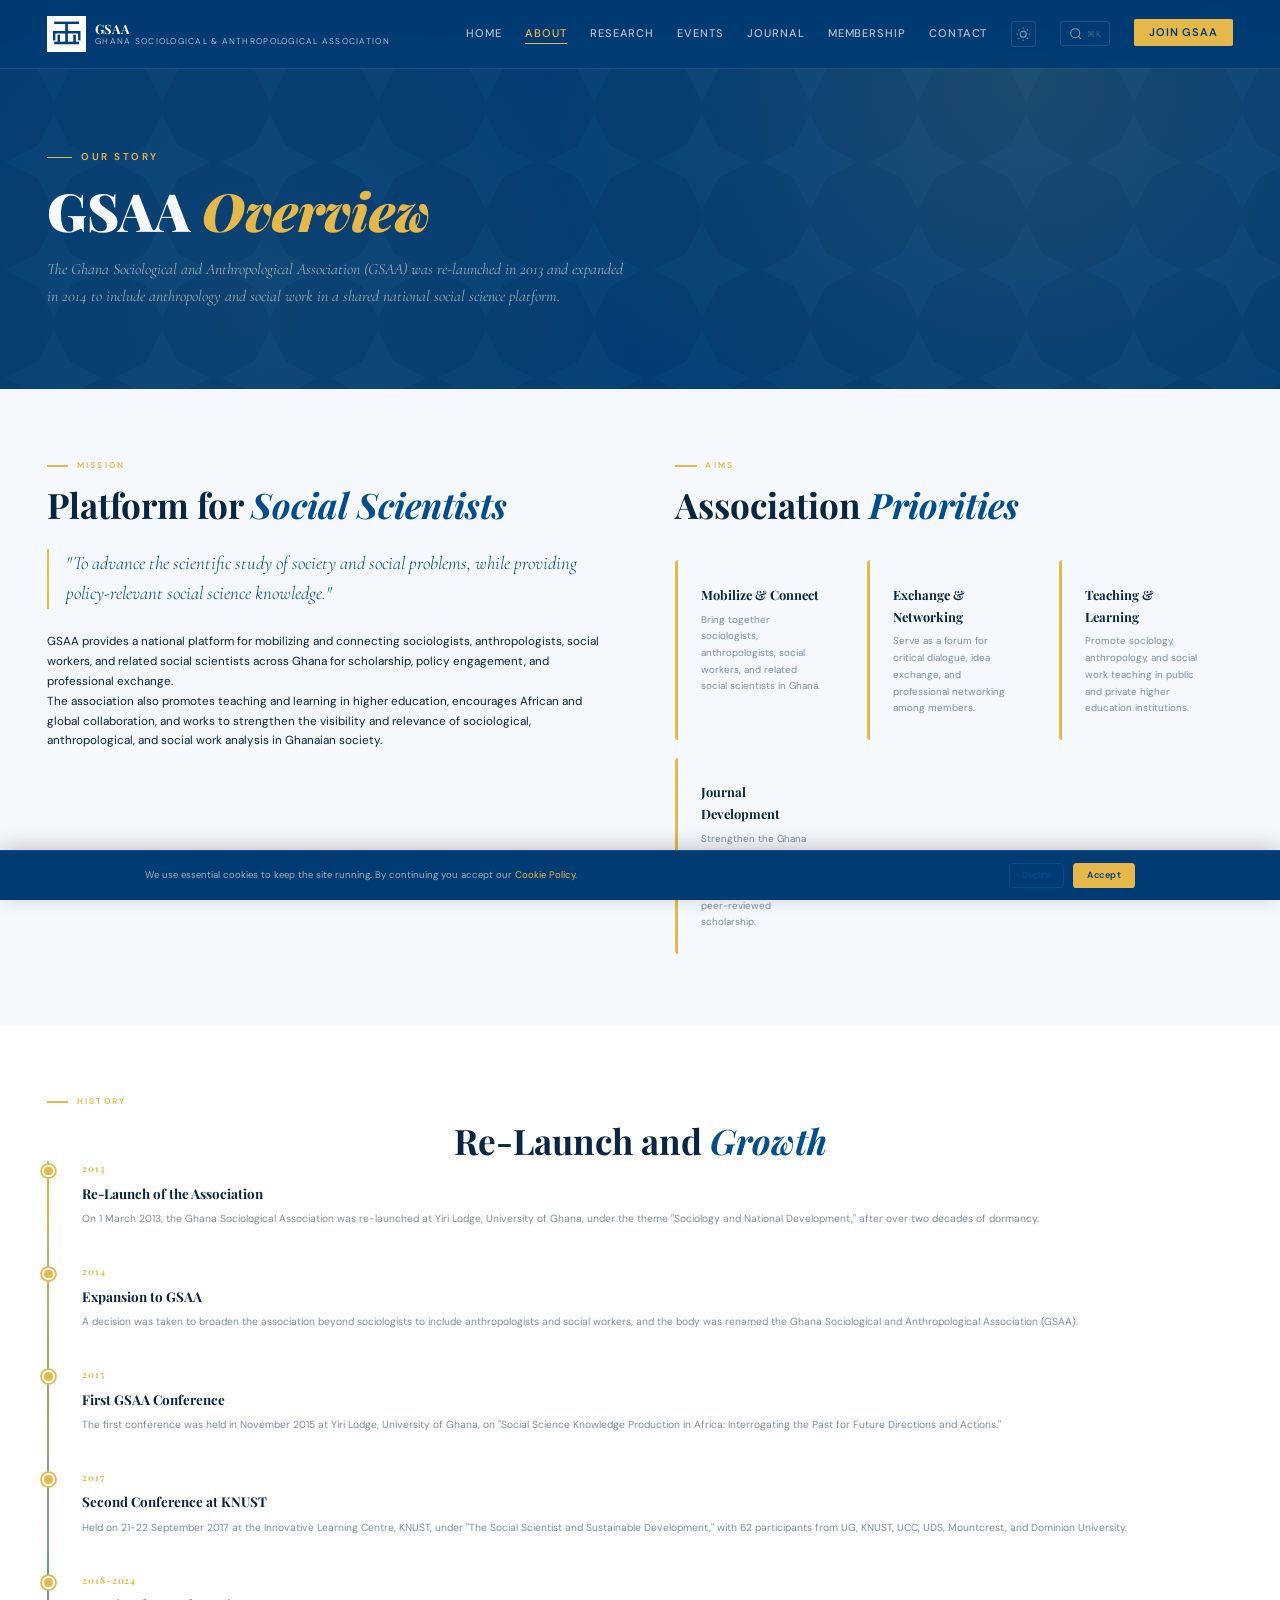
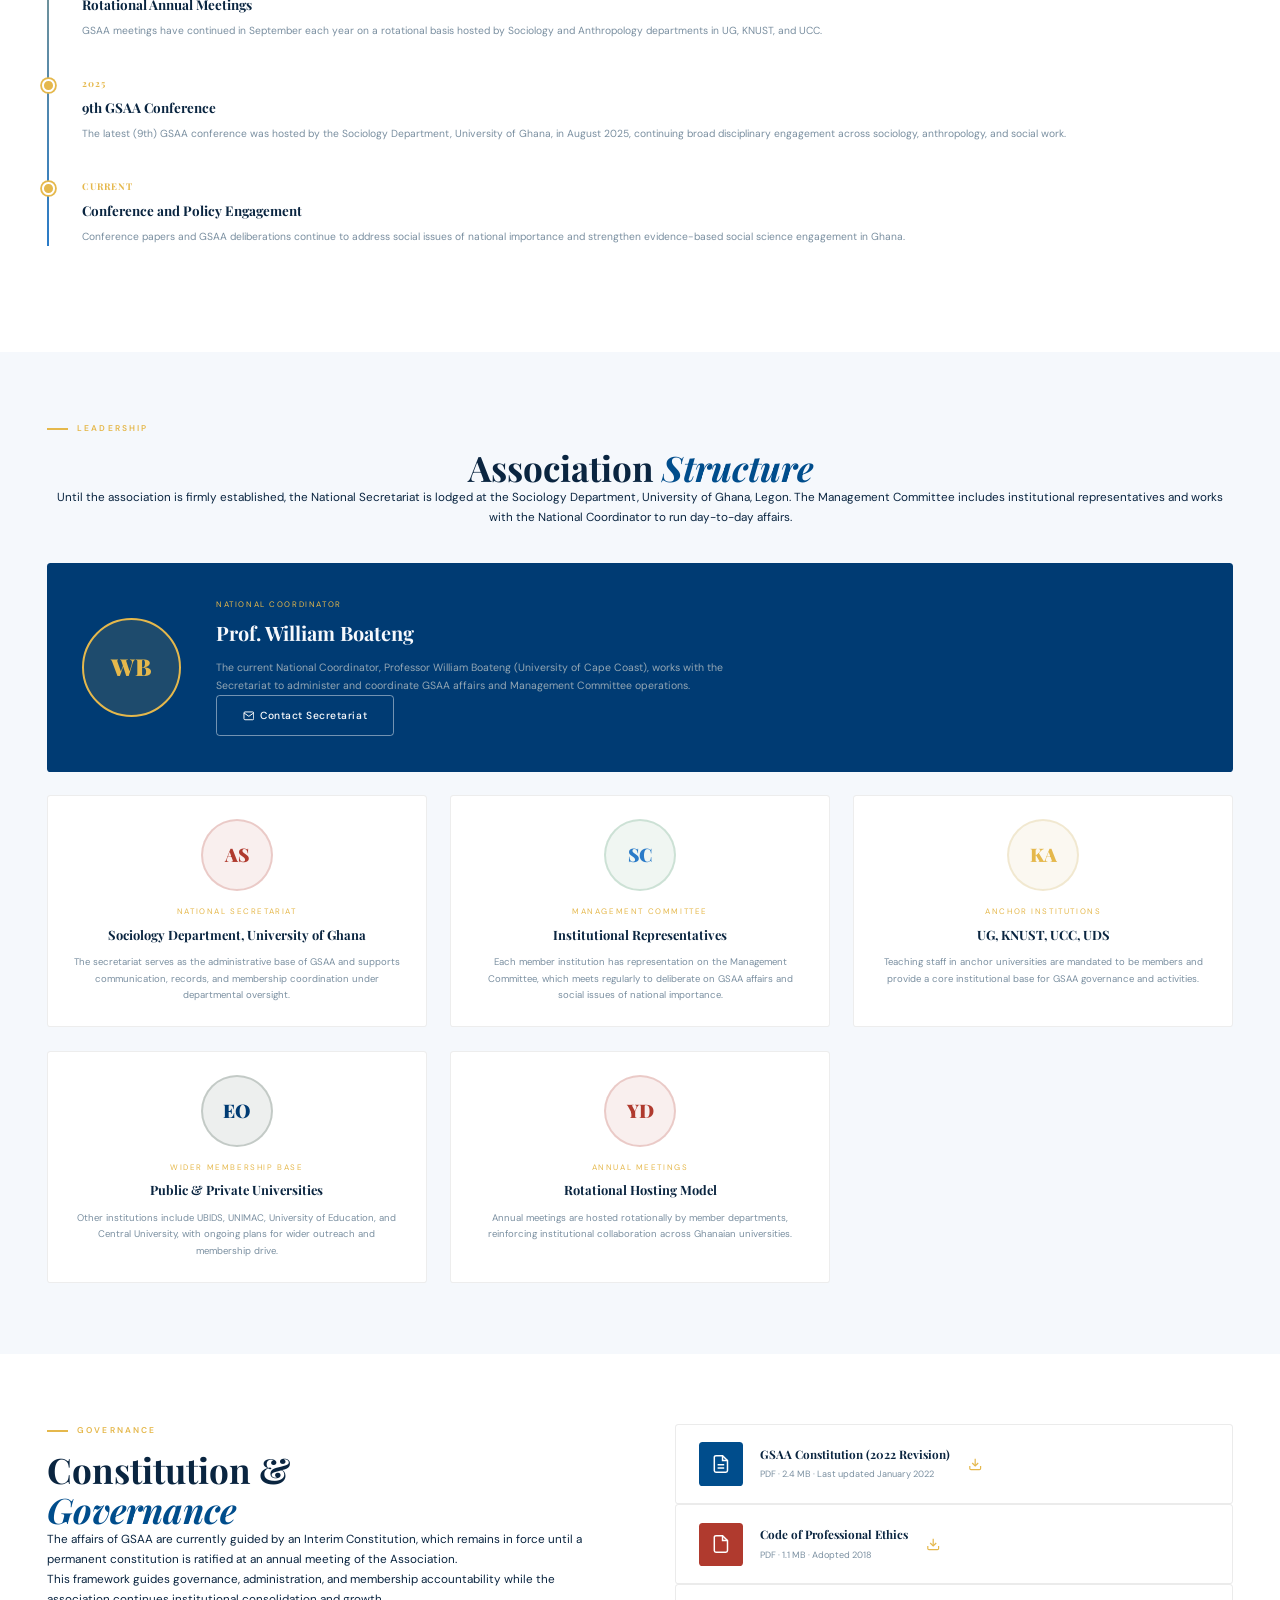
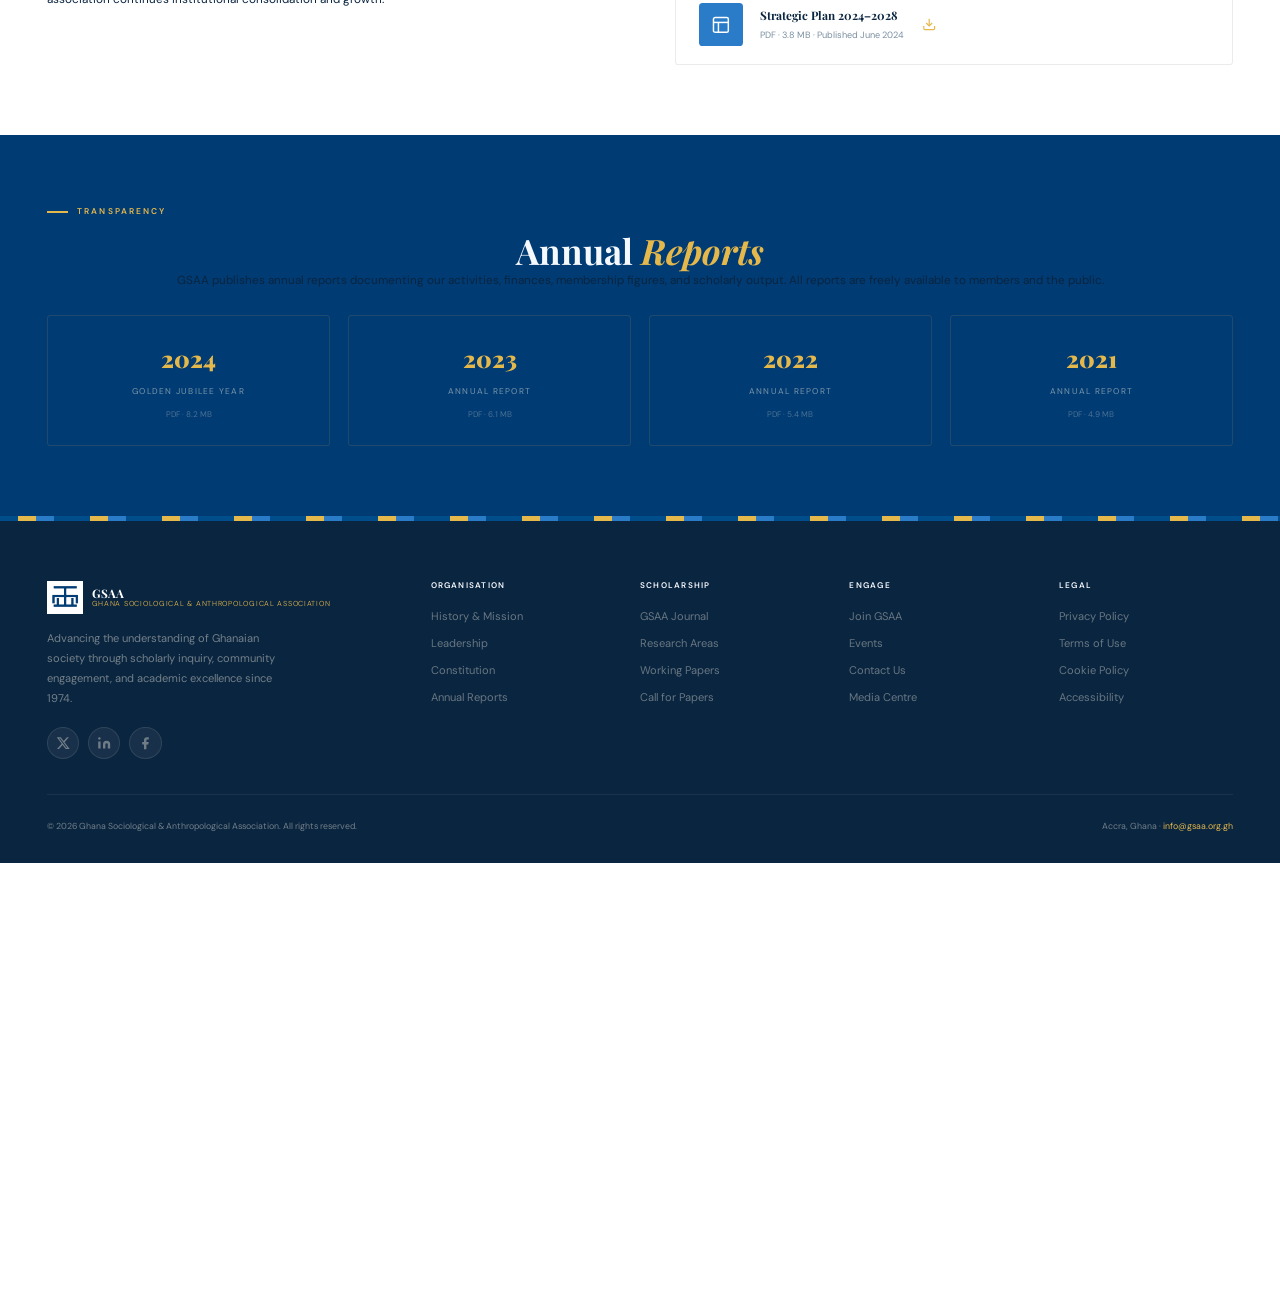
==== about.html @ 0ce9fc1e "Launch GSAA website with navy branding, hero image, and GitHub Pages deploy. Includes static site pa" ====
<!DOCTYPE html>
<html lang="en">
<head>
<meta charset="UTF-8">
<meta name="viewport" content="width=device-width, initial-scale=1.0">
<title>About — GSAA | Ghana Sociological & Anthropological Association</title>
<meta name="description" content="Learn about the relaunch, aims, structure, and constitution of the Ghana Sociological and Anthropological Association (GSAA).">
<meta property="og:title" content="About GSAA — Ghana Sociological & Anthropological Association">
<meta property="og:description" content="Advancing Ghanaian social science since 1974.">
<meta property="og:type" content="website">
<link rel="canonical" href="https://gsaa.org.gh/about.html">
<link href="https://fonts.googleapis.com/css2?family=Playfair+Display:ital,wght@0,400;0,700;0,900;1,400;1,700&family=DM+Sans:wght@300;400;500;600&family=Cormorant+Garamond:ital,wght@0,300;0,600;1,300;1,600&display=swap" rel="stylesheet">
<link rel="stylesheet" href="css/base.css">
<link rel="stylesheet" href="css/nav-footer.css">
<style>
/* ── TIMELINE ── */
.timeline { position: relative; padding-left: 3rem; }
.timeline::before {
  content: ''; position: absolute; left: 0; top: 0; bottom: 0;
  width: 2px; background: linear-gradient(180deg, var(--gold), var(--green-accent));
}
.timeline-item { position: relative; margin-bottom: 3rem; }
.timeline-dot {
  position: absolute; left: -3.4rem; top: 0.3rem;
  width: 14px; height: 14px; border-radius: 50%;
  background: var(--gold); border: 3px solid var(--white);
  box-shadow: 0 0 0 2px var(--gold);
}
.timeline-year {
  font-family: 'Playfair Display', serif; font-size: 0.8rem;
  font-weight: 700; color: var(--gold); letter-spacing: 0.1em;
  text-transform: uppercase; margin-bottom: 0.4rem;
}
.timeline-title {
  font-family: 'Playfair Display', serif; font-size: 1.15rem; font-weight: 700;
  color: var(--text-dark); margin-bottom: 0.5rem;
}
.timeline-text { font-size: 0.88rem; line-height: 1.8; color: var(--text-light); }

/* ── LEADERSHIP ── */
.leaders-grid {
  display: grid; grid-template-columns: repeat(3, 1fr); gap: 2rem; margin-top: 3rem;
}
.leader-card {
  background: var(--white); border-radius: 4px;
  padding: 2rem; border: 1px solid rgba(0,0,0,0.07);
  transition: all 0.3s; text-align: center;
}
.leader-card:hover { transform: translateY(-6px); box-shadow: var(--shadow-lg); }
.leader-card.president {
  background: var(--green-deep); border: none;
  grid-column: 1 / -1; display: flex; align-items: center;
  gap: 3rem; text-align: left; padding: 3rem;
}
.leader-avatar {
  width: 80px; height: 80px; border-radius: 50%;
  display: flex; align-items: center; justify-content: center;
  font-family: 'Playfair Display', serif; font-size: 1.6rem; font-weight: 900;
  background: var(--green-mid); color: var(--gold);
  border: 3px solid rgba(201,168,76,0.3);
  margin: 0 auto 1.2rem; flex-shrink: 0;
  overflow: hidden;
}
.leader-avatar img { width: 100%; height: 100%; object-fit: cover; border-radius: 50%; }
.president .leader-avatar {
  width: 110px; height: 110px; font-size: 2rem;
  background: rgba(201,168,76,0.15); border-color: var(--gold); margin: 0;
}
.leader-role {
  font-size: 0.68rem; letter-spacing: 0.2em; text-transform: uppercase; color: var(--gold); margin-bottom: 0.4rem;
}
.leader-name {
  font-family: 'Playfair Display', serif; font-size: 1.1rem; font-weight: 700;
  color: var(--text-dark); margin-bottom: 0.75rem;
}
.president .leader-name { font-size: 1.7rem; color: var(--cream); }
.leader-bio { font-size: 0.82rem; line-height: 1.7; color: var(--text-light); }
.president .leader-bio { color: rgba(245,239,224,0.6); font-size: 0.9rem; max-width: 600px; }
.president-info { flex: 1; }

/* ── CONSTITUTION ── */
.doc-card {
  display: flex; align-items: center; gap: 1.5rem;
  padding: 1.5rem 2rem; background: var(--white);
  border: 1px solid rgba(0,0,0,0.08); border-radius: 4px;
  transition: all 0.3s; cursor: pointer; text-decoration: none;
  color: inherit;
}
.doc-card:hover { transform: translateX(6px); border-color: var(--gold); box-shadow: var(--shadow-md); }
.doc-icon {
  width: 48px; height: 48px; background: var(--green-mid); border-radius: 4px;
  display: flex; align-items: center; justify-content: center; flex-shrink: 0;
}
.doc-title { font-family: 'Playfair Display', serif; font-size: 1rem; font-weight: 700; color: var(--text-dark); margin-bottom: 0.2rem; }
.doc-meta { font-size: 0.78rem; color: var(--text-light); }

/* ── REPORTS ── */
.reports-grid { display: grid; grid-template-columns: repeat(4, 1fr); gap: 1.5rem; margin-top: 2rem; }
.report-card {
  background: var(--green-deep); border-radius: 4px;
  padding: 2rem; border: 1px solid rgba(201,168,76,0.15);
  text-align: center; cursor: pointer; transition: all 0.3s;
  text-decoration: none; display: block;
}
.report-card:hover { transform: translateY(-4px); border-color: rgba(201,168,76,0.4); }
.report-year {
  font-family: 'Playfair Display', serif; font-size: 2rem; font-weight: 900;
  color: var(--gold); margin-bottom: 0.5rem;
}
.report-label { font-size: 0.72rem; letter-spacing: 0.15em; text-transform: uppercase; color: rgba(245,239,224,0.5); }
.report-size { font-size: 0.7rem; color: rgba(245,239,224,0.3); margin-top: 0.75rem; }

/* ── VALUES ── */
.values-grid { display: grid; grid-template-columns: repeat(3, 1fr); gap: 1.5rem; margin-top: 3rem; }
.value-card {
  padding: 2rem; background: var(--cream);
  border-radius: 4px; border-left: 4px solid var(--gold);
  transition: all 0.3s;
}
.value-card:hover { transform: translateX(4px); box-shadow: var(--shadow-md); }
.value-num {
  font-family: 'Playfair Display', serif; font-size: 2.5rem; font-weight: 900;
  color: rgba(44,95,63,0.1); line-height: 1; margin-bottom: 0.75rem;
}
.value-title { font-family: 'Playfair Display', serif; font-size: 1.1rem; font-weight: 700; color: var(--text-dark); margin-bottom: 0.5rem; }
.value-text { font-size: 0.84rem; line-height: 1.7; color: var(--text-light); }

/* ── TWO COL LAYOUT ── */
.two-col { display: grid; grid-template-columns: 1fr 1fr; gap: 6rem; align-items: start; }
.mission-quote {
  font-family: 'Cormorant Garamond', serif; font-size: 1.6rem; font-style: italic;
  font-weight: 300; color: var(--green-mid); line-height: 1.6;
  border-left: 3px solid var(--gold); padding-left: 1.5rem; margin: 2rem 0;
}

#mission {
  background: var(--cream);
}
#leadership { background: var(--cream); }
#reports { background: var(--green-deep); }
#reports .timeline-section-label { color: var(--gold); }
#reports .section-title { color: var(--cream); }
#reports .section-title em { color: var(--gold); }
.values-section-title { margin-bottom: 1.5rem; }
.leader-avatar--red { background: rgba(176,58,46,0.08); color: var(--red-kente); border-color: rgba(176,58,46,0.2); }
.leader-avatar--green { background: rgba(61,139,94,0.08); color: var(--green-accent); border-color: rgba(61,139,94,0.2); }
.leader-avatar--gold { background: rgba(201,168,76,0.08); color: var(--gold); border-color: rgba(201,168,76,0.2); }
.leader-avatar--deep { background: rgba(26,58,42,0.08); color: var(--green-deep); border-color: rgba(26,58,42,0.2); }
.doc-icon--red { background: var(--red-kente); }
.doc-icon--green { background: var(--green-accent); }

@media (max-width: 900px) {
  .two-col { grid-template-columns: 1fr; gap: 3rem; }
  .leaders-grid { grid-template-columns: 1fr; }
  .leader-card.president { flex-direction: column; text-align: center; }
  .reports-grid { grid-template-columns: repeat(2, 1fr); }
  .values-grid { grid-template-columns: 1fr 1fr; }
}
@media (max-width: 560px) {
  .reports-grid { grid-template-columns: 1fr 1fr; }
  .values-grid { grid-template-columns: 1fr; }
}
</style>
</head>
<body>
<!-- Components injected by JS -->

<!-- PAGE HERO -->
<section class="page-hero">
  <div class="page-hero-inner">
    <nav class="breadcrumb" aria-label="Breadcrumb">
      <a href="index.html">Home</a>
      <svg width="12" height="12" viewBox="0 0 24 24" fill="none" stroke="currentColor" stroke-width="2"><polyline points="9 18 15 12 9 6"/></svg>
      <span>About</span>
    </nav>
    <div class="page-hero-label">Our Story</div>
    <h1>GSAA <em>Overview</em></h1>
    <p>The Ghana Sociological and Anthropological Association (GSAA) was re-launched in 2013 and expanded in 2014 to include anthropology and social work in a shared national social science platform.</p>
  </div>
</section>

<!-- MISSION & VISION -->
<section id="mission">
  <div class="two-col reveal">
    <div>
      <div class="section-label">Mission</div>
      <h2 class="section-title">Platform for <em>Social Scientists</em></h2>
      <blockquote class="mission-quote">"To advance the scientific study of society and social problems, while providing policy-relevant social science knowledge."</blockquote>
      <p class="mission-text">GSAA provides a national platform for mobilizing and connecting sociologists, anthropologists, social workers, and related social scientists across Ghana for scholarship, policy engagement, and professional exchange.</p>
      <p class="mission-text-last">The association also promotes teaching and learning in higher education, encourages African and global collaboration, and works to strengthen the visibility and relevance of sociological, anthropological, and social work analysis in Ghanaian society.</p>
    </div>
    <div>
      <div class="section-label">Aims</div>
      <h2 class="section-title values-section-title">Association <em>Priorities</em></h2>
      <div class="values-grid values-single">
        <div class="value-card reveal reveal-delay-1">
          <div class="value-title">Mobilize & Connect</div>
          <div class="value-text">Bring together sociologists, anthropologists, social workers, and related social scientists in Ghana.</div>
        </div>
        <div class="value-card reveal reveal-delay-2">
          <div class="value-title">Exchange & Networking</div>
          <div class="value-text">Serve as a forum for critical dialogue, idea exchange, and professional networking among members.</div>
        </div>
        <div class="value-card reveal reveal-delay-3">
          <div class="value-title">Teaching & Learning</div>
          <div class="value-text">Promote sociology, anthropology, and social work teaching in public and private higher education institutions.</div>
        </div>
        <div class="value-card reveal">
          <div class="value-title">Journal Development</div>
          <div class="value-text">Strengthen the Ghana Journal of Sociology and Anthropology as a mouthpiece for quality peer-reviewed scholarship.</div>
        </div>
      </div>
    </div>
  </div>
</section>

<!-- HISTORY TIMELINE -->
<section id="history">
  <div class="reveal timeline-heading">
    <div class="section-label timeline-section-label">History</div>
    <h2 class="section-title text-center">Re-Launch and <em>Growth</em></h2>
  </div>
  <div class="timeline timeline-container">
    <div class="timeline-item reveal">
      <div class="timeline-dot"></div>
      <div class="timeline-year">2013</div>
      <div class="timeline-title">Re-Launch of the Association</div>
      <div class="timeline-text">On 1 March 2013, the Ghana Sociological Association was re-launched at Yiri Lodge, University of Ghana, under the theme "Sociology and National Development," after over two decades of dormancy.</div>
    </div>
    <div class="timeline-item reveal reveal-delay-1">
      <div class="timeline-dot"></div>
      <div class="timeline-year">2014</div>
      <div class="timeline-title">Expansion to GSAA</div>
      <div class="timeline-text">A decision was taken to broaden the association beyond sociologists to include anthropologists and social workers, and the body was renamed the Ghana Sociological and Anthropological Association (GSAA).</div>
    </div>
    <div class="timeline-item reveal reveal-delay-2">
      <div class="timeline-dot"></div>
      <div class="timeline-year">2015</div>
      <div class="timeline-title">First GSAA Conference</div>
      <div class="timeline-text">The first conference was held in November 2015 at Yiri Lodge, University of Ghana, on "Social Science Knowledge Production in Africa: Interrogating the Past for Future Directions and Actions."</div>
    </div>
    <div class="timeline-item reveal">
      <div class="timeline-dot"></div>
      <div class="timeline-year">2017</div>
      <div class="timeline-title">Second Conference at KNUST</div>
      <div class="timeline-text">Held on 21-22 September 2017 at the Innovative Learning Centre, KNUST, under "The Social Scientist and Sustainable Development," with 62 participants from UG, KNUST, UCC, UDS, Mountcrest, and Dominion University.</div>
    </div>
    <div class="timeline-item reveal reveal-delay-1">
      <div class="timeline-dot"></div>
      <div class="timeline-year">2018-2024</div>
      <div class="timeline-title">Rotational Annual Meetings</div>
      <div class="timeline-text">GSAA meetings have continued in September each year on a rotational basis hosted by Sociology and Anthropology departments in UG, KNUST, and UCC.</div>
    </div>
    <div class="timeline-item reveal reveal-delay-2">
      <div class="timeline-dot"></div>
      <div class="timeline-year">2025</div>
      <div class="timeline-title">9th GSAA Conference</div>
      <div class="timeline-text">The latest (9th) GSAA conference was hosted by the Sociology Department, University of Ghana, in August 2025, continuing broad disciplinary engagement across sociology, anthropology, and social work.</div>
    </div>
    <div class="timeline-item reveal">
      <div class="timeline-dot timeline-dot-highlight"></div>
      <div class="timeline-year timeline-year-highlight">Current</div>
      <div class="timeline-title">Conference and Policy Engagement</div>
      <div class="timeline-text">Conference papers and GSAA deliberations continue to address social issues of national importance and strengthen evidence-based social science engagement in Ghana.</div>
    </div>
  </div>
</section>

<!-- LEADERSHIP -->
<section id="leadership">
  <div class="reveal text-center history-heading">
    <div class="section-label timeline-section-label">Leadership</div>
    <h2 class="section-title">Association <em>Structure</em></h2>
    <p class="leadership-intro">Until the association is firmly established, the National Secretariat is lodged at the Sociology Department, University of Ghana, Legon. The Management Committee includes institutional representatives and works with the National Coordinator to run day-to-day affairs.</p>
  </div>
  <div class="leaders-grid">
    <div class="leader-card president reveal">
      <div class="leader-avatar president" id="presAvatar">WB</div>
      <div class="president-info">
        <div class="leader-role">National Coordinator</div>
        <div class="leader-name">Prof. William Boateng</div>
        <p class="leader-bio">The current National Coordinator, Professor William Boateng (University of Cape Coast), works with the Secretariat to administer and coordinate GSAA affairs and Management Committee operations.</p>
        <div class="pres-btn-container">
          <a href="contact.html" class="btn-outline pres-email-btn">
            <svg width="13" height="13" viewBox="0 0 24 24" fill="none" stroke="currentColor" stroke-width="2"><path d="M4 4h16c1.1 0 2 .9 2 2v12c0 1.1-.9 2-2 2H4c-1.1 0-2-.9-2-2V6c0-1.1.9-2 2-2z"/><polyline points="22,6 12,13 2,6"/></svg>
            Contact Secretariat
          </a>
        </div>
      </div>
    </div>
    <div class="leader-card reveal reveal-delay-1">
      <div class="leader-avatar leader-avatar--red" id="avatar2">AS</div>
      <div class="leader-role">National Secretariat</div>
      <div class="leader-name">Sociology Department, University of Ghana</div>
      <p class="leader-bio">The secretariat serves as the administrative base of GSAA and supports communication, records, and membership coordination under departmental oversight.</p>
    </div>
    <div class="leader-card reveal reveal-delay-2">
      <div class="leader-avatar leader-avatar--green" id="avatar3">SC</div>
      <div class="leader-role">Management Committee</div>
      <div class="leader-name">Institutional Representatives</div>
      <p class="leader-bio">Each member institution has representation on the Management Committee, which meets regularly to deliberate on GSAA affairs and social issues of national importance.</p>
    </div>
    <div class="leader-card reveal reveal-delay-3">
      <div class="leader-avatar leader-avatar--gold" id="avatar4">KA</div>
      <div class="leader-role">Anchor Institutions</div>
      <div class="leader-name">UG, KNUST, UCC, UDS</div>
      <p class="leader-bio">Teaching staff in anchor universities are mandated to be members and provide a core institutional base for GSAA governance and activities.</p>
    </div>
    <div class="leader-card reveal">
      <div class="leader-avatar leader-avatar--deep">EO</div>
      <div class="leader-role">Wider Membership Base</div>
      <div class="leader-name">Public & Private Universities</div>
      <p class="leader-bio">Other institutions include UBIDS, UNIMAC, University of Education, and Central University, with ongoing plans for wider outreach and membership drive.</p>
    </div>
    <div class="leader-card reveal reveal-delay-1">
      <div class="leader-avatar leader-avatar--red">YD</div>
      <div class="leader-role">Annual Meetings</div>
      <div class="leader-name">Rotational Hosting Model</div>
      <p class="leader-bio">Annual meetings are hosted rotationally by member departments, reinforcing institutional collaboration across Ghanaian universities.</p>
    </div>
  </div>
</section>

<!-- CONSTITUTION -->
<section id="constitution">
  <div class="two-col reveal">
    <div>
      <div class="section-label">Governance</div>
      <h2 class="section-title">Constitution &<br><em>Governance</em></h2>
      <p class="constitution-text">The affairs of GSAA are currently guided by an Interim Constitution, which remains in force until a permanent constitution is ratified at an annual meeting of the Association.</p>
      <p class="constitution-text-last">This framework guides governance, administration, and membership accountability while the association continues institutional consolidation and growth.</p>
    </div>
    <div class="doc-card-col">
      <a href="#" class="doc-card reveal reveal-delay-1" onclick="GSAA.showToast('Document will be available for download shortly.'); return false;">
        <div class="doc-icon"><svg width="22" height="22" viewBox="0 0 24 24" fill="none" stroke="white" stroke-width="1.8"><path d="M14 2H6a2 2 0 0 0-2 2v16a2 2 0 0 0 2 2h12a2 2 0 0 0 2-2V8z"/><polyline points="14 2 14 8 20 8"/><line x1="16" y1="13" x2="8" y2="13"/><line x1="16" y1="17" x2="8" y2="17"/></svg></div>
        <div>
          <div class="doc-title">GSAA Constitution (2022 Revision)</div>
          <div class="doc-meta">PDF · 2.4 MB · Last updated January 2022</div>
        </div>
        <svg width="16" height="16" viewBox="0 0 24 24" fill="none" stroke="var(--gold)" stroke-width="2"><path d="M21 15v4a2 2 0 0 1-2 2H5a2 2 0 0 1-2-2v-4"/><polyline points="7 10 12 15 17 10"/><line x1="12" y1="15" x2="12" y2="3"/></svg>
      </a>
      <a href="#" class="doc-card reveal reveal-delay-2" onclick="GSAA.showToast('Document will be available for download shortly.'); return false;">
        <div class="doc-icon doc-icon--red"><svg width="22" height="22" viewBox="0 0 24 24" fill="none" stroke="white" stroke-width="1.8"><path d="M14 2H6a2 2 0 0 0-2 2v16a2 2 0 0 0 2 2h12a2 2 0 0 0 2-2V8z"/><polyline points="14 2 14 8 20 8"/></svg></div>
        <div>
          <div class="doc-title">Code of Professional Ethics</div>
          <div class="doc-meta">PDF · 1.1 MB · Adopted 2018</div>
        </div>
        <svg width="16" height="16" viewBox="0 0 24 24" fill="none" stroke="var(--gold)" stroke-width="2"><path d="M21 15v4a2 2 0 0 1-2 2H5a2 2 0 0 1-2-2v-4"/><polyline points="7 10 12 15 17 10"/><line x1="12" y1="15" x2="12" y2="3"/></svg>
      </a>
      <a href="#" class="doc-card reveal reveal-delay-3" onclick="GSAA.showToast('Document will be available for download shortly.'); return false;">
        <div class="doc-icon doc-icon--green"><svg width="22" height="22" viewBox="0 0 24 24" fill="none" stroke="white" stroke-width="1.8"><rect x="3" y="3" width="18" height="18" rx="2" ry="2"/><line x1="3" y1="9" x2="21" y2="9"/><line x1="9" y1="21" x2="9" y2="9"/></svg></div>
        <div>
          <div class="doc-title">Strategic Plan 2024–2028</div>
          <div class="doc-meta">PDF · 3.8 MB · Published June 2024</div>
        </div>
        <svg width="16" height="16" viewBox="0 0 24 24" fill="none" stroke="var(--gold)" stroke-width="2"><path d="M21 15v4a2 2 0 0 1-2 2H5a2 2 0 0 1-2-2v-4"/><polyline points="7 10 12 15 17 10"/><line x1="12" y1="15" x2="12" y2="3"/></svg>
      </a>
    </div>
  </div>
</section>

<!-- ANNUAL REPORTS -->
<section id="reports">
  <div class="reveal text-center history-heading">
    <div class="section-label timeline-section-label">Transparency</div>
    <h2 class="section-title">Annual <em>Reports</em></h2>
    <p class="reports-section-text">GSAA publishes annual reports documenting our activities, finances, membership figures, and scholarly output. All reports are freely available to members and the public.</p>
  </div>
  <div class="reports-grid">
    <a href="#" class="report-card reveal" onclick="GSAA.showToast('Report download coming soon.'); return false;">
      <div class="report-year">2024</div>
      <div class="report-label">Golden Jubilee Year</div>
      <div class="report-size">PDF · 8.2 MB</div>
    </a>
    <a href="#" class="report-card reveal reveal-delay-1" onclick="GSAA.showToast('Report download coming soon.'); return false;">
      <div class="report-year">2023</div>
      <div class="report-label">Annual Report</div>
      <div class="report-size">PDF · 6.1 MB</div>
    </a>
    <a href="#" class="report-card reveal reveal-delay-2" onclick="GSAA.showToast('Report download coming soon.'); return false;">
      <div class="report-year">2022</div>
      <div class="report-label">Annual Report</div>
      <div class="report-size">PDF · 5.4 MB</div>
    </a>
    <a href="#" class="report-card reveal reveal-delay-3" onclick="GSAA.showToast('Report download coming soon.'); return false;">
      <div class="report-year">2021</div>
      <div class="report-label">Annual Report</div>
      <div class="report-size">PDF · 4.9 MB</div>
    </a>
  </div>
</section>

<script src="js/components.js"></script>
<script>GSAA.init({ page: 'about.html' });</script>
</body>
</html>
---- css/base.css ----
/* ══════════════════════════════════════════
   GSAA — Base Styles & Design Tokens
   Ghana Sociological & Anthropological Association
══════════════════════════════════════════ */

@import url('https://fonts.googleapis.com/css2?family=Playfair+Display:ital,wght@0,400;0,700;0,900;1,400;1,700&family=DM+Sans:wght@300;400;500;600&family=Cormorant+Garamond:ital,wght@0,300;0,600;1,300;1,600&display=swap');

:root {
  --gold: #E5B84C;
  --gold-light: #F0D078;
  --gold-pale: rgba(229,184,76,0.15);
  --green-deep: #003B73;
  --green-mid: #004D8C;
  --green-accent: #2A7BC8;
  --red-kente: #B03A2E;
  --cream: #F5F8FC;
  --cream-dark: #E8EEF5;
  --text-dark: #0A2540;
  --text-mid: #3A5068;
  --text-light: #7A8FA0;
  --white: #FFFFFF;
  --shadow-sm: 0 2px 8px rgba(0,0,0,0.06);
  --shadow-md: 0 8px 32px rgba(0,0,0,0.1);
  --shadow-lg: 0 24px 64px rgba(0,0,0,0.15);
  --radius: 4px;
  --transition: 0.3s ease;
}

/* ── DARK THEME ── */
[data-theme="dark"] {
  --green-deep: #001A33;
  --green-mid: #003B73;
  --white: #0D1B2A;
  --cream: #152535;
  --cream-dark: #1E3044;
  --text-dark: #F5F8FC;
  --text-mid: #B8C9D9;
  --text-light: #8899AA;
  --gold-pale: rgba(229,184,76,0.15);
  background-color: var(--green-deep);
}
[data-theme="dark"] .bg-cream { background-color: var(--cream); }
[data-theme="dark"] .info-card, 
[data-theme="dark"] .article-card, 
[data-theme="dark"] .board-card, 
[data-theme="dark"] .method-card, 
[data-theme="dark"] .wp-card {
  background-color: #1A221C;
  border-color: rgba(229,184,76,0.1);
}
[data-theme="dark"] .form-input {
  background-color: #121A15;
  border-color: rgba(229,184,76,0.2);
  color: var(--text-dark);
}
[data-theme="dark"] .form-input::placeholder { color: rgba(245,239,224,0.3); }

*, *::before, *::after { margin: 0; padding: 0; box-sizing: border-box; }
html {
  scroll-behavior: smooth;
  font-size: 13px;
  zoom: 0.9;
}

@supports not (zoom: 0.9) {
  html {
    transform: scale(0.9);
    transform-origin: top center;
    width: 111.111%;
    min-height: 111.111vh;
  }
}

body {
  font-family: 'DM Sans', sans-serif;
  background: var(--white);
  color: var(--text-dark);
  overflow-x: hidden;
  line-height: 1.7;
}

/* ── KENTE BAR ── */
.kente-bar {
  height: 6px;
  background: repeating-linear-gradient(90deg,
    var(--green-mid) 0px, var(--green-mid) 20px,
    var(--gold) 20px, var(--gold) 40px,
    var(--green-accent) 40px, var(--green-accent) 60px,
    var(--green-mid) 60px, var(--green-mid) 80px
  );
  border-radius: 2px;
}

/* ── SCROLL PROGRESS ── */
.scroll-progress {
  position: fixed; top: 0; left: 0; z-index: 200;
  height: 3px; width: 0%;
  background: linear-gradient(90deg, var(--gold), var(--gold-light));
  transition: width 0.1s linear;
  pointer-events: none;
}

/* ── BUTTONS ── */
.btn-primary {
  padding: 0.95rem 2.2rem;
  background: var(--gold);
  color: var(--green-deep);
  font-weight: 600; font-size: 0.88rem;
  letter-spacing: 0.05em;
  border: none; border-radius: var(--radius);
  cursor: pointer; text-decoration: none;
  display: inline-flex; align-items: center; gap: 0.5rem;
  transition: all var(--transition);
  font-family: 'DM Sans', sans-serif;
}
.btn-primary:hover {
  background: var(--gold-light);
  transform: translateY(-2px);
  box-shadow: 0 8px 24px rgba(229,184,76,0.35);
}

.btn-outline {
  padding: 0.95rem 2.2rem;
  background: transparent; color: var(--white);
  font-weight: 500; font-size: 0.88rem;
  letter-spacing: 0.05em;
  border: 1px solid rgba(255,255,255,0.45);
  border-radius: var(--radius);
  cursor: pointer; text-decoration: none;
  display: inline-flex; align-items: center; gap: 0.5rem;
  transition: all var(--transition);
  font-family: 'DM Sans', sans-serif;
}
.btn-outline:hover { border-color: var(--gold); color: var(--gold); transform: translateY(-2px); }

.btn-outline--on-dark:hover { border-color: var(--white); color: var(--white); }

.btn-ghost {
  padding: 0.7rem 1.5rem;
  background: transparent; color: var(--green-mid);
  font-weight: 500; font-size: 0.85rem;
  border: 1px solid var(--green-mid);
  border-radius: var(--radius);
  cursor: pointer; text-decoration: none;
  display: inline-flex; align-items: center; gap: 0.5rem;
  transition: all var(--transition);
  font-family: 'DM Sans', sans-serif;
}
.btn-ghost:hover { background: var(--green-mid); color: var(--white); }

/* ── SECTION LABELS ── */
.section-label {
  font-size: 0.72rem; letter-spacing: 0.25em;
  text-transform: uppercase; color: var(--gold);
  font-weight: 600; margin-bottom: 1rem;
  display: flex; align-items: center; gap: 0.75rem;
}
.section-label::before {
  content: ''; width: 24px; height: 2px; background: var(--gold);
}

.section-title {
  font-family: 'Playfair Display', serif;
  font-size: clamp(2rem, 3.5vw, 3rem);
  font-weight: 700; line-height: 1.15;
  color: var(--text-dark);
}
.section-title em { font-style: italic; color: var(--green-mid); }

/* ── REVEAL ANIMATIONS ── */
.reveal {
  opacity: 0; transform: translateY(30px);
  transition: opacity 0.7s ease, transform 0.7s ease;
}
.reveal.visible { opacity: 1; transform: translateY(0); }
.reveal-delay-1 { transition-delay: 0.1s; }
.reveal-delay-2 { transition-delay: 0.2s; }
.reveal-delay-3 { transition-delay: 0.3s; }

/* ── FORM ELEMENTS ── */
.form-group { display: flex; flex-direction: column; gap: 0.4rem; margin-bottom: 1.2rem; }
.form-row { display: grid; grid-template-columns: 1fr 1fr; gap: 1rem; }
.form-label {
  font-size: 0.75rem; font-weight: 600;
  letter-spacing: 0.05em; text-transform: uppercase; color: var(--text-mid);
}
.form-input {
  padding: 0.8rem 1rem;
  border: 1.5px solid rgba(0,0,0,0.12);
  border-radius: var(--radius);
  font-family: 'DM Sans', sans-serif;
  font-size: 0.9rem; color: var(--text-dark);
  background: var(--white);
  transition: border-color 0.2s, box-shadow 0.2s;
  outline: none;
}
.form-input:focus {
  border-color: var(--green-mid);
  box-shadow: 0 0 0 3px rgba(0,77,140,0.1);
}
.form-input.error { border-color: var(--red-kente); }
.form-select {
  appearance: none;
  background-image: url("data:image/svg+xml,%3Csvg xmlns='http://www.w3.org/2000/svg' width='12' height='12' viewBox='0 0 24 24' fill='none' stroke='%237A8C7F' stroke-width='2'%3E%3Cpolyline points='6 9 12 15 18 9'/%3E%3C/svg%3E");
  background-repeat: no-repeat; background-position: right 1rem center;
}
.form-textarea { resize: vertical; min-height: 110px; }
.form-check {
  display: flex; align-items: flex-start; gap: 0.75rem;
  margin-bottom: 1.2rem;
  font-size: 0.82rem; color: var(--text-mid); line-height: 1.5;
}
.form-check input { margin-top: 2px; accent-color: var(--green-mid); flex-shrink: 0; width: 16px; height: 16px; cursor: pointer; }
.form-error-msg { font-size: 0.72rem; color: var(--red-kente); margin-top: 0.2rem; display: none; }
.form-error-msg.show { display: block; }

/* ── TOAST ── */
.toast {
  position: fixed; bottom: 2rem; left: 50%;
  transform: translateX(-50%) translateY(20px);
  background: var(--text-dark); color: var(--cream);
  padding: 0.85rem 1.8rem; border-radius: var(--radius);
  font-size: 0.85rem; font-weight: 500;
  opacity: 0; pointer-events: none;
  transition: all 0.3s; z-index: 2000;
  border-left: 3px solid var(--gold);
  white-space: nowrap;
}
.toast.show { opacity: 1; transform: translateX(-50%) translateY(0); }

/* ── BACK TO TOP ── */
.back-to-top {
  position: fixed; bottom: 2rem; right: 2rem;
  width: 44px; height: 44px;
  background: var(--green-deep);
  border: 1px solid rgba(229,184,76,0.35);
  border-radius: 50%;
  color: var(--gold); cursor: pointer;
  display: flex; align-items: center; justify-content: center;
  opacity: 0; pointer-events: none;
  transition: all 0.3s; z-index: 500;
  box-shadow: 0 4px 16px rgba(0,0,0,0.2);
}
.back-to-top.visible { opacity: 1; pointer-events: all; }
.back-to-top:hover { background: var(--green-mid); transform: translateY(-3px); }

/* ── PAGE HERO (VECTOR STYLE) ── */
.page-hero {
  min-height: 48vh; padding: 12rem 4rem 6rem;
  background: var(--green-deep);
  position: relative; overflow: hidden;
  display: flex; align-items: center;
}
.page-hero::before {
  content: ''; position: absolute; inset: 0;
  background: 
    radial-gradient(circle at 80% 20%, rgba(229,184,76,0.12) 0%, transparent 45%),
    radial-gradient(circle at 20% 80%, rgba(229,184,76,0.06) 0%, transparent 45%);
  z-index: 1;
}
.page-hero::after {
  content: ''; position: absolute; inset: 0;
  opacity: 0.05; z-index: 1;
  background-image: url("data:image/svg+xml,%3Csvg xmlns='http://www.w3.org/2000/svg' width='80' height='80' viewBox='0 0 100 100'%3E%3Cpath d='M50 5 L65 35 L95 50 L65 65 L50 95 L35 65 L5 50 L35 35 Z' fill='%234A9FD9'/%3E%3C/svg%3E");
  background-size: 120px;
  animation: bgScroll 60s linear infinite;
}
@keyframes bgScroll {
  from { background-position: 0 0; }
  to { background-position: 120px 120px; }
}

.page-hero-inner { position: relative; z-index: 2; max-width: 850px; }
.page-hero-label {
  font-size: 0.85rem; letter-spacing: 0.25em; text-transform: uppercase;
  color: var(--gold); font-weight: 600; margin-bottom: 1.5rem;
  display: flex; align-items: center; gap: 0.8rem;
}
.page-hero-label::before { content: ''; width: 28px; height: 2px; background: var(--gold); }
.page-hero h1 {
  font-family: 'Playfair Display', serif; font-size: clamp(2.8rem, 6vw, 4.5rem);
  font-weight: 900; color: var(--cream); line-height: 1.05; margin-bottom: 1.5rem;
}
.page-hero h1 em { font-style: italic; color: var(--gold); }
.page-hero p {
  font-family: 'Cormorant Garamond', serif; font-size: 1.35rem; font-style: italic;
  line-height: 1.7; color: rgba(245,239,224,0.6);
  max-width: 640px;
}

/* ── BREADCRUMB ── */
.breadcrumb {
  display: flex; align-items: center; gap: 0.8rem;
  margin-bottom: 2.5rem; font-size: 0.85rem;
}
.breadcrumb a { color: var(--gold); text-decoration: none; opacity: 0.6; transition: all 0.2s; }
.breadcrumb a:hover { opacity: 1; text-decoration: underline; }
.breadcrumb span { color: rgba(245,239,224,0.4); font-weight: 500; }
.breadcrumb svg { opacity: 0.3; color: var(--gold); }

/* ── UTILITY ── */
.container { max-width: 1200px; margin: 0 auto; padding: 0 2rem; }
.text-gold { color: var(--gold); }
.text-cream { color: var(--cream); }
.text-center { text-align: center; }
.bg-cream { background: var(--cream); }
.bg-green-deep { background: var(--green-deep); }
.section-intro { max-width: 700px; }
.section-intro--gap { margin-bottom: 4rem; }
.section-intro--gap-sm { margin-bottom: 1rem; }
.section-intro--gap-md { margin-bottom: 3rem; }
.body-text { font-size: 0.95rem; line-height: 1.9; color: var(--text-mid); margin-top: 1.2rem; }
.body-text--mb { margin-bottom: 1rem; }
.body-text--light { font-size: 0.95rem; line-height: 1.8; color: rgba(245,239,224,0.55); margin-top: 1.2rem; }
.btn-sm { font-size: 0.8rem; padding: 0.6rem 1.2rem; }
.btn-xs { font-size: 0.75rem; padding: 0.5rem 1rem; }
.btn-block { width: 100%; justify-content: center; }
.btn-nowrap { white-space: nowrap; }
.pos-relative { position: relative; }
.z-1 { z-index: 1; }
section { padding: 6rem 4rem; }

@media (max-width: 900px) {
  section { padding: 4rem 2rem; }
  .page-hero { padding: 8rem 2rem 4rem; }
  .form-row { grid-template-columns: 1fr; }
}
@media (max-width: 560px) {
  .page-hero h1 { font-size: 2.2rem; }
}
/* ── SCROLL PROGRESS ── */
.scroll-progress-container {
  position: fixed; top: 0; left: 0; width: 100%; height: 3px;
  z-index: 1000; pointer-events: none;
}
.scroll-progress-bar {
  height: 100%; background: var(--gold);
  width: 0%; transition: width 0.1s ease-out;
  box-shadow: 0 0 10px rgba(229,184,76,0.5);
}

/* ── SKELETON LOADING ── */
.skeleton {
  background: linear-gradient(90deg, 
    rgba(245,239,224,0.05) 25%, 
    rgba(245,239,224,0.1) 37%, 
    rgba(245,239,224,0.05) 63%
  );
  background-size: 400% 100%;
  animation: skeleton-loading 1.4s ease infinite;
  border-radius: 4px;
}
@keyframes skeleton-loading {
  0% { background-position: 100% 50%; }
  100% { background-position: 0% 50%; }
}

/* ── ADINKRA FLOATING ANIMATION ── */
@keyframes adinkra-float {
  0%, 100% { transform: translateY(0); }
  50% { transform: translateY(-8px); }
}
.animate-float {
  animation: adinkra-float 4s ease-in-out infinite;
}
---- css/nav-footer.css ----
/* ══════════════════════════════════════════
   GSAA — Navigation, Footer & Layout CSS
══════════════════════════════════════════ */

/* ── NAV ── */
nav {
  position: fixed; top: 0; left: 0; right: 0; z-index: 100;
  display: flex; align-items: center; justify-content: space-between;
  padding: 1.2rem 4rem;
  background: rgba(0,59,115,0.92);
  -webkit-backdrop-filter: blur(12px);
  backdrop-filter: blur(12px);
  border-bottom: 1px solid rgba(255,255,255,0.12);
  animation: slideDown 0.8s ease forwards;
  transition: padding 0.3s, box-shadow 0.3s;
}
nav.nav-scrolled {
  padding: 0.8rem 4rem;
  box-shadow: 0 4px 32px rgba(0,0,0,0.2);
}
@keyframes slideDown {
  from { transform: translateY(-100%); opacity: 0; }
  to   { transform: translateY(0); opacity: 1; }
}

.nav-logo {
  display: flex; align-items: center; gap: 0.75rem; text-decoration: none;
}
.nav-logo-img {
  width: 44px; height: 44px;
  object-fit: contain;
  flex-shrink: 0;
}
.nav-emblem {
  width: 44px; height: 44px; border: 2px solid var(--gold); border-radius: 50%;
  display: flex; align-items: center; justify-content: center;
  font-family: 'Playfair Display', serif; font-size: 1rem; font-weight: 900; color: var(--gold);
  flex-shrink: 0;
}
.nav-wordmark {
  font-family: 'Playfair Display', serif; font-size: 1.1rem; font-weight: 700; color: var(--white); line-height: 1.2;
}
.nav-wordmark span {
  display: block; font-family: 'DM Sans', sans-serif;
  font-size: 0.72rem; font-weight: 300; color: rgba(255,255,255,0.75);
  letter-spacing: 0.15em; text-transform: uppercase;
}

.nav-links {
  display: flex; align-items: center; gap: 2rem; list-style: none;
}
.nav-links a {
  font-size: 0.95rem; font-weight: 500; letter-spacing: 0.08em;
  text-transform: uppercase; color: rgba(253,250,244,0.7); text-decoration: none;
  transition: color 0.3s; position: relative;
}
.nav-links a::after {
  content: ''; position: absolute; bottom: -4px; left: 0; right: 0;
  height: 1px; background: var(--gold); transform: scaleX(0); transition: transform 0.3s;
}
.nav-links a:hover, .nav-links a.nav-active { color: var(--gold); }
.nav-links a.nav-active::after, .nav-links a:hover::after { transform: scaleX(1); }

.nav-cta {
  padding: 0.55rem 1.3rem !important;
  background: var(--gold) !important; color: var(--green-deep) !important;
  border-radius: 2px; font-weight: 600 !important;
  transition: background 0.3s !important;
}
.nav-cta:hover { background: var(--gold-light) !important; }
.nav-cta::after { display: none !important; }

.nav-search-btn {
  background: none; border: 1px solid rgba(245,239,224,0.12);
  border-radius: 3px; padding: 0.4rem 0.7rem;
  cursor: pointer; color: rgba(245,239,224,0.5);
  display: flex; align-items: center; gap: 0.4rem;
  font-size: 0.82rem; letter-spacing: 0.05em;
  transition: all 0.2s; font-family: 'DM Sans', sans-serif;
}
.nav-search-btn:hover { color: var(--gold); border-color: rgba(229,184,76,0.45); }
.nav-theme-btn {
  background: none; border: 1px solid rgba(245,239,224,0.12);
  border-radius: 3px; padding: 0.4rem;
  cursor: pointer; color: rgba(245,239,224,0.5);
  display: flex; align-items: center; justify-content: center;
  transition: all 0.2s;
}
.nav-theme-btn:hover { color: var(--gold); border-color: rgba(229,184,76,0.45); }
.search-shortcut { font-size: 0.68rem; opacity: 0.5; }

/* ── MOBILE NAV ── */
.mobile-menu-btn {
  display: none; flex-direction: column; gap: 5px;
  background: none; border: none; cursor: pointer; padding: 4px; z-index: 200;
}
.mobile-menu-btn span {
  display: block; width: 24px; height: 2px;
  background: var(--cream); border-radius: 2px; transition: all 0.3s;
}
.mobile-menu-btn.open span:nth-child(1) { transform: translateY(7px) rotate(45deg); }
.mobile-menu-btn.open span:nth-child(2) { opacity: 0; }
.mobile-menu-btn.open span:nth-child(3) { transform: translateY(-7px) rotate(-45deg); }

.mobile-nav {
  position: fixed; inset: 0; z-index: 150;
  background: var(--green-deep);
  display: flex; flex-direction: column; align-items: center; justify-content: center;
  transform: translateX(100%); transition: transform 0.4s cubic-bezier(0.4,0,0.2,1);
}
.mobile-nav.open { transform: translateX(0); }
.mobile-nav-close {
  position: absolute; top: 1.5rem; right: 2rem;
  background: none; border: none; cursor: pointer;
  font-size: 2rem; color: var(--cream); line-height: 1;
}
.mobile-nav-links { list-style: none; text-align: center; }
.mobile-nav-link {
  display: block; padding: 0.9rem 0;
  font-family: 'Playfair Display', serif; font-size: 1.8rem; font-weight: 700;
  color: var(--cream); text-decoration: none; transition: color 0.2s, transform 0.4s;
  opacity: 0; transform: translateY(20px);
}
.mobile-nav.open .mobile-nav-link { 
  opacity: 1; transform: translateY(0); 
}
.mobile-nav-link:nth-child(1) { transition-delay: 0.1s; }
.mobile-nav-link:nth-child(2) { transition-delay: 0.15s; }
.mobile-nav-link:nth-child(3) { transition-delay: 0.2s; }
.mobile-nav-link:nth-child(4) { transition-delay: 0.25s; }
.mobile-nav-link:nth-child(5) { transition-delay: 0.3s; }
.mobile-nav-link:nth-child(6) { transition-delay: 0.35s; }
.mobile-nav-link:nth-child(7) { transition-delay: 0.4s; }

.mobile-nav-link:hover { color: var(--gold); }
.mobile-nav-cta {
  margin-top: 1rem; padding: 0.7rem 2.5rem !important;
  background: var(--gold); color: var(--green-deep) !important;
  border-radius: 2px; font-size: 1.2rem !important; display: inline-block !important;
}

/* ── FOOTER ── */
.kente-footer {
  height: 5px;
  background: repeating-linear-gradient(90deg,
    var(--green-mid) 0px, var(--green-mid) 20px,
    var(--gold) 20px, var(--gold) 40px,
    var(--green-accent) 40px, var(--green-accent) 60px,
    var(--green-mid) 60px, var(--green-mid) 80px
  );
}
footer {
  background: var(--text-dark); padding: 5rem 4rem 2.5rem; color: rgba(245,239,224,0.45);
}
.footer-top {
  display: grid; grid-template-columns: 2fr 1fr 1fr 1fr 1fr;
  gap: 3rem; padding-bottom: 3rem;
  border-bottom: 1px solid rgba(245,239,224,0.07); margin-bottom: 2rem;
}
.footer-logo { display: flex; align-items: center; gap: 0.75rem; margin-bottom: 1.2rem; }
.footer-logo-img {
  width: 40px; height: 40px;
  object-fit: contain;
  flex-shrink: 0;
}
.footer-logo-mark {
  width: 40px; height: 40px; border: 2px solid var(--gold); border-radius: 50%;
  display: flex; align-items: center; justify-content: center;
  font-family: 'Playfair Display', serif; font-size: 0.9rem; font-weight: 900; color: var(--gold);
}
.footer-name {
  font-family: 'Playfair Display', serif; font-size: 1rem; font-weight: 700; color: var(--white); line-height: 1.2;
}
.footer-name small {
  display: block; font-family: 'DM Sans', sans-serif;
  font-size: 0.62rem; font-weight: 300; color: var(--gold); letter-spacing: 0.1em; text-transform: uppercase;
}
.footer-tagline { font-size: 0.95rem; line-height: 1.8; max-width: 280px; margin-bottom: 1.5rem; }
.footer-social { display: flex; gap: 0.75rem; }
.social-btn {
  width: 36px; height: 36px; border-radius: 50%; background: rgba(245,239,224,0.06);
  border: 1px solid rgba(245,239,224,0.1); display: flex; align-items: center; justify-content: center;
  color: rgba(245,239,224,0.4); text-decoration: none; transition: all 0.3s;
}
.social-btn:hover { background: var(--gold-pale); border-color: rgba(229,184,76,0.45); color: var(--gold); }

.footer-col-title {
  font-size: 0.7rem; letter-spacing: 0.15em; text-transform: uppercase;
  font-weight: 600; color: var(--cream); margin-bottom: 1.2rem;
}
.footer-col ul { list-style: none; display: flex; flex-direction: column; gap: 0.6rem; }
.footer-col ul li a {
  font-size: 0.95rem; color: rgba(245,239,224,0.4); text-decoration: none; transition: color 0.3s;
}
.footer-col ul li a:hover { color: var(--gold); }

.footer-bottom {
  display: flex; justify-content: space-between; align-items: center;
  font-size: 0.75rem;
}
.footer-bottom a { color: var(--gold); text-decoration: none; }

/* ── SEARCH OVERLAY ── */
.search-overlay {
  position: fixed; inset: 0; z-index: 900;
  background: rgba(0,26,51,0.92); -webkit-backdrop-filter: blur(8px); backdrop-filter: blur(8px);
  display: flex; align-items: flex-start; justify-content: center;
  padding-top: 12vh; opacity: 0; pointer-events: none; transition: opacity 0.3s;
}
.search-overlay.open { opacity: 1; pointer-events: all; }
.search-box { width: 100%; max-width: 640px; padding: 0 2rem; }
.search-input-wrap {
  display: flex; align-items: center;
  background: rgba(245,248,252,0.06); border: 1px solid rgba(229,184,76,0.3);
  border-radius: 4px; padding: 0 1.5rem; gap: 1rem;
}
.search-input {
  flex: 1; background: none; border: none; outline: none;
  font-family: 'Playfair Display', serif; font-size: clamp(1.2rem, 4vw, 1.8rem); font-weight: 400;
  color: var(--cream); padding: 1.2rem 0;
}
.search-input::placeholder { color: rgba(245,239,224,0.2); }
.search-close-hint {
  font-size: 0.7rem; color: rgba(245,239,224,0.3); letter-spacing: 0.1em;
  text-transform: uppercase; cursor: pointer;
}
.search-hint {
  margin-top: 1rem; font-size: 0.72rem; color: rgba(245,239,224,0.3);
  letter-spacing: 0.1em; text-transform: uppercase;
}
.search-results { margin-top: 1.5rem; display: flex; flex-direction: column; gap: 0.5rem; }
.search-result-item {
  padding: 0.9rem 1.5rem;
  background: rgba(245,248,252,0.04); border: 1px solid rgba(229,184,76,0.12);
  border-radius: 3px; cursor: pointer; color: var(--cream); transition: background 0.2s;
}
.search-result-item:hover { background: rgba(229,184,76,0.1); border-color: rgba(229,184,76,0.25); }
.search-result-section {
  font-size: 0.62rem; letter-spacing: 0.2em; text-transform: uppercase; color: var(--gold); margin-bottom: 0.2rem;
}
.search-result-title { font-family: 'Playfair Display', serif; font-size: 0.95rem; font-weight: 700; }
.search-no-results { color: rgba(245,239,224,0.3); font-size: 0.85rem; padding: 1rem 1.5rem; }

/* ── COOKIE BANNER ── */
.cookie-banner {
  position: fixed; bottom: 0; left: 0; right: 0; z-index: 800;
  background: var(--green-deep); border-top: 1px solid rgba(255,255,255,0.1);
  padding: 1rem 4rem; transform: translateY(100%); transition: transform 0.4s;
  box-shadow: 0 -4px 24px rgba(0,0,0,0.2);
}
.cookie-banner.show { transform: translateY(0); }
.cookie-inner { display: flex; align-items: center; justify-content: space-between; gap: 2rem; max-width: 1100px; margin: 0 auto; }
.cookie-text { font-size: 0.82rem; color: rgba(245,239,224,0.65); line-height: 1.5; }
.cookie-text a { color: var(--gold); text-decoration: none; }
.cookie-actions { display: flex; gap: 0.75rem; flex-shrink: 0; }

/* ── RESPONSIVE ── */
@media (max-width: 1100px) {
  .footer-top { grid-template-columns: 1fr 1fr 1fr; }
}
@media (max-width: 900px) {
  nav { padding: 1rem 2rem; }
  nav.nav-scrolled { padding: 0.7rem 2rem; }
  .nav-links { display: none; }
  .mobile-menu-btn { display: flex; }
  .footer-top { grid-template-columns: 1fr 1fr; }
  .cookie-banner { padding: 1rem 2rem; }
  .cookie-inner { flex-direction: column; align-items: flex-start; gap: 1rem; }
}
@media (max-width: 560px) {
  footer { padding: 4rem 2rem 2rem; }
  .footer-top { grid-template-columns: 1fr; }
  .footer-bottom { flex-direction: column; gap: 0.5rem; text-align: center; }
}
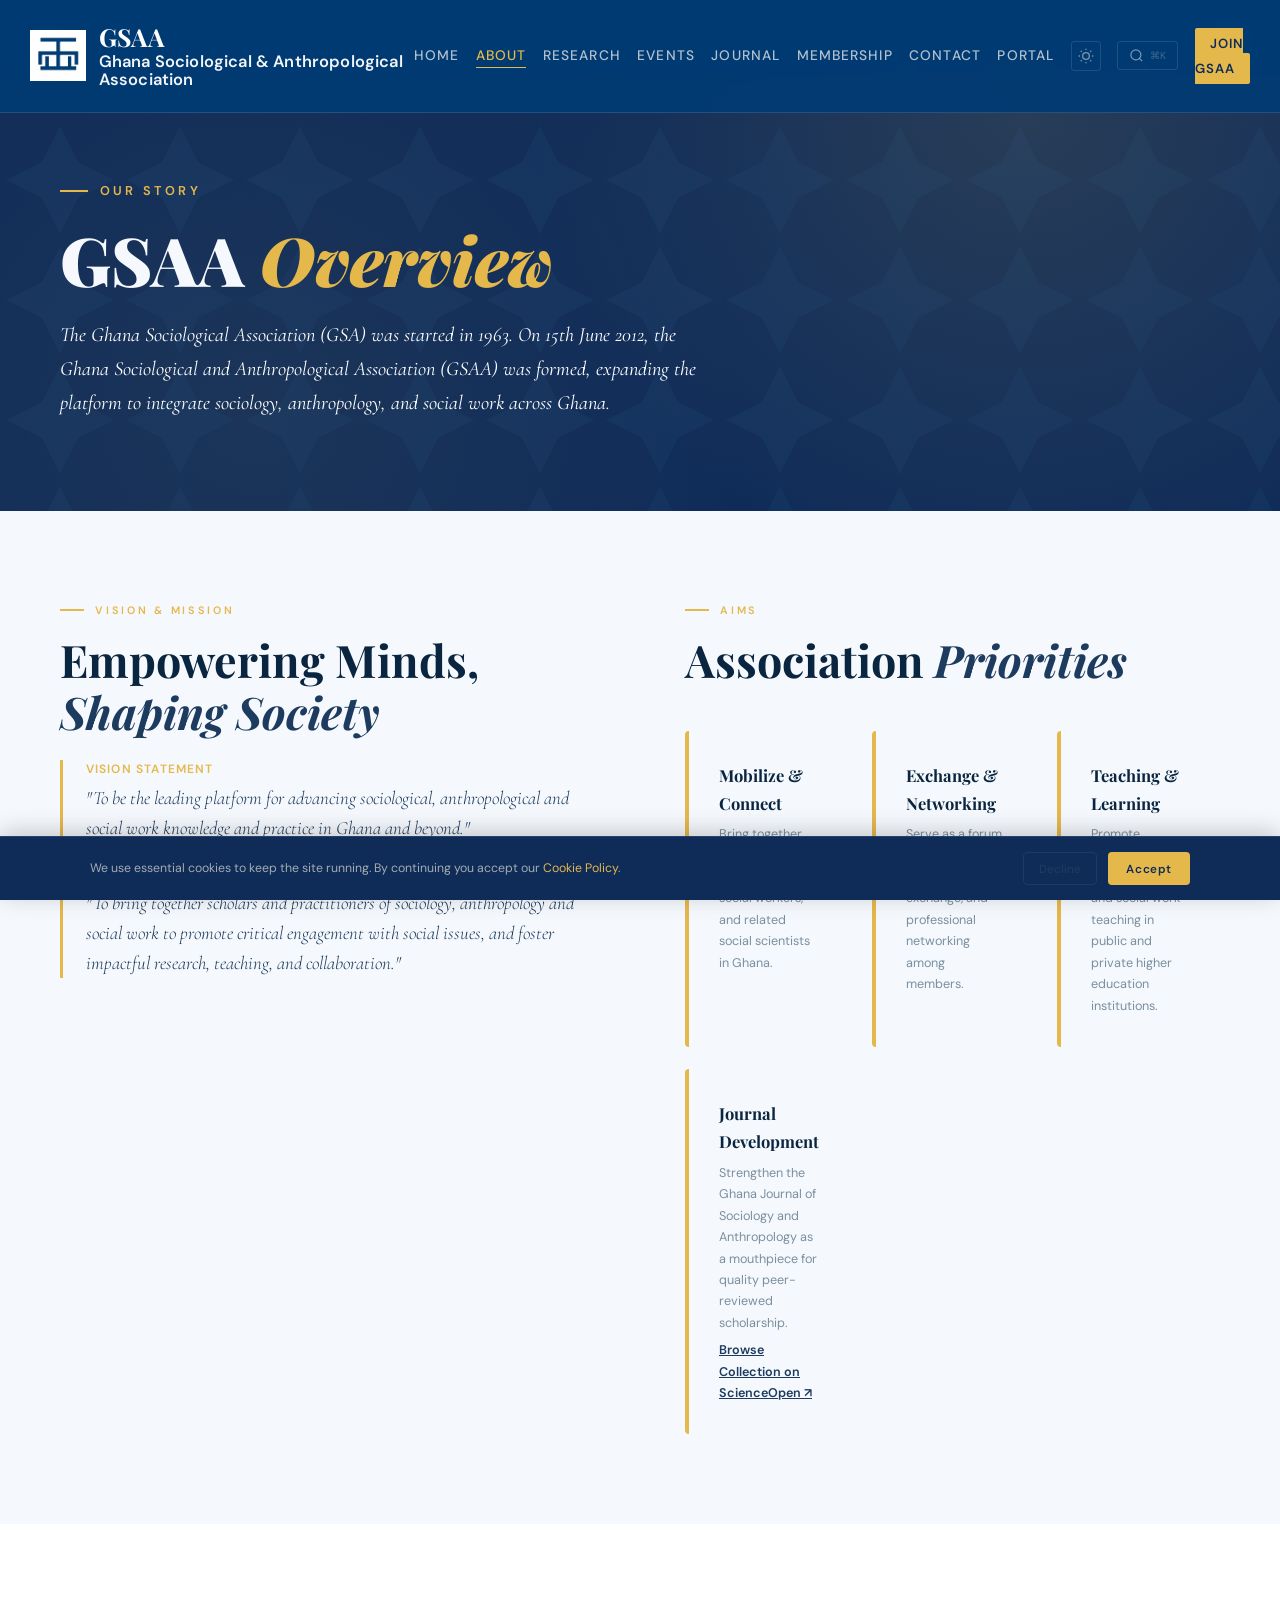
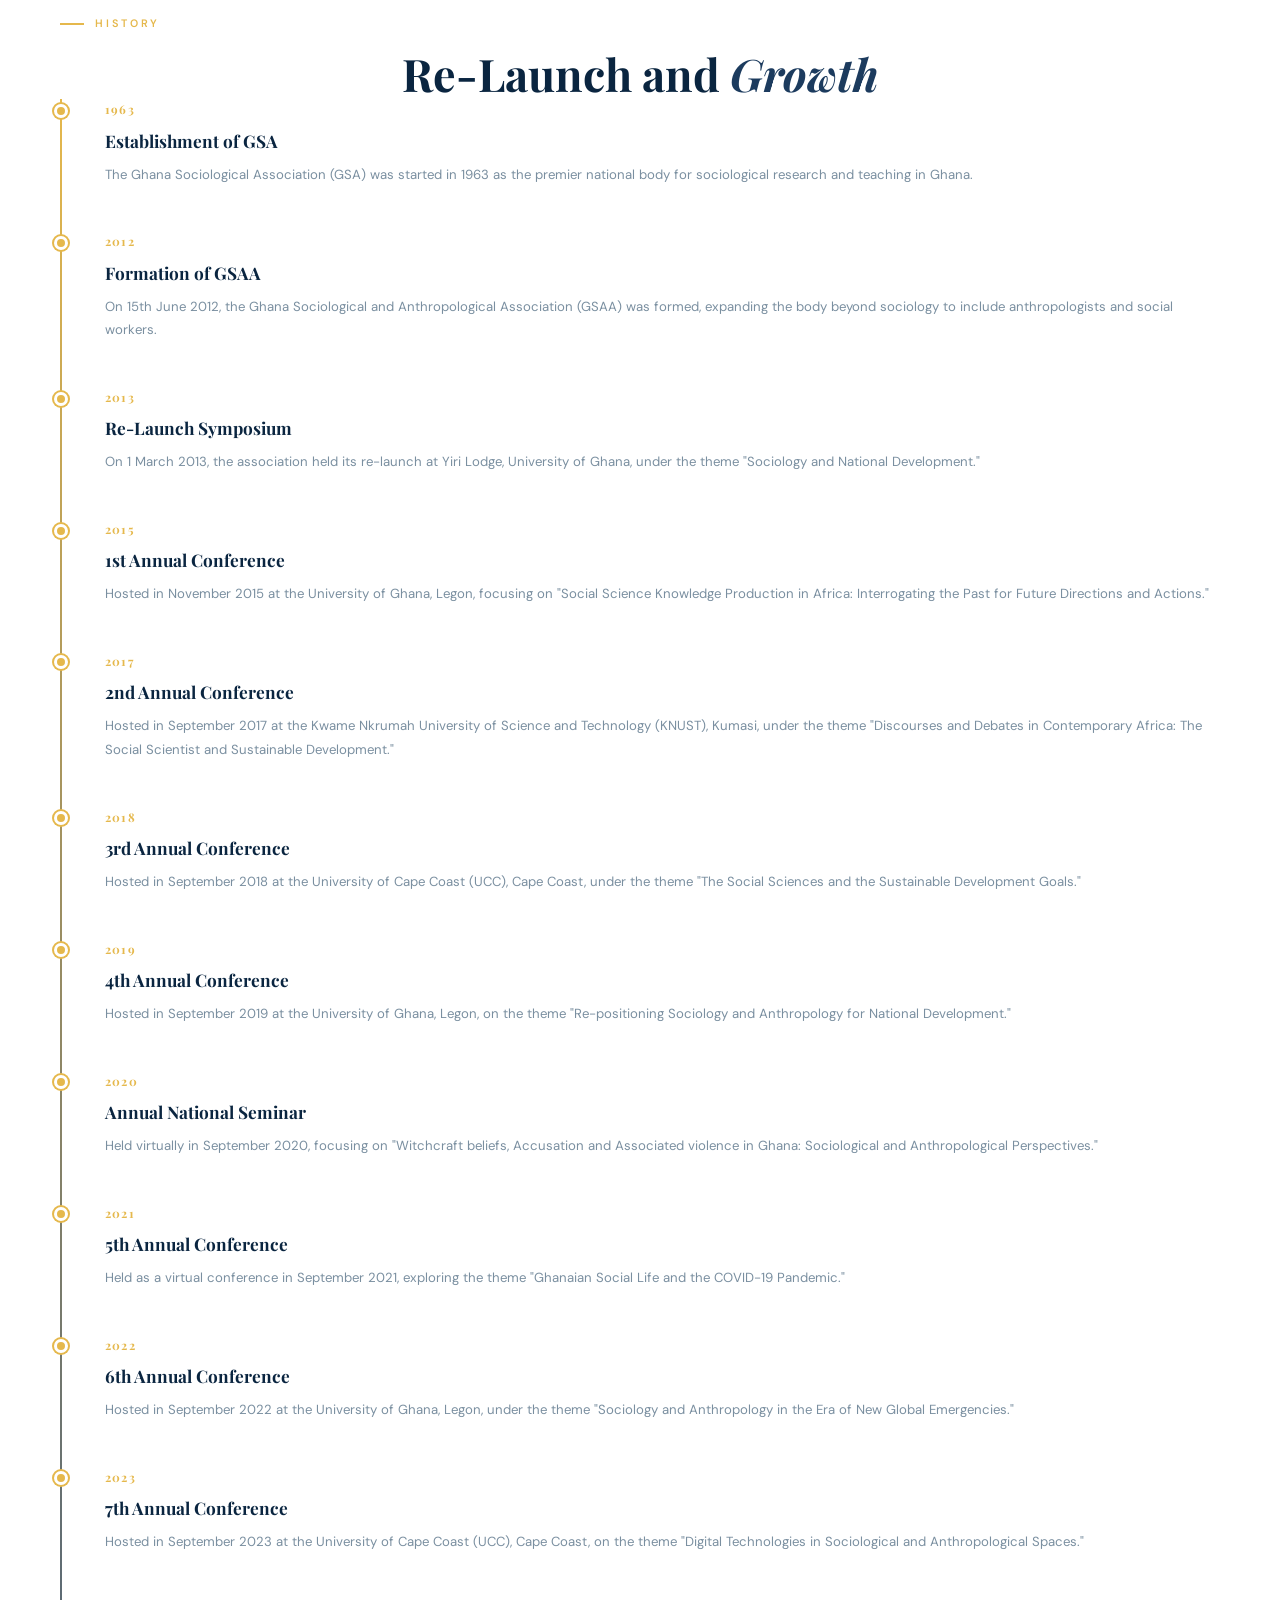
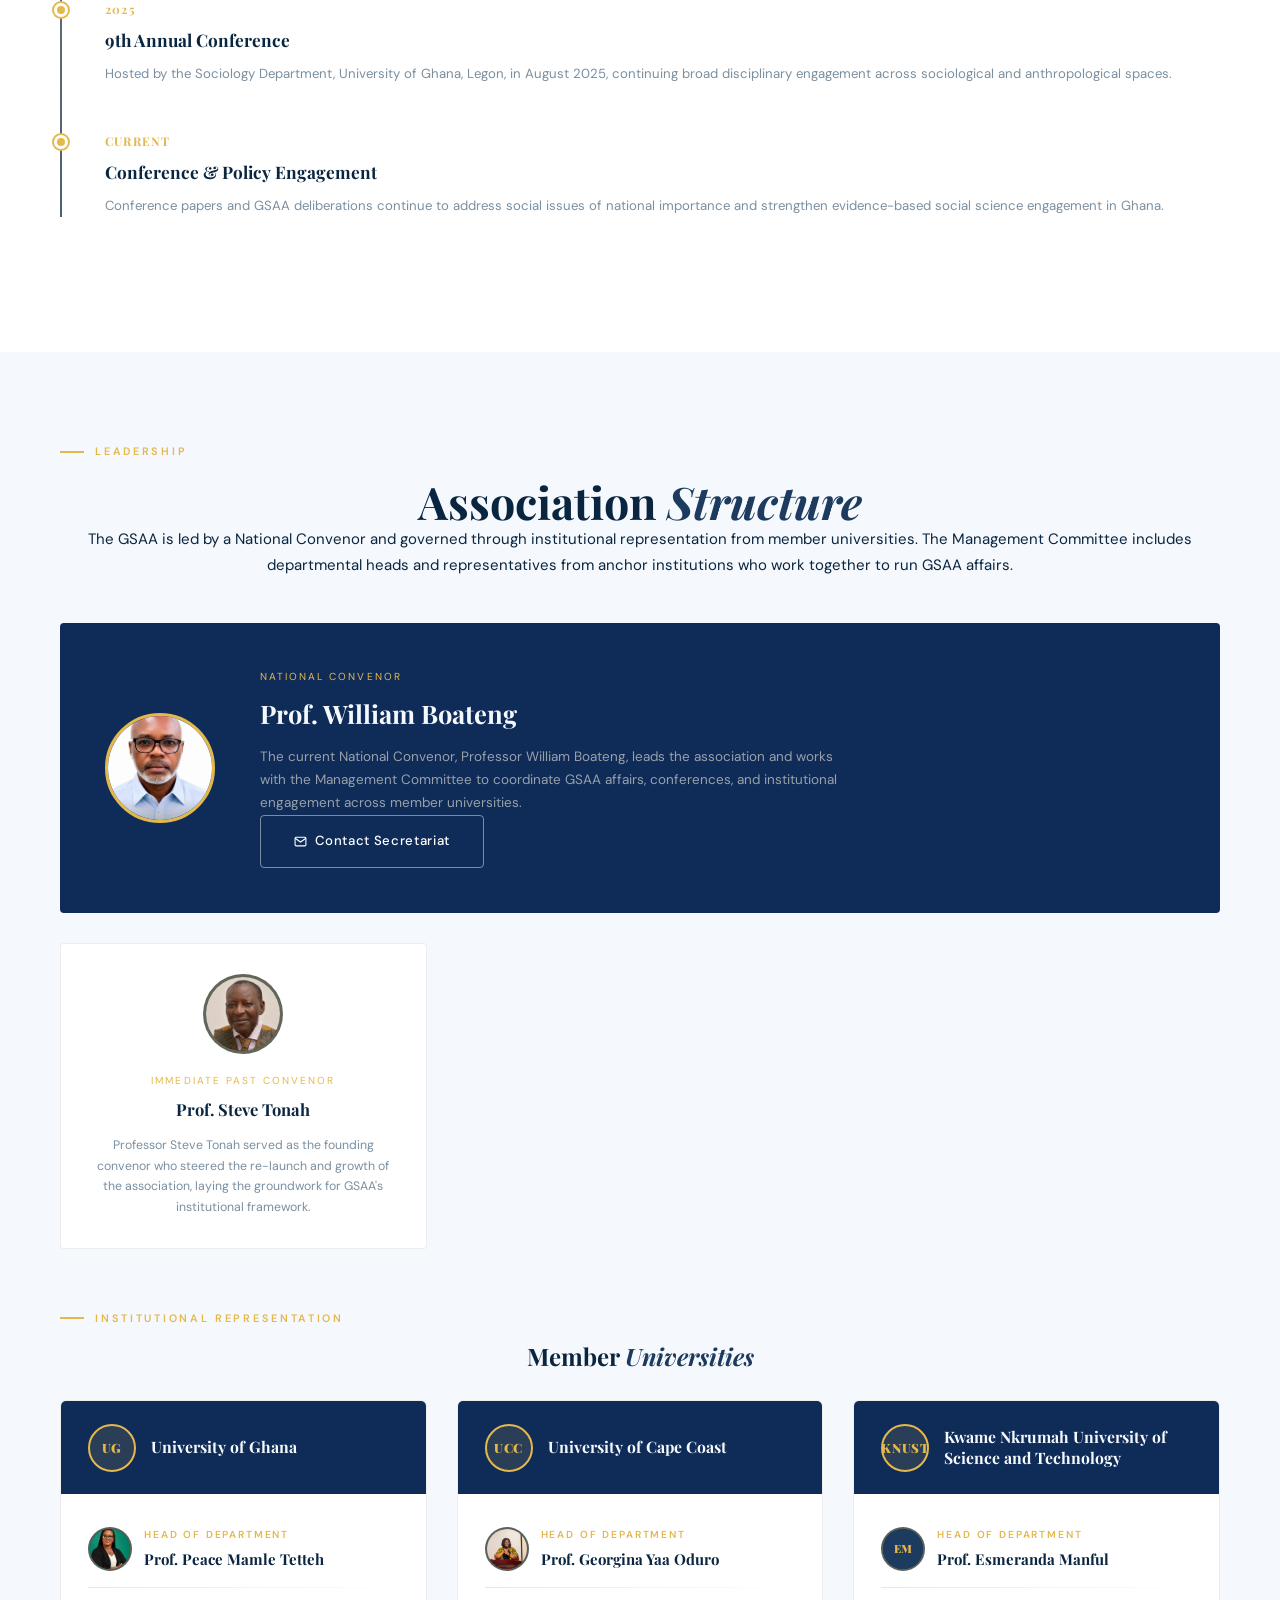
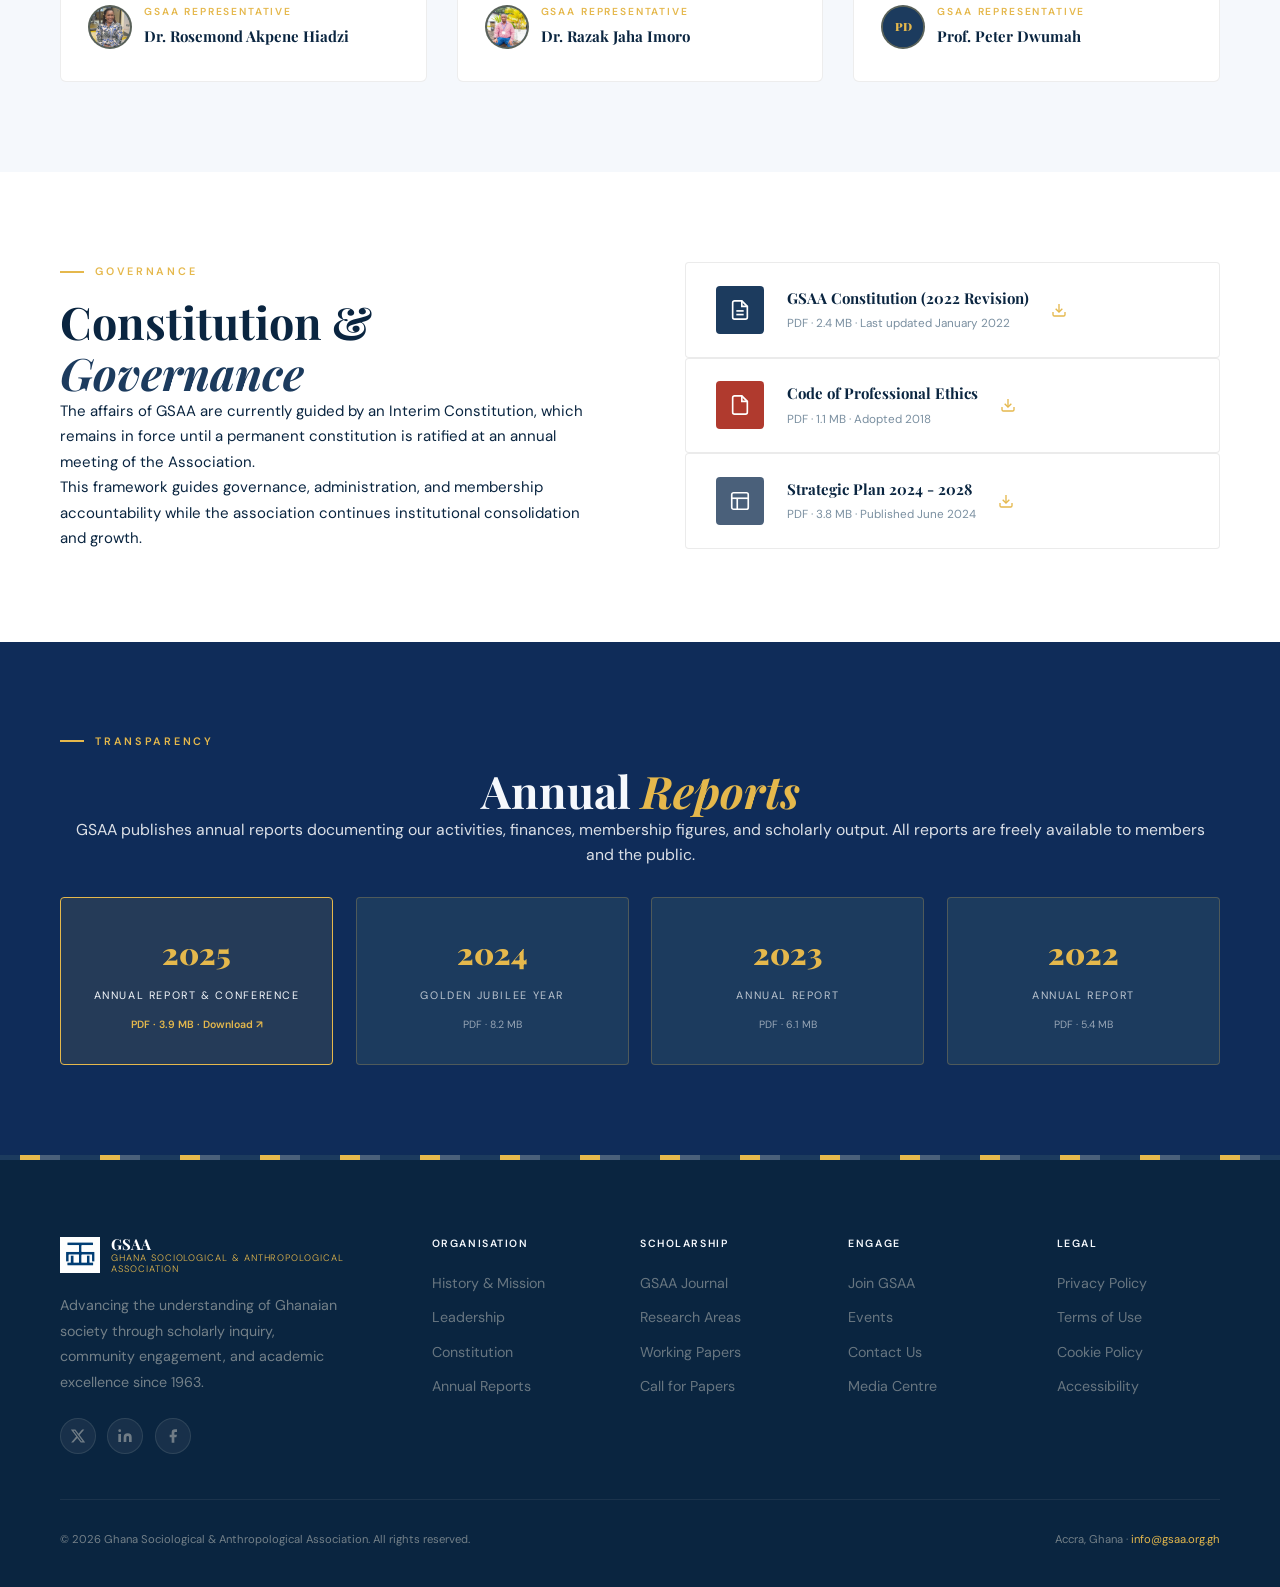
==== commit 9904d31b: "Complete GSAA website updates including leadership profile modals, foundation dates, and content" ====
--- a/about.html
+++ b/about.html
@@ -3,10 +3,10 @@
 <head>
 <meta charset="UTF-8">
 <meta name="viewport" content="width=device-width, initial-scale=1.0">
-<title>About — GSAA | Ghana Sociological & Anthropological Association</title>
+<title>About - GSAA | Ghana Sociological & Anthropological Association</title>
 <meta name="description" content="Learn about the relaunch, aims, structure, and constitution of the Ghana Sociological and Anthropological Association (GSAA).">
-<meta property="og:title" content="About GSAA — Ghana Sociological & Anthropological Association">
-<meta property="og:description" content="Advancing Ghanaian social science since 1974.">
+<meta property="og:title" content="About GSAA - Ghana Sociological & Anthropological Association">
+<meta property="og:description" content="Advancing Ghanaian social science since 1963.">
 <meta property="og:type" content="website">
 <link rel="canonical" href="https://gsaa.org.gh/about.html">
 <link href="https://fonts.googleapis.com/css2?family=Playfair+Display:ital,wght@0,400;0,700;0,900;1,400;1,700&family=DM+Sans:wght@300;400;500;600&family=Cormorant+Garamond:ital,wght@0,300;0,600;1,300;1,600&display=swap" rel="stylesheet">
@@ -16,62 +16,62 @@
 /* ── TIMELINE ── */
 .timeline { position: relative; padding-left: 3rem; }
 .timeline::before {
-  content: ''; position: absolute; left: 0; top: 0; bottom: 0;
-  width: 2px; background: linear-gradient(180deg, var(--gold), var(--green-accent));
+ content: ''; position: absolute; left: 0; top: 0; bottom: 0;
+ width: 2px; background: linear-gradient(180deg, var(--gold), var(--green-accent));
 }
 .timeline-item { position: relative; margin-bottom: 3rem; }
 .timeline-dot {
-  position: absolute; left: -3.4rem; top: 0.3rem;
-  width: 14px; height: 14px; border-radius: 50%;
-  background: var(--gold); border: 3px solid var(--white);
-  box-shadow: 0 0 0 2px var(--gold);
+ position: absolute; left: -3.4rem; top: 0.3rem;
+ width: 14px; height: 14px; border-radius: 50%;
+ background: var(--gold); border: 3px solid var(--white);
+ box-shadow: 0 0 0 2px var(--gold);
 }
 .timeline-year {
-  font-family: 'Playfair Display', serif; font-size: 0.8rem;
-  font-weight: 700; color: var(--gold); letter-spacing: 0.1em;
-  text-transform: uppercase; margin-bottom: 0.4rem;
+ font-family: 'Playfair Display', serif; font-size: 0.8rem;
+ font-weight: 700; color: var(--gold); letter-spacing: 0.1em;
+ text-transform: uppercase; margin-bottom: 0.4rem;
 }
 .timeline-title {
-  font-family: 'Playfair Display', serif; font-size: 1.15rem; font-weight: 700;
-  color: var(--text-dark); margin-bottom: 0.5rem;
+ font-family: 'Playfair Display', serif; font-size: 1.15rem; font-weight: 700;
+ color: var(--text-dark); margin-bottom: 0.5rem;
 }
 .timeline-text { font-size: 0.88rem; line-height: 1.8; color: var(--text-light); }
 
 /* ── LEADERSHIP ── */
 .leaders-grid {
-  display: grid; grid-template-columns: repeat(3, 1fr); gap: 2rem; margin-top: 3rem;
+ display: grid; grid-template-columns: repeat(3, 1fr); gap: 2rem; margin-top: 3rem;
 }
 .leader-card {
-  background: var(--white); border-radius: 4px;
-  padding: 2rem; border: 1px solid rgba(0,0,0,0.07);
-  transition: all 0.3s; text-align: center;
+ background: var(--white); border-radius: 4px;
+ padding: 2rem; border: 1px solid rgba(0,0,0,0.07);
+ transition: all 0.3s; text-align: center;
 }
 .leader-card:hover { transform: translateY(-6px); box-shadow: var(--shadow-lg); }
 .leader-card.president {
-  background: var(--green-deep); border: none;
-  grid-column: 1 / -1; display: flex; align-items: center;
-  gap: 3rem; text-align: left; padding: 3rem;
+ background: var(--green-deep); border: none;
+ grid-column: 1 / -1; display: flex; align-items: center;
+ gap: 3rem; text-align: left; padding: 3rem;
 }
 .leader-avatar {
-  width: 80px; height: 80px; border-radius: 50%;
-  display: flex; align-items: center; justify-content: center;
-  font-family: 'Playfair Display', serif; font-size: 1.6rem; font-weight: 900;
-  background: var(--green-mid); color: var(--gold);
-  border: 3px solid rgba(201,168,76,0.3);
-  margin: 0 auto 1.2rem; flex-shrink: 0;
-  overflow: hidden;
+ width: 80px; height: 80px; border-radius: 50%;
+ display: flex; align-items: center; justify-content: center;
+ font-family: 'Playfair Display', serif; font-size: 1.6rem; font-weight: 900;
+ background: var(--green-mid); color: var(--gold);
+ border: 3px solid rgba(201,168,76,0.3);
+ margin: 0 auto 1.2rem; flex-shrink: 0;
+ overflow: hidden;
 }
 .leader-avatar img { width: 100%; height: 100%; object-fit: cover; border-radius: 50%; }
 .president .leader-avatar {
-  width: 110px; height: 110px; font-size: 2rem;
-  background: rgba(201,168,76,0.15); border-color: var(--gold); margin: 0;
+ width: 110px; height: 110px; font-size: 2rem;
+ background: rgba(201,168,76,0.15); border-color: var(--gold); margin: 0;
 }
 .leader-role {
-  font-size: 0.68rem; letter-spacing: 0.2em; text-transform: uppercase; color: var(--gold); margin-bottom: 0.4rem;
+ font-size: 0.68rem; letter-spacing: 0.2em; text-transform: uppercase; color: var(--gold); margin-bottom: 0.4rem;
 }
 .leader-name {
-  font-family: 'Playfair Display', serif; font-size: 1.1rem; font-weight: 700;
-  color: var(--text-dark); margin-bottom: 0.75rem;
+ font-family: 'Playfair Display', serif; font-size: 1.1rem; font-weight: 700;
+ color: var(--text-dark); margin-bottom: 0.75rem;
 }
 .president .leader-name { font-size: 1.7rem; color: var(--cream); }
 .leader-bio { font-size: 0.82rem; line-height: 1.7; color: var(--text-light); }
@@ -80,47 +80,48 @@
 
 /* ── CONSTITUTION ── */
 .doc-card {
-  display: flex; align-items: center; gap: 1.5rem;
-  padding: 1.5rem 2rem; background: var(--white);
-  border: 1px solid rgba(0,0,0,0.08); border-radius: 4px;
-  transition: all 0.3s; cursor: pointer; text-decoration: none;
-  color: inherit;
+ display: flex; align-items: center; gap: 1.5rem;
+ padding: 1.5rem 2rem; background: var(--white);
+ border: 1px solid rgba(0,0,0,0.08); border-radius: 4px;
+ transition: all 0.3s; cursor: pointer; text-decoration: none;
+ color: inherit;
 }
 .doc-card:hover { transform: translateX(6px); border-color: var(--gold); box-shadow: var(--shadow-md); }
 .doc-icon {
-  width: 48px; height: 48px; background: var(--green-mid); border-radius: 4px;
-  display: flex; align-items: center; justify-content: center; flex-shrink: 0;
+ width: 48px; height: 48px; background: var(--green-mid); border-radius: 4px;
+ display: flex; align-items: center; justify-content: center; flex-shrink: 0;
 }
 .doc-title { font-family: 'Playfair Display', serif; font-size: 1rem; font-weight: 700; color: var(--text-dark); margin-bottom: 0.2rem; }
 .doc-meta { font-size: 0.78rem; color: var(--text-light); }
 
 /* ── REPORTS ── */
 .reports-grid { display: grid; grid-template-columns: repeat(4, 1fr); gap: 1.5rem; margin-top: 2rem; }
+.reports-section-text { color: rgba(255,255,255,0.85); font-size: 1.05rem; line-height: 1.6; margin-bottom: 2rem; }
 .report-card {
-  background: var(--green-deep); border-radius: 4px;
-  padding: 2rem; border: 1px solid rgba(201,168,76,0.15);
+  background: var(--green-mid); border-radius: 4px;
+  padding: 2rem; border: 1px solid rgba(229,184,76,0.25);
   text-align: center; cursor: pointer; transition: all 0.3s;
   text-decoration: none; display: block;
 }
-.report-card:hover { transform: translateY(-4px); border-color: rgba(201,168,76,0.4); }
+.report-card:hover { transform: translateY(-4px); border-color: var(--gold); background: rgba(255,255,255,0.03); }
 .report-year {
   font-family: 'Playfair Display', serif; font-size: 2rem; font-weight: 900;
   color: var(--gold); margin-bottom: 0.5rem;
 }
-.report-label { font-size: 0.72rem; letter-spacing: 0.15em; text-transform: uppercase; color: rgba(245,239,224,0.5); }
-.report-size { font-size: 0.7rem; color: rgba(245,239,224,0.3); margin-top: 0.75rem; }
+.report-label { font-size: 0.72rem; letter-spacing: 0.15em; text-transform: uppercase; color: rgba(255,255,255,0.7); }
+.report-size { font-size: 0.7rem; color: rgba(255,255,255,0.55); margin-top: 0.75rem; }
 
 /* ── VALUES ── */
 .values-grid { display: grid; grid-template-columns: repeat(3, 1fr); gap: 1.5rem; margin-top: 3rem; }
 .value-card {
-  padding: 2rem; background: var(--cream);
-  border-radius: 4px; border-left: 4px solid var(--gold);
-  transition: all 0.3s;
+ padding: 2rem; background: var(--cream);
+ border-radius: 4px; border-left: 4px solid var(--gold);
+ transition: all 0.3s;
 }
 .value-card:hover { transform: translateX(4px); box-shadow: var(--shadow-md); }
 .value-num {
-  font-family: 'Playfair Display', serif; font-size: 2.5rem; font-weight: 900;
-  color: rgba(44,95,63,0.1); line-height: 1; margin-bottom: 0.75rem;
+ font-family: 'Playfair Display', serif; font-size: 2.5rem; font-weight: 900;
+ color: rgba(44,95,63,0.1); line-height: 1; margin-bottom: 0.75rem;
 }
 .value-title { font-family: 'Playfair Display', serif; font-size: 1.1rem; font-weight: 700; color: var(--text-dark); margin-bottom: 0.5rem; }
 .value-text { font-size: 0.84rem; line-height: 1.7; color: var(--text-light); }
@@ -128,13 +129,13 @@
 /* ── TWO COL LAYOUT ── */
 .two-col { display: grid; grid-template-columns: 1fr 1fr; gap: 6rem; align-items: start; }
 .mission-quote {
-  font-family: 'Cormorant Garamond', serif; font-size: 1.6rem; font-style: italic;
-  font-weight: 300; color: var(--green-mid); line-height: 1.6;
-  border-left: 3px solid var(--gold); padding-left: 1.5rem; margin: 2rem 0;
+ font-family: 'Cormorant Garamond', serif; font-size: 1.6rem; font-style: italic;
+ font-weight: 300; color: var(--green-mid); line-height: 1.6;
+ border-left: 3px solid var(--gold); padding-left: 1.5rem; margin: 2rem 0;
 }
 
 #mission {
-  background: var(--cream);
+ background: var(--cream);
 }
 #leadership { background: var(--cream); }
 #reports { background: var(--green-deep); }
@@ -146,19 +147,121 @@
 .leader-avatar--green { background: rgba(61,139,94,0.08); color: var(--green-accent); border-color: rgba(61,139,94,0.2); }
 .leader-avatar--gold { background: rgba(201,168,76,0.08); color: var(--gold); border-color: rgba(201,168,76,0.2); }
 .leader-avatar--deep { background: rgba(26,58,42,0.08); color: var(--green-deep); border-color: rgba(26,58,42,0.2); }
+
+/* ── INSTITUTION GRID ── */
+.institution-grid {
+ display: grid; grid-template-columns: repeat(3, 1fr); gap: 2rem; margin-top: 2rem;
+}
+.institution-card {
+ background: var(--white); border-radius: 6px;
+ border: 1px solid rgba(0,0,0,0.07);
+ overflow: hidden; transition: all 0.3s;
+}
+.institution-card:hover { transform: translateY(-6px); box-shadow: var(--shadow-lg); }
+.institution-header {
+ background: var(--green-deep); padding: 1.5rem 1.8rem;
+ display: flex; align-items: center; gap: 1rem;
+}
+.institution-badge {
+ width: 48px; height: 48px; border-radius: 50%;
+ background: rgba(201,168,76,0.15); border: 2px solid var(--gold);
+ display: flex; align-items: center; justify-content: center;
+ font-family: 'Playfair Display', serif; font-weight: 900;
+ font-size: 0.85rem; color: var(--gold); letter-spacing: 0.05em;
+ flex-shrink: 0;
+}
+.institution-name {
+ font-family: 'Playfair Display', serif; font-size: 1.05rem;
+ font-weight: 700; color: var(--cream); line-height: 1.3;
+}
+.institution-members { padding: 1.5rem 1.8rem; }
+.institution-member { padding: 0.6rem 0; }
+.institution-divider {
+ height: 1px; background: linear-gradient(90deg, var(--gold), transparent);
+ margin: 0.4rem 0; opacity: 0.35;
+}
+.member-role {
+ font-size: 0.68rem; letter-spacing: 0.18em; text-transform: uppercase;
+ color: var(--gold); margin-bottom: 0.25rem; font-weight: 600;
+}
+.member-name {
+ font-family: 'Playfair Display', serif; font-size: 1rem;
+ font-weight: 700; color: var(--text-dark);
+}
+
+/* ── ABOUT PAGE PHOTOS ── */
+.about-photo-wrap {
+ width: 80px; height: 80px;
+ border-radius: 50%; overflow: hidden;
+ flex-shrink: 0;
+ margin: 0 auto 1.2rem;
+ border: 3px solid rgba(229,184,76,0.35);
+ background: var(--green-mid);
+}
+.about-photo-wrap img {
+ width: 100%; height: 100%;
+ object-fit: cover; display: block;
+}
+.about-photo-wrap.about-photo-lg {
+ width: 110px; height: 110px;
+ border-color: var(--gold);
+ margin: 0;
+}
+.about-photo-fallback {
+ display: none;
+ width: 100%; height: 100%;
+ align-items: center; justify-content: center;
+ font-family: 'Playfair Display', serif;
+ font-size: 1.6rem; font-weight: 900;
+ color: var(--gold);
+ background: var(--green-mid);
+}
+.about-photo-fallback-lg {
+ font-size: 2.2rem;
+ background: rgba(229,184,76,0.15);
+}
+
+/* Institution member with photo */
+.institution-member {
+ padding: 0.6rem 0;
+ display: flex; align-items: center; gap: 0.8rem;
+}
+.member-photo-wrap {
+ width: 44px; height: 44px;
+ border-radius: 50%; overflow: hidden;
+ flex-shrink: 0;
+ border: 2px solid rgba(229,184,76,0.3);
+ background: var(--green-mid);
+}
+.member-photo-wrap img {
+ width: 100%; height: 100%;
+ object-fit: cover; display: block;
+}
+.member-photo-fallback {
+ display: none;
+ width: 100%; height: 100%;
+ align-items: center; justify-content: center;
+ font-family: 'Playfair Display', serif;
+ font-size: 0.75rem; font-weight: 900;
+ color: var(--gold);
+ background: var(--green-mid);
+}
 .doc-icon--red { background: var(--red-kente); }
 .doc-icon--green { background: var(--green-accent); }
 
 @media (max-width: 900px) {
-  .two-col { grid-template-columns: 1fr; gap: 3rem; }
-  .leaders-grid { grid-template-columns: 1fr; }
-  .leader-card.president { flex-direction: column; text-align: center; }
-  .reports-grid { grid-template-columns: repeat(2, 1fr); }
-  .values-grid { grid-template-columns: 1fr 1fr; }
+ .two-col { grid-template-columns: 1fr; gap: 3rem; }
+ .leaders-grid { grid-template-columns: 1fr; }
+ .leader-card.president { flex-direction: column; text-align: center; }
+ .about-photo-wrap.about-photo-lg { margin: 0 auto 1.2rem; }
+ .reports-grid { grid-template-columns: repeat(2, 1fr); }
+ .values-grid { grid-template-columns: 1fr 1fr; }
+ .institution-grid { grid-template-columns: 1fr; }
 }
 @media (max-width: 560px) {
-  .reports-grid { grid-template-columns: 1fr 1fr; }
-  .values-grid { grid-template-columns: 1fr; }
+ .reports-grid { grid-template-columns: 1fr 1fr; }
+ .values-grid { grid-template-columns: 1fr; }
+ .institution-grid { grid-template-columns: 1fr; }
 }
 </style>
 </head>
@@ -167,227 +270,355 @@
 
 <!-- PAGE HERO -->
 <section class="page-hero">
-  <div class="page-hero-inner">
-    <nav class="breadcrumb" aria-label="Breadcrumb">
-      <a href="index.html">Home</a>
-      <svg width="12" height="12" viewBox="0 0 24 24" fill="none" stroke="currentColor" stroke-width="2"><polyline points="9 18 15 12 9 6"/></svg>
-      <span>About</span>
-    </nav>
-    <div class="page-hero-label">Our Story</div>
-    <h1>GSAA <em>Overview</em></h1>
-    <p>The Ghana Sociological and Anthropological Association (GSAA) was re-launched in 2013 and expanded in 2014 to include anthropology and social work in a shared national social science platform.</p>
+ <div class="page-hero-inner">
+ <nav class="breadcrumb" aria-label="Breadcrumb">
+ <a href="index.html">Home</a>
+ <svg width="12" height="12" viewBox="0 0 24 24" fill="none" stroke="currentColor" stroke-width="2"><polyline points="9 18 15 12 9 6"/></svg>
+ <span>About</span>
+ </nav>
+ <div class="page-hero-label">Our Story</div>
+ <h1>GSAA <em>Overview</em></h1>
+ <p>The Ghana Sociological Association (GSA) was started in 1963. On 15th June 2012, the Ghana Sociological and Anthropological Association (GSAA) was formed, expanding the platform to integrate sociology, anthropology, and social work across Ghana.</p>
+ </div>
+</section>
+
+<!-- MISSION & VISION -->
+<section id="mission">
+ <div class="two-col reveal">
+ <div>
+ <div class="section-label">Vision &amp; Mission</div>
+ <h2 class="section-title">Empowering Minds,<br><em>Shaping Society</em></h2>
+ <blockquote class="mission-quote" style="font-size: 1.25rem; margin: 1.5rem 0;">
+ <span style="font-family: 'DM Sans', sans-serif; font-style: normal; font-size: 0.8rem; font-weight: 600; text-transform: uppercase; letter-spacing: 0.1em; color: var(--gold); display: block; margin-bottom: 0.25rem;">Vision Statement</span>
+ "To be the leading platform for advancing sociological, anthropological and social work knowledge and practice in Ghana and beyond."
+ </blockquote>
+ <blockquote class="mission-quote" style="font-size: 1.25rem; margin: 1.5rem 0;">
+ <span style="font-family: 'DM Sans', sans-serif; font-style: normal; font-size: 0.8rem; font-weight: 600; text-transform: uppercase; letter-spacing: 0.1em; color: var(--gold); display: block; margin-bottom: 0.25rem;">Mission Statement</span>
+ "To bring together scholars and practitioners of sociology, anthropology and social work to promote critical engagement with social issues, and foster impactful research, teaching, and collaboration."
+ </blockquote>
+ </div>
+ <div>
+ <div class="section-label">Aims</div>
+ <h2 class="section-title values-section-title">Association <em>Priorities</em></h2>
+ <div class="values-grid values-single">
+ <div class="value-card reveal reveal-delay-1">
+ <div class="value-title">Mobilize & Connect</div>
+ <div class="value-text">Bring together sociologists, anthropologists, social workers, and related social scientists in Ghana.</div>
+ </div>
+ <div class="value-card reveal reveal-delay-2">
+ <div class="value-title">Exchange & Networking</div>
+ <div class="value-text">Serve as a forum for critical dialogue, idea exchange, and professional networking among members.</div>
+ </div>
+ <div class="value-card reveal reveal-delay-3">
+ <div class="value-title">Teaching & Learning</div>
+ <div class="value-text">Promote sociology, anthropology, and social work teaching in public and private higher education institutions.</div>
+ </div>
+ <div class="value-card reveal">
+ <div class="value-title">Journal Development</div>
+ <div class="value-text">Strengthen the Ghana Journal of Sociology and Anthropology as a mouthpiece for quality peer-reviewed scholarship. <a href="https://www.scienceopen.com/collection/fa91f2fa-b76d-429f-8545-0f26565bcf28" target="_blank" rel="noopener" style="color: var(--green-mid); font-weight: 600; text-decoration: underline; display: inline-block; margin-top: 0.4rem;">Browse Collection on ScienceOpen ↗</a></div>
+ </div>
+ </div>
+ </div>
+ </div>
+</section>
+
+<!-- HISTORY TIMELINE -->
+<section id="history">
+ <div class="reveal timeline-heading">
+ <div class="section-label timeline-section-label">History</div>
+ <h2 class="section-title text-center">Re-Launch and <em>Growth</em></h2>
+ </div>
+  <div class="timeline timeline-container">
+    <div class="timeline-item reveal">
+      <div class="timeline-dot"></div>
+      <div class="timeline-year">1963</div>
+      <div class="timeline-title">Establishment of GSA</div>
+      <div class="timeline-text">The Ghana Sociological Association (GSA) was started in 1963 as the premier national body for sociological research and teaching in Ghana.</div>
+    </div>
+    <div class="timeline-item reveal reveal-delay-1">
+      <div class="timeline-dot"></div>
+      <div class="timeline-year">2012</div>
+      <div class="timeline-title">Formation of GSAA</div>
+      <div class="timeline-text">On 15th June 2012, the Ghana Sociological and Anthropological Association (GSAA) was formed, expanding the body beyond sociology to include anthropologists and social workers.</div>
+    </div>
+    <div class="timeline-item reveal reveal-delay-2">
+      <div class="timeline-dot"></div>
+      <div class="timeline-year">2013</div>
+      <div class="timeline-title">Re-Launch Symposium</div>
+      <div class="timeline-text">On 1 March 2013, the association held its re-launch at Yiri Lodge, University of Ghana, under the theme "Sociology and National Development."</div>
+    </div>
+    <div class="timeline-item reveal reveal-delay-2">
+      <div class="timeline-dot"></div>
+      <div class="timeline-year">2015</div>
+      <div class="timeline-title">1st Annual Conference</div>
+      <div class="timeline-text">Hosted in November 2015 at the University of Ghana, Legon, focusing on "Social Science Knowledge Production in Africa: Interrogating the Past for Future Directions and Actions."</div>
+    </div>
+    <div class="timeline-item reveal">
+      <div class="timeline-dot"></div>
+      <div class="timeline-year">2017</div>
+      <div class="timeline-title">2nd Annual Conference</div>
+      <div class="timeline-text">Hosted in September 2017 at the Kwame Nkrumah University of Science and Technology (KNUST), Kumasi, under the theme "Discourses and Debates in Contemporary Africa: The Social Scientist and Sustainable Development."</div>
+    </div>
+    <div class="timeline-item reveal reveal-delay-1">
+      <div class="timeline-dot"></div>
+      <div class="timeline-year">2018</div>
+      <div class="timeline-title">3rd Annual Conference</div>
+      <div class="timeline-text">Hosted in September 2018 at the University of Cape Coast (UCC), Cape Coast, under the theme "The Social Sciences and the Sustainable Development Goals."</div>
+    </div>
+    <div class="timeline-item reveal reveal-delay-2">
+      <div class="timeline-dot"></div>
+      <div class="timeline-year">2019</div>
+      <div class="timeline-title">4th Annual Conference</div>
+      <div class="timeline-text">Hosted in September 2019 at the University of Ghana, Legon, on the theme "Re-positioning Sociology and Anthropology for National Development."</div>
+    </div>
+    <div class="timeline-item reveal">
+      <div class="timeline-dot"></div>
+      <div class="timeline-year">2020</div>
+      <div class="timeline-title">Annual National Seminar</div>
+      <div class="timeline-text">Held virtually in September 2020, focusing on "Witchcraft beliefs, Accusation and Associated violence in Ghana: Sociological and Anthropological Perspectives."</div>
+    </div>
+    <div class="timeline-item reveal reveal-delay-1">
+      <div class="timeline-dot"></div>
+      <div class="timeline-year">2021</div>
+      <div class="timeline-title">5th Annual Conference</div>
+      <div class="timeline-text">Held as a virtual conference in September 2021, exploring the theme "Ghanaian Social Life and the COVID-19 Pandemic."</div>
+    </div>
+    <div class="timeline-item reveal reveal-delay-2">
+      <div class="timeline-dot"></div>
+      <div class="timeline-year">2022</div>
+      <div class="timeline-title">6th Annual Conference</div>
+      <div class="timeline-text">Hosted in September 2022 at the University of Ghana, Legon, under the theme "Sociology and Anthropology in the Era of New Global Emergencies."</div>
+    </div>
+    <div class="timeline-item reveal">
+      <div class="timeline-dot"></div>
+      <div class="timeline-year">2023</div>
+      <div class="timeline-title">7th Annual Conference</div>
+      <div class="timeline-text">Hosted in September 2023 at the University of Cape Coast (UCC), Cape Coast, on the theme "Digital Technologies in Sociological and Anthropological Spaces."</div>
+    </div>
+    <div class="timeline-item reveal reveal-delay-1">
+      <div class="timeline-dot"></div>
+      <div class="timeline-year">2025</div>
+      <div class="timeline-title">9th Annual Conference</div>
+      <div class="timeline-text">Hosted by the Sociology Department, University of Ghana, Legon, in August 2025, continuing broad disciplinary engagement across sociological and anthropological spaces.</div>
+    </div>
+    <div class="timeline-item reveal reveal-delay-2">
+      <div class="timeline-dot timeline-dot-highlight"></div>
+      <div class="timeline-year timeline-year-highlight">Current</div>
+      <div class="timeline-title">Conference & Policy Engagement</div>
+      <div class="timeline-text">Conference papers and GSAA deliberations continue to address social issues of national importance and strengthen evidence-based social science engagement in Ghana.</div>
+    </div>
   </div>
 </section>
 
-<!-- MISSION & VISION -->
-<section id="mission">
-  <div class="two-col reveal">
-    <div>
-      <div class="section-label">Mission</div>
-      <h2 class="section-title">Platform for <em>Social Scientists</em></h2>
-      <blockquote class="mission-quote">"To advance the scientific study of society and social problems, while providing policy-relevant social science knowledge."</blockquote>
-      <p class="mission-text">GSAA provides a national platform for mobilizing and connecting sociologists, anthropologists, social workers, and related social scientists across Ghana for scholarship, policy engagement, and professional exchange.</p>
-      <p class="mission-text-last">The association also promotes teaching and learning in higher education, encourages African and global collaboration, and works to strengthen the visibility and relevance of sociological, anthropological, and social work analysis in Ghanaian society.</p>
-    </div>
-    <div>
-      <div class="section-label">Aims</div>
-      <h2 class="section-title values-section-title">Association <em>Priorities</em></h2>
-      <div class="values-grid values-single">
-        <div class="value-card reveal reveal-delay-1">
-          <div class="value-title">Mobilize & Connect</div>
-          <div class="value-text">Bring together sociologists, anthropologists, social workers, and related social scientists in Ghana.</div>
-        </div>
-        <div class="value-card reveal reveal-delay-2">
-          <div class="value-title">Exchange & Networking</div>
-          <div class="value-text">Serve as a forum for critical dialogue, idea exchange, and professional networking among members.</div>
-        </div>
-        <div class="value-card reveal reveal-delay-3">
-          <div class="value-title">Teaching & Learning</div>
-          <div class="value-text">Promote sociology, anthropology, and social work teaching in public and private higher education institutions.</div>
-        </div>
-        <div class="value-card reveal">
-          <div class="value-title">Journal Development</div>
-          <div class="value-text">Strengthen the Ghana Journal of Sociology and Anthropology as a mouthpiece for quality peer-reviewed scholarship.</div>
-        </div>
-      </div>
-    </div>
-  </div>
-</section>
-
-<!-- HISTORY TIMELINE -->
-<section id="history">
-  <div class="reveal timeline-heading">
-    <div class="section-label timeline-section-label">History</div>
-    <h2 class="section-title text-center">Re-Launch and <em>Growth</em></h2>
-  </div>
-  <div class="timeline timeline-container">
-    <div class="timeline-item reveal">
-      <div class="timeline-dot"></div>
-      <div class="timeline-year">2013</div>
-      <div class="timeline-title">Re-Launch of the Association</div>
-      <div class="timeline-text">On 1 March 2013, the Ghana Sociological Association was re-launched at Yiri Lodge, University of Ghana, under the theme "Sociology and National Development," after over two decades of dormancy.</div>
-    </div>
-    <div class="timeline-item reveal reveal-delay-1">
-      <div class="timeline-dot"></div>
-      <div class="timeline-year">2014</div>
-      <div class="timeline-title">Expansion to GSAA</div>
-      <div class="timeline-text">A decision was taken to broaden the association beyond sociologists to include anthropologists and social workers, and the body was renamed the Ghana Sociological and Anthropological Association (GSAA).</div>
-    </div>
-    <div class="timeline-item reveal reveal-delay-2">
-      <div class="timeline-dot"></div>
-      <div class="timeline-year">2015</div>
-      <div class="timeline-title">First GSAA Conference</div>
-      <div class="timeline-text">The first conference was held in November 2015 at Yiri Lodge, University of Ghana, on "Social Science Knowledge Production in Africa: Interrogating the Past for Future Directions and Actions."</div>
-    </div>
-    <div class="timeline-item reveal">
-      <div class="timeline-dot"></div>
-      <div class="timeline-year">2017</div>
-      <div class="timeline-title">Second Conference at KNUST</div>
-      <div class="timeline-text">Held on 21-22 September 2017 at the Innovative Learning Centre, KNUST, under "The Social Scientist and Sustainable Development," with 62 participants from UG, KNUST, UCC, UDS, Mountcrest, and Dominion University.</div>
-    </div>
-    <div class="timeline-item reveal reveal-delay-1">
-      <div class="timeline-dot"></div>
-      <div class="timeline-year">2018-2024</div>
-      <div class="timeline-title">Rotational Annual Meetings</div>
-      <div class="timeline-text">GSAA meetings have continued in September each year on a rotational basis hosted by Sociology and Anthropology departments in UG, KNUST, and UCC.</div>
-    </div>
-    <div class="timeline-item reveal reveal-delay-2">
-      <div class="timeline-dot"></div>
-      <div class="timeline-year">2025</div>
-      <div class="timeline-title">9th GSAA Conference</div>
-      <div class="timeline-text">The latest (9th) GSAA conference was hosted by the Sociology Department, University of Ghana, in August 2025, continuing broad disciplinary engagement across sociology, anthropology, and social work.</div>
-    </div>
-    <div class="timeline-item reveal">
-      <div class="timeline-dot timeline-dot-highlight"></div>
-      <div class="timeline-year timeline-year-highlight">Current</div>
-      <div class="timeline-title">Conference and Policy Engagement</div>
-      <div class="timeline-text">Conference papers and GSAA deliberations continue to address social issues of national importance and strengthen evidence-based social science engagement in Ghana.</div>
-    </div>
-  </div>
-</section>
-
 <!-- LEADERSHIP -->
 <section id="leadership">
-  <div class="reveal text-center history-heading">
-    <div class="section-label timeline-section-label">Leadership</div>
-    <h2 class="section-title">Association <em>Structure</em></h2>
-    <p class="leadership-intro">Until the association is firmly established, the National Secretariat is lodged at the Sociology Department, University of Ghana, Legon. The Management Committee includes institutional representatives and works with the National Coordinator to run day-to-day affairs.</p>
+ <div class="reveal text-center history-heading">
+ <div class="section-label timeline-section-label">Leadership</div>
+ <h2 class="section-title">Association <em>Structure</em></h2>
+ <p class="leadership-intro">The GSAA is led by a National Convenor and governed through institutional representation from member universities. The Management Committee includes departmental heads and representatives from anchor institutions who work together to run GSAA affairs.</p>
+ </div>
+
+ <!-- National Convenor -->
+ <div class="leaders-grid">
+ <div class="leader-card president reveal">
+ <div class="about-photo-wrap about-photo-lg">
+  <img src="images/leaders/william-boateng.jpg" alt="Prof. William Boateng" onerror="this.style.display='none'; this.nextElementSibling.style.display='flex';">
+  <div class="about-photo-fallback about-photo-fallback-lg">WB</div>
+ </div>
+ <div class="president-info">
+ <div class="leader-role">National Convenor</div>
+ <div class="leader-name">Prof. William Boateng</div>
+ <p class="leader-bio">The current National Convenor, Professor William Boateng, leads the association and works with the Management Committee to coordinate GSAA affairs, conferences, and institutional engagement across member universities.</p>
+ <div class="pres-btn-container">
+ <a href="contact.html" class="btn-outline pres-email-btn">
+ <svg width="13" height="13" viewBox="0 0 24 24" fill="none" stroke="currentColor" stroke-width="2"><path d="M4 4h16c1.1 0 2 .9 2 2v12c0 1.1-.9 2-2 2H4c-1.1 0-2-.9-2-2V6c0-1.1.9-2 2-2z"/><polyline points="22,6 12,13 2,6"/></svg>
+ Contact Secretariat
+ </a>
+ </div>
+ </div>
+ </div>
+
+ <!-- Immediate Past Convenor -->
+ <div class="leader-card reveal reveal-delay-1">
+ <div class="about-photo-wrap">
+  <img src="images/leaders/steve-tonah.jpg" alt="Prof. Steve Tonah" onerror="this.style.display='none'; this.nextElementSibling.style.display='flex';">
+  <div class="about-photo-fallback">ST</div>
+ </div>
+ <div class="leader-role">Immediate Past Convenor</div>
+ <div class="leader-name">Prof. Steve Tonah</div>
+ <p class="leader-bio">Professor Steve Tonah served as the founding convenor who steered the re-launch and growth of the association, laying the groundwork for GSAA's institutional framework.</p>
+ </div>
+ </div>
+
+ <!-- Institutional Representatives -->
+ <div class="reveal text-center" style="margin-top: 4rem;">
+ <div class="section-label timeline-section-label">Institutional Representation</div>
+ <h3 class="section-title" style="font-size: 1.6rem;">Member <em>Universities</em></h3>
+ </div>
+
+ <div class="institution-grid">
+ <!-- UG -->
+ <div class="institution-card reveal">
+ <div class="institution-header">
+  <div class="institution-badge">UG</div>
+  <div class="institution-name">University of Ghana</div>
+ </div>
+ <div class="institution-members">
+  <div class="institution-member">
+   <div class="member-photo-wrap">
+    <img src="images/leaders/peace-tetteh.jpg" alt="Prof. Peace Mamle Tetteh" onerror="this.style.display='none'; this.nextElementSibling.style.display='flex';">
+    <div class="member-photo-fallback">PT</div>
+   </div>
+   <div>
+    <div class="member-role">Head of Department</div>
+    <div class="member-name">Prof. Peace Mamle Tetteh</div>
+   </div>
   </div>
-  <div class="leaders-grid">
-    <div class="leader-card president reveal">
-      <div class="leader-avatar president" id="presAvatar">WB</div>
-      <div class="president-info">
-        <div class="leader-role">National Coordinator</div>
-        <div class="leader-name">Prof. William Boateng</div>
-        <p class="leader-bio">The current National Coordinator, Professor William Boateng (University of Cape Coast), works with the Secretariat to administer and coordinate GSAA affairs and Management Committee operations.</p>
-        <div class="pres-btn-container">
-          <a href="contact.html" class="btn-outline pres-email-btn">
-            <svg width="13" height="13" viewBox="0 0 24 24" fill="none" stroke="currentColor" stroke-width="2"><path d="M4 4h16c1.1 0 2 .9 2 2v12c0 1.1-.9 2-2 2H4c-1.1 0-2-.9-2-2V6c0-1.1.9-2 2-2z"/><polyline points="22,6 12,13 2,6"/></svg>
-            Contact Secretariat
-          </a>
-        </div>
-      </div>
-    </div>
-    <div class="leader-card reveal reveal-delay-1">
-      <div class="leader-avatar leader-avatar--red" id="avatar2">AS</div>
-      <div class="leader-role">National Secretariat</div>
-      <div class="leader-name">Sociology Department, University of Ghana</div>
-      <p class="leader-bio">The secretariat serves as the administrative base of GSAA and supports communication, records, and membership coordination under departmental oversight.</p>
-    </div>
-    <div class="leader-card reveal reveal-delay-2">
-      <div class="leader-avatar leader-avatar--green" id="avatar3">SC</div>
-      <div class="leader-role">Management Committee</div>
-      <div class="leader-name">Institutional Representatives</div>
-      <p class="leader-bio">Each member institution has representation on the Management Committee, which meets regularly to deliberate on GSAA affairs and social issues of national importance.</p>
-    </div>
-    <div class="leader-card reveal reveal-delay-3">
-      <div class="leader-avatar leader-avatar--gold" id="avatar4">KA</div>
-      <div class="leader-role">Anchor Institutions</div>
-      <div class="leader-name">UG, KNUST, UCC, UDS</div>
-      <p class="leader-bio">Teaching staff in anchor universities are mandated to be members and provide a core institutional base for GSAA governance and activities.</p>
-    </div>
-    <div class="leader-card reveal">
-      <div class="leader-avatar leader-avatar--deep">EO</div>
-      <div class="leader-role">Wider Membership Base</div>
-      <div class="leader-name">Public & Private Universities</div>
-      <p class="leader-bio">Other institutions include UBIDS, UNIMAC, University of Education, and Central University, with ongoing plans for wider outreach and membership drive.</p>
-    </div>
-    <div class="leader-card reveal reveal-delay-1">
-      <div class="leader-avatar leader-avatar--red">YD</div>
-      <div class="leader-role">Annual Meetings</div>
-      <div class="leader-name">Rotational Hosting Model</div>
-      <p class="leader-bio">Annual meetings are hosted rotationally by member departments, reinforcing institutional collaboration across Ghanaian universities.</p>
-    </div>
+  <div class="institution-divider"></div>
+  <div class="institution-member">
+   <div class="member-photo-wrap">
+    <img src="images/leaders/rosemond-hiadzi.jpg" alt="Dr. Rosemond Akpene Hiadzi" onerror="this.style.display='none'; this.nextElementSibling.style.display='flex';">
+    <div class="member-photo-fallback">RH</div>
+   </div>
+   <div>
+    <div class="member-role">GSAA Representative</div>
+    <div class="member-name">Dr. Rosemond Akpene Hiadzi</div>
+   </div>
   </div>
+ </div>
+ </div>
+
+ <!-- UCC -->
+ <div class="institution-card reveal reveal-delay-1">
+ <div class="institution-header">
+  <div class="institution-badge">UCC</div>
+  <div class="institution-name">University of Cape Coast</div>
+ </div>
+ <div class="institution-members">
+  <div class="institution-member">
+   <div class="member-photo-wrap">
+    <img src="images/leaders/gina-oduro.jpg" alt="Prof. Georgina Yaa Oduro" onerror="this.style.display='none'; this.nextElementSibling.style.display='flex';">
+    <div class="member-photo-fallback">GO</div>
+   </div>
+   <div>
+    <div class="member-role">Head of Department</div>
+    <div class="member-name">Prof. Georgina Yaa Oduro</div>
+   </div>
+  </div>
+  <div class="institution-divider"></div>
+  <div class="institution-member">
+   <div class="member-photo-wrap">
+    <img src="images/leaders/razak-imoro.jpg" alt="Dr. Razak Jaha Imoro" onerror="this.style.display='none'; this.nextElementSibling.style.display='flex';">
+    <div class="member-photo-fallback">RI</div>
+   </div>
+   <div>
+    <div class="member-role">GSAA Representative</div>
+    <div class="member-name">Dr. Razak Jaha Imoro</div>
+   </div>
+  </div>
+ </div>
+ </div>
+
+ <!-- KNUST -->
+ <div class="institution-card reveal reveal-delay-2">
+ <div class="institution-header">
+  <div class="institution-badge">KNUST</div>
+  <div class="institution-name">Kwame Nkrumah University of Science and Technology</div>
+ </div>
+ <div class="institution-members">
+  <div class="institution-member">
+   <div class="member-photo-wrap">
+    <img src="images/leaders/esmeranda-manful.jpg" alt="Prof. Esmeranda Manful" onerror="this.style.display='none'; this.nextElementSibling.style.display='flex';">
+    <div class="member-photo-fallback">EM</div>
+   </div>
+   <div>
+    <div class="member-role">Head of Department</div>
+    <div class="member-name">Prof. Esmeranda Manful</div>
+   </div>
+  </div>
+  <div class="institution-divider"></div>
+  <div class="institution-member">
+   <div class="member-photo-wrap">
+    <img src="images/leaders/peter-dwumah.jpg" alt="Prof. Peter Dwumah" onerror="this.style.display='none'; this.nextElementSibling.style.display='flex';">
+    <div class="member-photo-fallback">PD</div>
+   </div>
+   <div>
+    <div class="member-role">GSAA Representative</div>
+    <div class="member-name">Prof. Peter Dwumah</div>
+   </div>
+  </div>
+ </div>
+ </div>
+ </div>
 </section>
 
 <!-- CONSTITUTION -->
 <section id="constitution">
-  <div class="two-col reveal">
-    <div>
-      <div class="section-label">Governance</div>
-      <h2 class="section-title">Constitution &<br><em>Governance</em></h2>
-      <p class="constitution-text">The affairs of GSAA are currently guided by an Interim Constitution, which remains in force until a permanent constitution is ratified at an annual meeting of the Association.</p>
-      <p class="constitution-text-last">This framework guides governance, administration, and membership accountability while the association continues institutional consolidation and growth.</p>
-    </div>
-    <div class="doc-card-col">
-      <a href="#" class="doc-card reveal reveal-delay-1" onclick="GSAA.showToast('Document will be available for download shortly.'); return false;">
-        <div class="doc-icon"><svg width="22" height="22" viewBox="0 0 24 24" fill="none" stroke="white" stroke-width="1.8"><path d="M14 2H6a2 2 0 0 0-2 2v16a2 2 0 0 0 2 2h12a2 2 0 0 0 2-2V8z"/><polyline points="14 2 14 8 20 8"/><line x1="16" y1="13" x2="8" y2="13"/><line x1="16" y1="17" x2="8" y2="17"/></svg></div>
-        <div>
-          <div class="doc-title">GSAA Constitution (2022 Revision)</div>
-          <div class="doc-meta">PDF · 2.4 MB · Last updated January 2022</div>
-        </div>
-        <svg width="16" height="16" viewBox="0 0 24 24" fill="none" stroke="var(--gold)" stroke-width="2"><path d="M21 15v4a2 2 0 0 1-2 2H5a2 2 0 0 1-2-2v-4"/><polyline points="7 10 12 15 17 10"/><line x1="12" y1="15" x2="12" y2="3"/></svg>
-      </a>
-      <a href="#" class="doc-card reveal reveal-delay-2" onclick="GSAA.showToast('Document will be available for download shortly.'); return false;">
-        <div class="doc-icon doc-icon--red"><svg width="22" height="22" viewBox="0 0 24 24" fill="none" stroke="white" stroke-width="1.8"><path d="M14 2H6a2 2 0 0 0-2 2v16a2 2 0 0 0 2 2h12a2 2 0 0 0 2-2V8z"/><polyline points="14 2 14 8 20 8"/></svg></div>
-        <div>
-          <div class="doc-title">Code of Professional Ethics</div>
-          <div class="doc-meta">PDF · 1.1 MB · Adopted 2018</div>
-        </div>
-        <svg width="16" height="16" viewBox="0 0 24 24" fill="none" stroke="var(--gold)" stroke-width="2"><path d="M21 15v4a2 2 0 0 1-2 2H5a2 2 0 0 1-2-2v-4"/><polyline points="7 10 12 15 17 10"/><line x1="12" y1="15" x2="12" y2="3"/></svg>
-      </a>
-      <a href="#" class="doc-card reveal reveal-delay-3" onclick="GSAA.showToast('Document will be available for download shortly.'); return false;">
-        <div class="doc-icon doc-icon--green"><svg width="22" height="22" viewBox="0 0 24 24" fill="none" stroke="white" stroke-width="1.8"><rect x="3" y="3" width="18" height="18" rx="2" ry="2"/><line x1="3" y1="9" x2="21" y2="9"/><line x1="9" y1="21" x2="9" y2="9"/></svg></div>
-        <div>
-          <div class="doc-title">Strategic Plan 2024–2028</div>
-          <div class="doc-meta">PDF · 3.8 MB · Published June 2024</div>
-        </div>
-        <svg width="16" height="16" viewBox="0 0 24 24" fill="none" stroke="var(--gold)" stroke-width="2"><path d="M21 15v4a2 2 0 0 1-2 2H5a2 2 0 0 1-2-2v-4"/><polyline points="7 10 12 15 17 10"/><line x1="12" y1="15" x2="12" y2="3"/></svg>
-      </a>
-    </div>
-  </div>
+ <div class="two-col reveal">
+ <div>
+ <div class="section-label">Governance</div>
+ <h2 class="section-title">Constitution &<br><em>Governance</em></h2>
+ <p class="constitution-text">The affairs of GSAA are currently guided by an Interim Constitution, which remains in force until a permanent constitution is ratified at an annual meeting of the Association.</p>
+ <p class="constitution-text-last">This framework guides governance, administration, and membership accountability while the association continues institutional consolidation and growth.</p>
+ </div>
+ <div class="doc-card-col">
+ <a href="#" class="doc-card reveal reveal-delay-1" onclick="GSAA.showToast('Document will be available for download shortly.'); return false;">
+ <div class="doc-icon"><svg width="22" height="22" viewBox="0 0 24 24" fill="none" stroke="white" stroke-width="1.8"><path d="M14 2H6a2 2 0 0 0-2 2v16a2 2 0 0 0 2 2h12a2 2 0 0 0 2-2V8z"/><polyline points="14 2 14 8 20 8"/><line x1="16" y1="13" x2="8" y2="13"/><line x1="16" y1="17" x2="8" y2="17"/></svg></div>
+ <div>
+ <div class="doc-title">GSAA Constitution (2022 Revision)</div>
+ <div class="doc-meta">PDF · 2.4 MB · Last updated January 2022</div>
+ </div>
+ <svg width="16" height="16" viewBox="0 0 24 24" fill="none" stroke="var(--gold)" stroke-width="2"><path d="M21 15v4a2 2 0 0 1-2 2H5a2 2 0 0 1-2-2v-4"/><polyline points="7 10 12 15 17 10"/><line x1="12" y1="15" x2="12" y2="3"/></svg>
+ </a>
+ <a href="#" class="doc-card reveal reveal-delay-2" onclick="GSAA.showToast('Document will be available for download shortly.'); return false;">
+ <div class="doc-icon doc-icon--red"><svg width="22" height="22" viewBox="0 0 24 24" fill="none" stroke="white" stroke-width="1.8"><path d="M14 2H6a2 2 0 0 0-2 2v16a2 2 0 0 0 2 2h12a2 2 0 0 0 2-2V8z"/><polyline points="14 2 14 8 20 8"/></svg></div>
+ <div>
+ <div class="doc-title">Code of Professional Ethics</div>
+ <div class="doc-meta">PDF · 1.1 MB · Adopted 2018</div>
+ </div>
+ <svg width="16" height="16" viewBox="0 0 24 24" fill="none" stroke="var(--gold)" stroke-width="2"><path d="M21 15v4a2 2 0 0 1-2 2H5a2 2 0 0 1-2-2v-4"/><polyline points="7 10 12 15 17 10"/><line x1="12" y1="15" x2="12" y2="3"/></svg>
+ </a>
+ <a href="#" class="doc-card reveal reveal-delay-3" onclick="GSAA.showToast('Document will be available for download shortly.'); return false;">
+ <div class="doc-icon doc-icon--green"><svg width="22" height="22" viewBox="0 0 24 24" fill="none" stroke="white" stroke-width="1.8"><rect x="3" y="3" width="18" height="18" rx="2" ry="2"/><line x1="3" y1="9" x2="21" y2="9"/><line x1="9" y1="21" x2="9" y2="9"/></svg></div>
+ <div>
+ <div class="doc-title">Strategic Plan 2024 - 2028</div>
+ <div class="doc-meta">PDF · 3.8 MB · Published June 2024</div>
+ </div>
+ <svg width="16" height="16" viewBox="0 0 24 24" fill="none" stroke="var(--gold)" stroke-width="2"><path d="M21 15v4a2 2 0 0 1-2 2H5a2 2 0 0 1-2-2v-4"/><polyline points="7 10 12 15 17 10"/><line x1="12" y1="15" x2="12" y2="3"/></svg>
+ </a>
+ </div>
+ </div>
 </section>
 
 <!-- ANNUAL REPORTS -->
 <section id="reports">
-  <div class="reveal text-center history-heading">
-    <div class="section-label timeline-section-label">Transparency</div>
-    <h2 class="section-title">Annual <em>Reports</em></h2>
-    <p class="reports-section-text">GSAA publishes annual reports documenting our activities, finances, membership figures, and scholarly output. All reports are freely available to members and the public.</p>
-  </div>
-  <div class="reports-grid">
-    <a href="#" class="report-card reveal" onclick="GSAA.showToast('Report download coming soon.'); return false;">
-      <div class="report-year">2024</div>
-      <div class="report-label">Golden Jubilee Year</div>
-      <div class="report-size">PDF · 8.2 MB</div>
-    </a>
-    <a href="#" class="report-card reveal reveal-delay-1" onclick="GSAA.showToast('Report download coming soon.'); return false;">
-      <div class="report-year">2023</div>
-      <div class="report-label">Annual Report</div>
-      <div class="report-size">PDF · 6.1 MB</div>
-    </a>
-    <a href="#" class="report-card reveal reveal-delay-2" onclick="GSAA.showToast('Report download coming soon.'); return false;">
-      <div class="report-year">2022</div>
-      <div class="report-label">Annual Report</div>
-      <div class="report-size">PDF · 5.4 MB</div>
-    </a>
-    <a href="#" class="report-card reveal reveal-delay-3" onclick="GSAA.showToast('Report download coming soon.'); return false;">
-      <div class="report-year">2021</div>
-      <div class="report-label">Annual Report</div>
-      <div class="report-size">PDF · 4.9 MB</div>
-    </a>
-  </div>
+ <div class="reveal text-center history-heading">
+ <div class="section-label timeline-section-label">Transparency</div>
+ <h2 class="section-title">Annual <em>Reports</em></h2>
+ <p class="reports-section-text">GSAA publishes annual reports documenting our activities, finances, membership figures, and scholarly output. All reports are freely available to members and the public.</p>
+ </div>
+ <div class="reports-grid">
+ <a href="docs/GSAA_2025_Report.pdf" target="_blank" download="GSAA_2025_Report.pdf" class="report-card reveal" style="border-color: var(--gold); background: rgba(229,184,76,0.1);">
+ <div class="report-year" style="color: var(--gold);">2025</div>
+ <div class="report-label" style="color: var(--cream);">Annual Report &amp; Conference</div>
+ <div class="report-size" style="color: var(--gold); font-weight: 600;">PDF · 3.9 MB · Download ↗</div>
+ </a>
+ <a href="#" class="report-card reveal reveal-delay-1" onclick="GSAA.showToast('Report download coming soon.'); return false;">
+ <div class="report-year">2024</div>
+ <div class="report-label">Golden Jubilee Year</div>
+ <div class="report-size">PDF · 8.2 MB</div>
+ </a>
+ <a href="#" class="report-card reveal reveal-delay-2" onclick="GSAA.showToast('Report download coming soon.'); return false;">
+ <div class="report-year">2023</div>
+ <div class="report-label">Annual Report</div>
+ <div class="report-size">PDF · 6.1 MB</div>
+ </a>
+ <a href="#" class="report-card reveal reveal-delay-3" onclick="GSAA.showToast('Report download coming soon.'); return false;">
+ <div class="report-year">2022</div>
+ <div class="report-label">Annual Report</div>
+ <div class="report-size">PDF · 5.4 MB</div>
+ </a>
+ </div>
 </section>
 
 <script src="js/components.js"></script>
--- a/css/base.css
+++ b/css/base.css
@@ -9,9 +9,9 @@
   --gold: #E5B84C;
   --gold-light: #F0D078;
   --gold-pale: rgba(229,184,76,0.15);
-  --green-deep: #003B73;
-  --green-mid: #004D8C;
-  --green-accent: #2A7BC8;
+  --green-deep: #0F2C59;
+  --green-mid: #1C3B5E;
+  --green-accent: #4A607A;
   --red-kente: #B03A2E;
   --cream: #F5F8FC;
   --cream-dark: #E8EEF5;
@@ -28,28 +28,34 @@
 
 /* ── DARK THEME ── */
 [data-theme="dark"] {
-  --green-deep: #001A33;
-  --green-mid: #003B73;
-  --white: #0D1B2A;
-  --cream: #152535;
-  --cream-dark: #1E3044;
+  --green-deep: #071526;
+  --green-mid: #0F2C59;
+  --green-accent: #334A62;
+  --white: #0A1C2E;
+  --cream: #13253A;
+  --cream-dark: #1D2F47;
   --text-dark: #F5F8FC;
   --text-mid: #B8C9D9;
   --text-light: #8899AA;
   --gold-pale: rgba(229,184,76,0.15);
   background-color: var(--green-deep);
 }
-[data-theme="dark"] .bg-cream { background-color: var(--cream); }
+[data-theme="dark"] .section-title em { color: var(--gold); }
+[data-theme="dark"] .mission-quote { color: var(--text-mid); }
+[data-theme="dark"] .focus-read-more { color: var(--gold); }
+[data-theme="dark"] .btn-outline--dark { color: var(--gold); border-color: var(--gold); }
+[data-theme="dark"] .btn-ghost { color: var(--gold); border-color: var(--gold); }
+[data-theme="dark"] .btn-ghost:hover { background: var(--gold); color: var(--green-deep); }
 [data-theme="dark"] .info-card, 
 [data-theme="dark"] .article-card, 
 [data-theme="dark"] .board-card, 
 [data-theme="dark"] .method-card, 
 [data-theme="dark"] .wp-card {
-  background-color: #1A221C;
+  background-color: #112233;
   border-color: rgba(229,184,76,0.1);
 }
 [data-theme="dark"] .form-input {
-  background-color: #121A15;
+  background-color: #0b1a2b;
   border-color: rgba(229,184,76,0.2);
   color: var(--text-dark);
 }
@@ -58,17 +64,13 @@
 *, *::before, *::after { margin: 0; padding: 0; box-sizing: border-box; }
 html {
   scroll-behavior: smooth;
-  font-size: 13px;
-  zoom: 0.9;
-}
-
-@supports not (zoom: 0.9) {
-  html {
-    transform: scale(0.9);
-    transform-origin: top center;
-    width: 111.111%;
-    min-height: 111.111vh;
-  }
+  font-size: 15px;
+  overflow-x: hidden;
+  width: 100%;
+}
+
+@media (max-width: 768px) {
+  html { font-size: 14px; }
 }
 
 body {
@@ -76,6 +78,8 @@
   background: var(--white);
   color: var(--text-dark);
   overflow-x: hidden;
+  width: 100%;
+  position: relative;
   line-height: 1.7;
 }
 
@@ -118,6 +122,7 @@
   transform: translateY(-2px);
   box-shadow: 0 8px 24px rgba(229,184,76,0.35);
 }
+.btn-primary:active { transform: translateY(0); }
 
 .btn-outline {
   padding: 0.95rem 2.2rem;
@@ -132,6 +137,7 @@
   font-family: 'DM Sans', sans-serif;
 }
 .btn-outline:hover { border-color: var(--gold); color: var(--gold); transform: translateY(-2px); }
+.btn-outline:active { transform: translateY(0); }
 
 .btn-outline--on-dark:hover { border-color: var(--white); color: var(--white); }
 
@@ -147,6 +153,7 @@
   font-family: 'DM Sans', sans-serif;
 }
 .btn-ghost:hover { background: var(--green-mid); color: var(--white); }
+.btn-ghost:active { transform: scale(0.98); }
 
 /* ── SECTION LABELS ── */
 .section-label {
@@ -227,6 +234,10 @@
   white-space: nowrap;
 }
 .toast.show { opacity: 1; transform: translateX(-50%) translateY(0); }
+@media (max-width: 560px) {
+  .toast { bottom: 1.5rem; left: 1rem; right: 1rem; white-space: normal; transform: translateY(150px); }
+  .toast.show { transform: translateY(0); }
+}
 
 /* ── BACK TO TOP ── */
 .back-to-top {
@@ -243,6 +254,13 @@
 }
 .back-to-top.visible { opacity: 1; pointer-events: all; }
 .back-to-top:hover { background: var(--green-mid); transform: translateY(-3px); }
+.back-to-top:active { transform: scale(0.95); }
+@media (max-width: 768px) {
+  .back-to-top { bottom: 5rem; }
+}
+@media (max-width: 560px) {
+  .back-to-top { bottom: 1.5rem; right: 0.75rem; }
+}
 
 /* ── PAGE HERO (VECTOR STYLE) ── */
 .page-hero {
@@ -284,7 +302,7 @@
 .page-hero h1 em { font-style: italic; color: var(--gold); }
 .page-hero p {
   font-family: 'Cormorant Garamond', serif; font-size: 1.35rem; font-style: italic;
-  line-height: 1.7; color: rgba(245,239,224,0.6);
+  line-height: 1.7; color: var(--white);
   max-width: 640px;
 }
 
@@ -325,8 +343,28 @@
   .page-hero { padding: 8rem 2rem 4rem; }
   .form-row { grid-template-columns: 1fr; }
 }
+@media (max-width: 768px) {
+  section { padding: 3.5rem 1.5rem; }
+  .page-hero { padding: 7rem 1.5rem 3rem; }
+  .form-group { margin-bottom: 1.5rem; }
+  .form-check { margin-bottom: 1.5rem; gap: 1rem; }
+  .section-title { font-size: clamp(1.75rem, 3vw, 2.5rem); }
+  .form-input { padding: 0.9rem 1rem; min-height: 44px; }
+  .form-select { min-height: 44px; padding-right: 2.5rem; }
+  .btn-primary { min-height: 44px; }
+  .btn-outline { min-height: 44px; }
+  .btn-ghost { min-height: 44px; }
+}
 @media (max-width: 560px) {
-  .page-hero h1 { font-size: 2.2rem; }
+  section { padding: 2.5rem 1rem 3rem; }
+  .page-hero { padding: 6rem 1rem 2rem; }
+  .page-hero h1 { font-size: 2rem; }
+  .btn-primary { padding: 0.9rem 1.5rem; font-size: 0.8rem; width: 100%; }
+  .btn-outline { width: 100%; }
+  .btn-ghost { width: 100%; }
+  .form-group { margin-bottom: 1.2rem; }
+  .form-check input { width: 20px; height: 20px; }
+  .form-label { font-size: 0.7rem; }
 }
 /* ── SCROLL PROGRESS ── */
 .scroll-progress-container {
@@ -363,3 +401,19 @@
 .animate-float {
   animation: adinkra-float 4s ease-in-out infinite;
 }
+
+.hide-on-mobile {
+  display: block;
+}
+.show-only-on-mobile {
+  display: none;
+}
+
+@media (max-width: 768px) {
+  .hide-on-mobile {
+    display: none !important;
+  }
+  .show-only-on-mobile {
+    display: block !important;
+  }
+}
--- a/css/nav-footer.css
+++ b/css/nav-footer.css
@@ -6,7 +6,7 @@
 nav {
   position: fixed; top: 0; left: 0; right: 0; z-index: 100;
   display: flex; align-items: center; justify-content: space-between;
-  padding: 1.2rem 4rem;
+  padding: 1.5rem 2rem;
   background: rgba(0,59,115,0.92);
   -webkit-backdrop-filter: blur(12px);
   backdrop-filter: blur(12px);
@@ -15,7 +15,7 @@
   transition: padding 0.3s, box-shadow 0.3s;
 }
 nav.nav-scrolled {
-  padding: 0.8rem 4rem;
+  padding: 0.95rem 2rem;
   box-shadow: 0 4px 32px rgba(0,0,0,0.2);
 }
 @keyframes slideDown {
@@ -24,33 +24,42 @@
 }
 
 .nav-logo {
-  display: flex; align-items: center; gap: 0.75rem; text-decoration: none;
+  display: flex; align-items: center; gap: 0.85rem; text-decoration: none;
 }
 .nav-logo-img {
-  width: 44px; height: 44px;
+  width: 56px; height: 56px;
   object-fit: contain;
   flex-shrink: 0;
 }
 .nav-emblem {
-  width: 44px; height: 44px; border: 2px solid var(--gold); border-radius: 50%;
+  width: 56px; height: 56px; border: 2px solid var(--gold); border-radius: 50%;
   display: flex; align-items: center; justify-content: center;
-  font-family: 'Playfair Display', serif; font-size: 1rem; font-weight: 900; color: var(--gold);
+  font-family: 'Playfair Display', serif; font-size: 1.2rem; font-weight: 900; color: var(--gold);
   flex-shrink: 0;
 }
 .nav-wordmark {
-  font-family: 'Playfair Display', serif; font-size: 1.1rem; font-weight: 700; color: var(--white); line-height: 1.2;
+  font-family: 'Playfair Display', serif;
+  font-size: 1.65rem;
+  font-weight: 700;
+  color: var(--white);
+  line-height: 1.1;
 }
 .nav-wordmark span {
-  display: block; font-family: 'DM Sans', sans-serif;
-  font-size: 0.72rem; font-weight: 300; color: rgba(255,255,255,0.75);
-  letter-spacing: 0.15em; text-transform: uppercase;
+  display: block;
+  font-family: 'DM Sans', sans-serif;
+  font-size: 1.1rem;
+  font-weight: 600;
+  color: rgba(255,255,255,0.95);
+  letter-spacing: 0.01em;
+  text-transform: none;
+  margin-top: 3px;
 }
 
 .nav-links {
-  display: flex; align-items: center; gap: 2rem; list-style: none;
+  display: flex; align-items: center; gap: 1.1rem; list-style: none;
 }
 .nav-links a {
-  font-size: 0.95rem; font-weight: 500; letter-spacing: 0.08em;
+  font-size: 0.92rem; font-weight: 500; letter-spacing: 0.08em;
   text-transform: uppercase; color: rgba(253,250,244,0.7); text-decoration: none;
   transition: color 0.3s; position: relative;
 }
@@ -62,7 +71,8 @@
 .nav-links a.nav-active::after, .nav-links a:hover::after { transform: scaleX(1); }
 
 .nav-cta {
-  padding: 0.55rem 1.3rem !important;
+  padding: 0.45rem 1rem !important;
+  font-size: 0.88rem !important;
   background: var(--gold) !important; color: var(--green-deep) !important;
   border-radius: 2px; font-weight: 600 !important;
   transition: background 0.3s !important;
@@ -92,23 +102,30 @@
 /* ── MOBILE NAV ── */
 .mobile-menu-btn {
   display: none; flex-direction: column; gap: 5px;
-  background: none; border: none; cursor: pointer; padding: 4px; z-index: 200;
+  background: none; border: none; cursor: pointer; padding: 6px; z-index: 200;
+  min-width: 44px; min-height: 44px;
+  align-items: center; justify-content: center;
 }
 .mobile-menu-btn span {
   display: block; width: 24px; height: 2px;
   background: var(--cream); border-radius: 2px; transition: all 0.3s;
 }
-.mobile-menu-btn.open span:nth-child(1) { transform: translateY(7px) rotate(45deg); }
+.mobile-menu-btn.open span:nth-child(1) { transform: translateY(8px) rotate(45deg); }
 .mobile-menu-btn.open span:nth-child(2) { opacity: 0; }
-.mobile-menu-btn.open span:nth-child(3) { transform: translateY(-7px) rotate(-45deg); }
+.mobile-menu-btn.open span:nth-child(3) { transform: translateY(-8px) rotate(-45deg); }
 
 .mobile-nav {
-  position: fixed; inset: 0; z-index: 150;
+  position: fixed; top: 0; left: 0; right: 0; bottom: 0; z-index: 150;
   background: var(--green-deep);
   display: flex; flex-direction: column; align-items: center; justify-content: center;
   transform: translateX(100%); transition: transform 0.4s cubic-bezier(0.4,0,0.2,1);
+  overflow-y: auto;
+  padding-top: 5rem;
 }
 .mobile-nav.open { transform: translateX(0); }
+@supports (padding: max(0px)) {
+  .mobile-nav { padding-bottom: max(1rem, env(safe-area-inset-bottom)); }
+}
 .mobile-nav-close {
   position: absolute; top: 1.5rem; right: 2rem;
   background: none; border: none; cursor: pointer;
@@ -116,10 +133,14 @@
 }
 .mobile-nav-links { list-style: none; text-align: center; }
 .mobile-nav-link {
-  display: block; padding: 0.9rem 0;
-  font-family: 'Playfair Display', serif; font-size: 1.8rem; font-weight: 700;
+  display: block; padding: 1rem;
+  font-family: 'Playfair Display', serif; font-size: 1.5rem; font-weight: 700;
   color: var(--cream); text-decoration: none; transition: color 0.2s, transform 0.4s;
   opacity: 0; transform: translateY(20px);
+  min-width: 100%;
+  text-align: center;
+  min-height: 44px;
+  display: flex; align-items: center; justify-content: center;
 }
 .mobile-nav.open .mobile-nav-link { 
   opacity: 1; transform: translateY(0); 
@@ -132,7 +153,7 @@
 .mobile-nav-link:nth-child(6) { transition-delay: 0.35s; }
 .mobile-nav-link:nth-child(7) { transition-delay: 0.4s; }
 
-.mobile-nav-link:hover { color: var(--gold); }
+.mobile-nav-link:hover, .mobile-nav-link:active { color: var(--gold); }
 .mobile-nav-cta {
   margin-top: 1rem; padding: 0.7rem 2.5rem !important;
   background: var(--gold); color: var(--green-deep) !important;
@@ -268,7 +289,13 @@
   .cookie-inner { flex-direction: column; align-items: flex-start; gap: 1rem; }
 }
 @media (max-width: 560px) {
-  footer { padding: 4rem 2rem 2rem; }
+  nav { padding: 0.8rem 1rem; }
+  nav.nav-scrolled { padding: 0.5rem 1rem; }
+  .nav-logo-img { width: 40px; height: 40px; }
+  .nav-emblem { width: 40px; height: 40px; font-size: 0.85rem; }
+  .nav-wordmark { font-size: 1.1rem; }
+  .nav-wordmark span { font-size: 0.75rem; }
+  footer { padding: 3rem 1rem 1rem; }
   .footer-top { grid-template-columns: 1fr; }
   .footer-bottom { flex-direction: column; gap: 0.5rem; text-align: center; }
 }
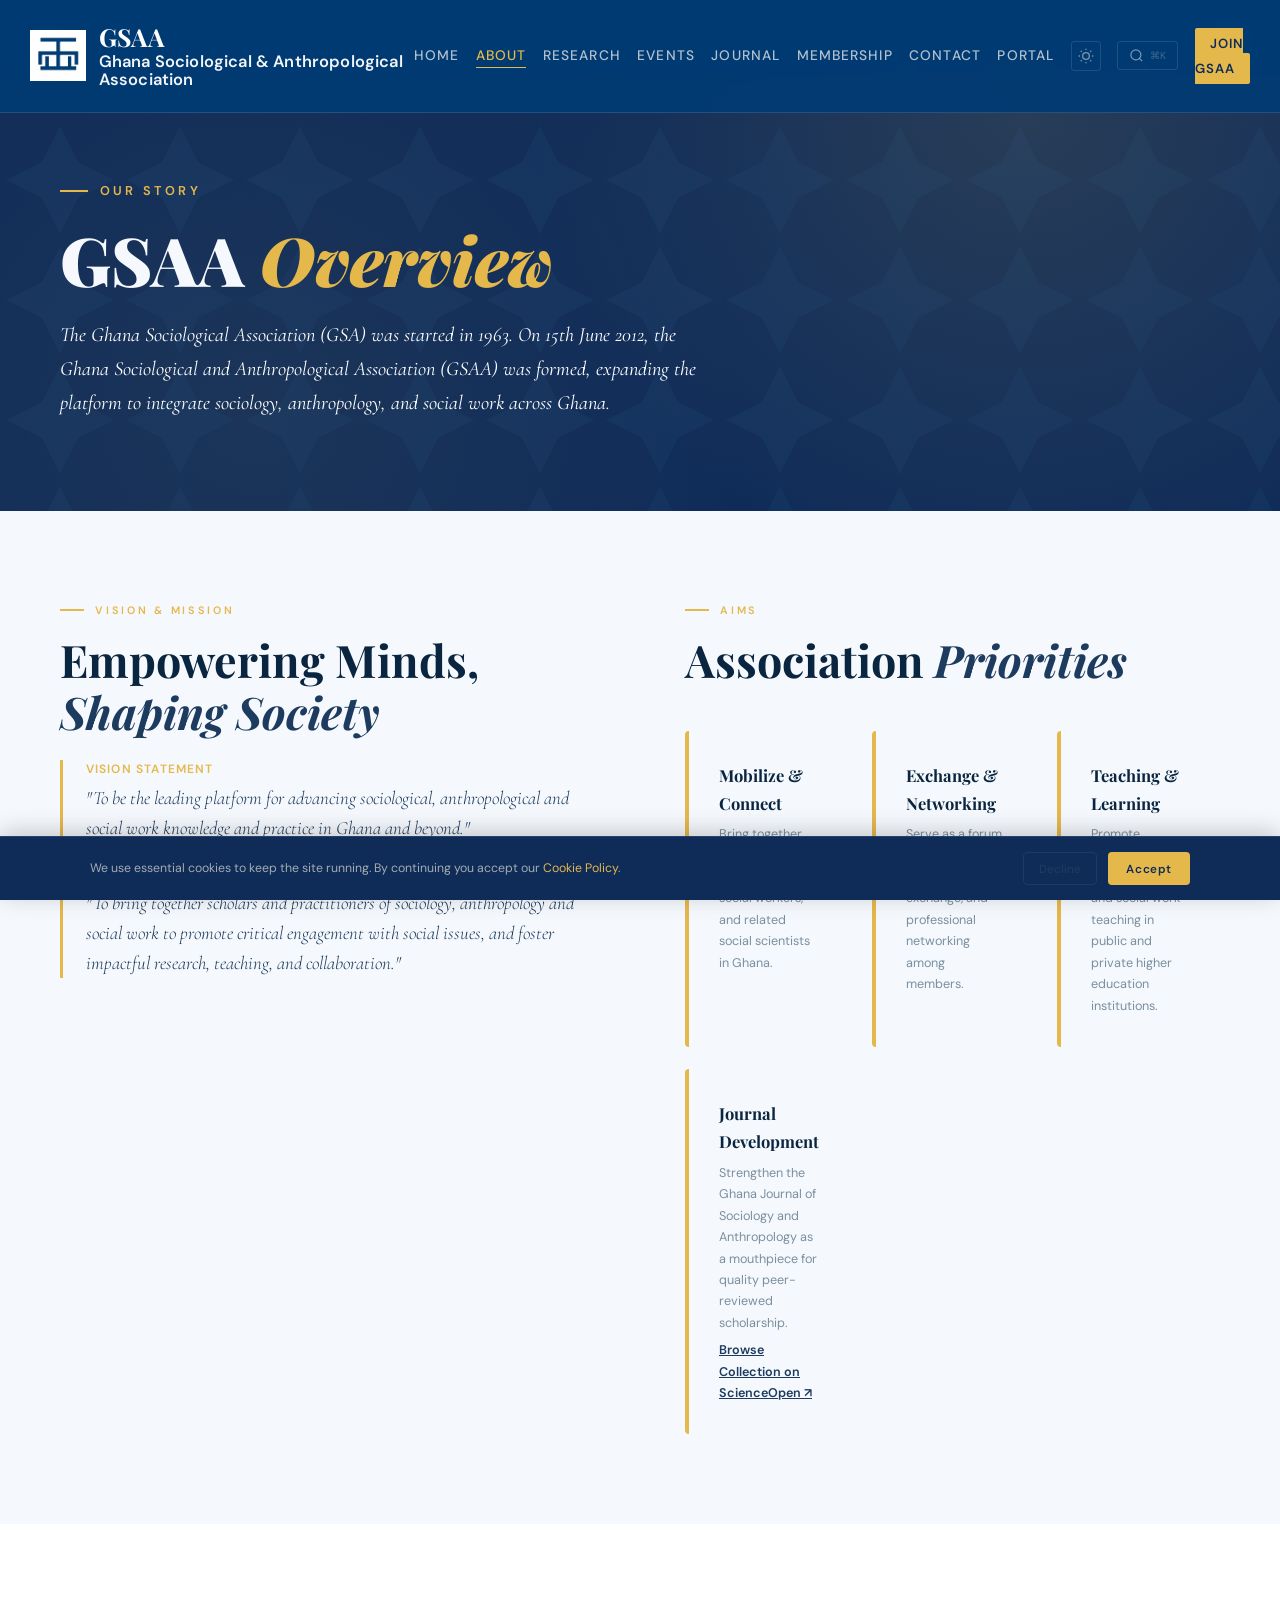
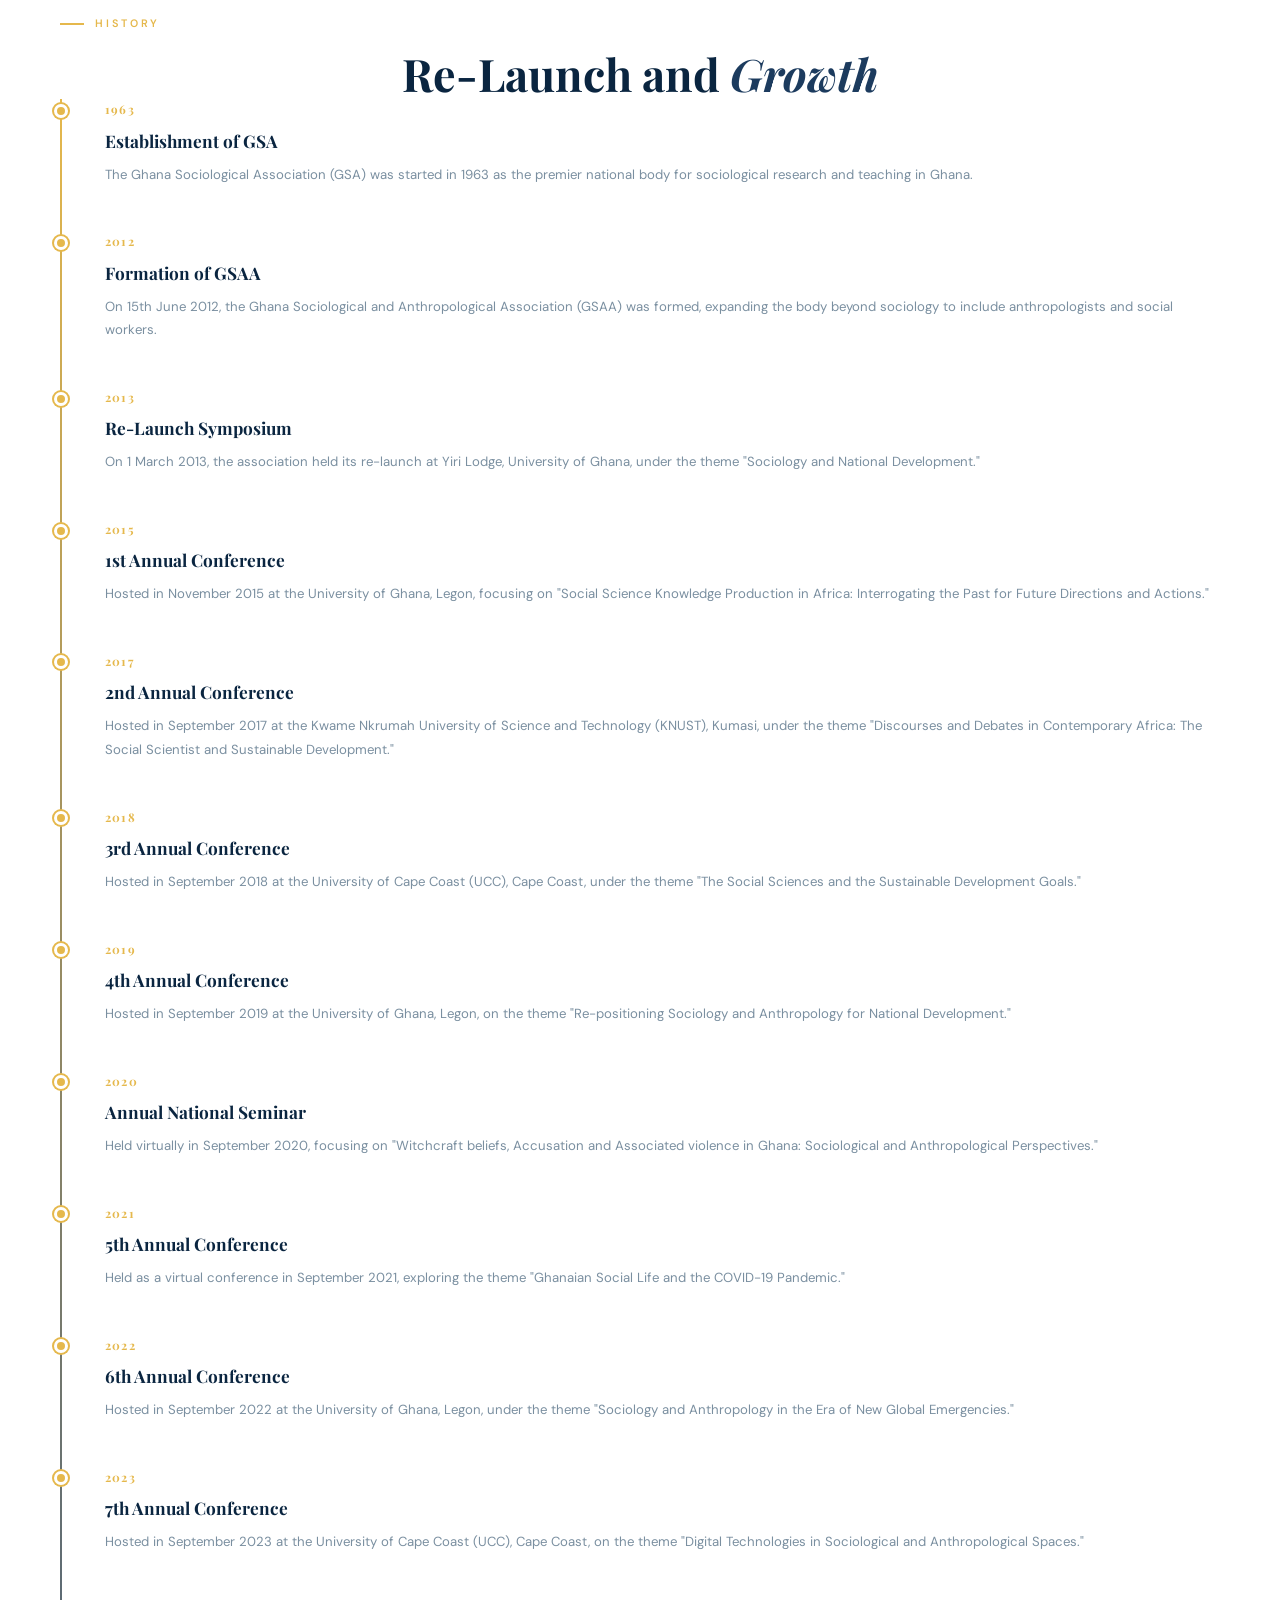
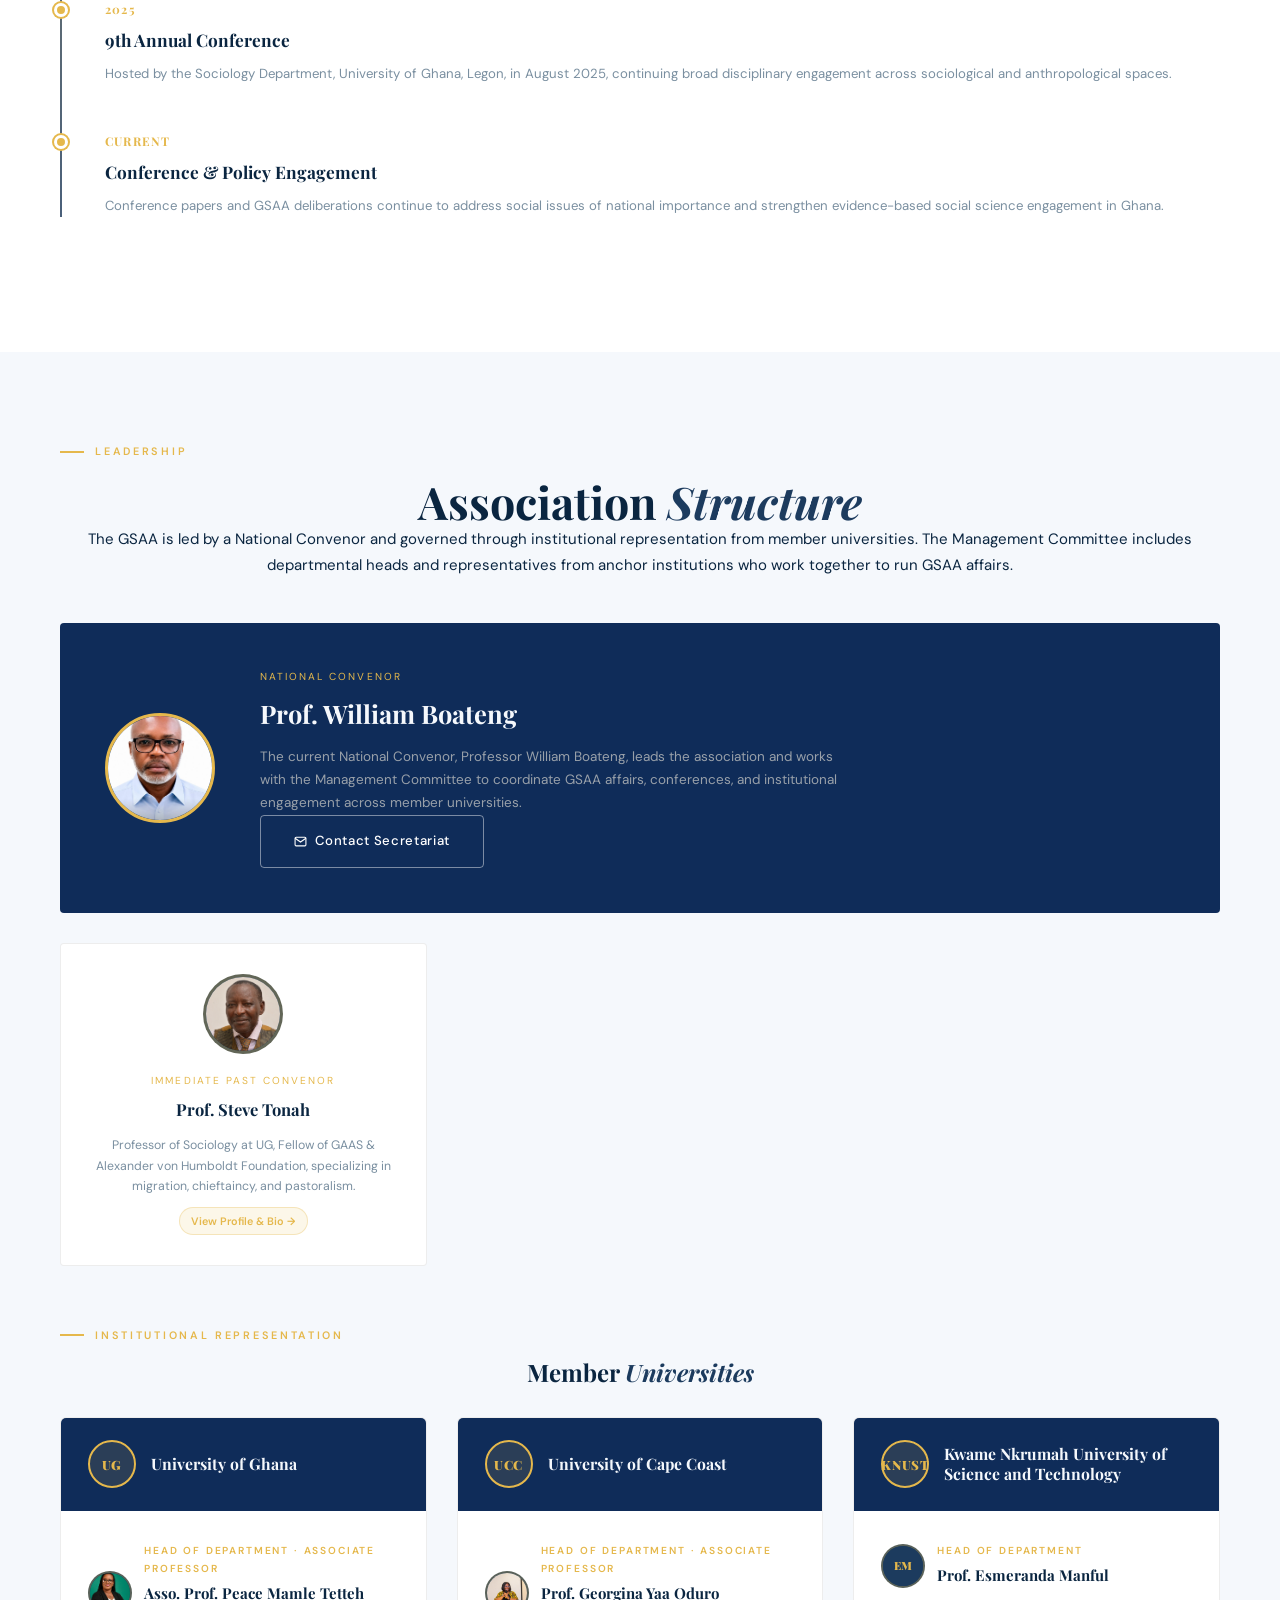
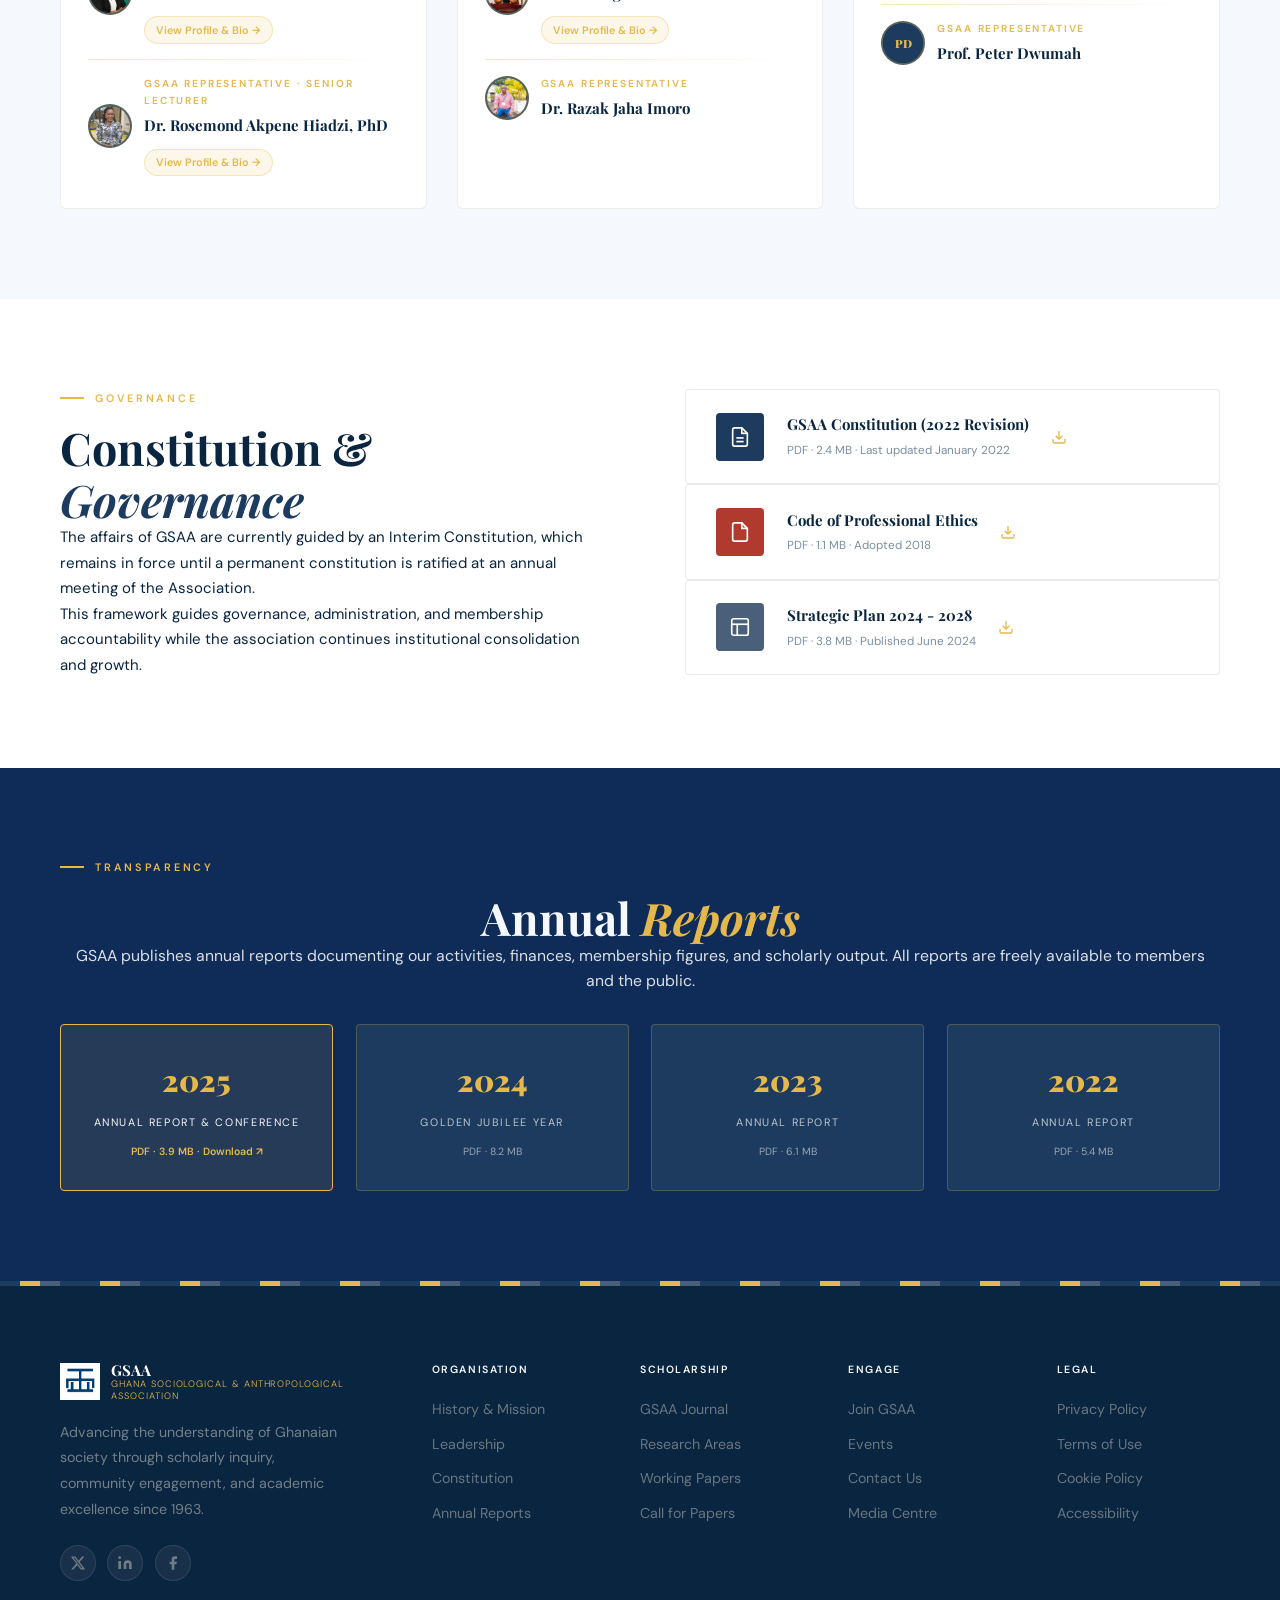
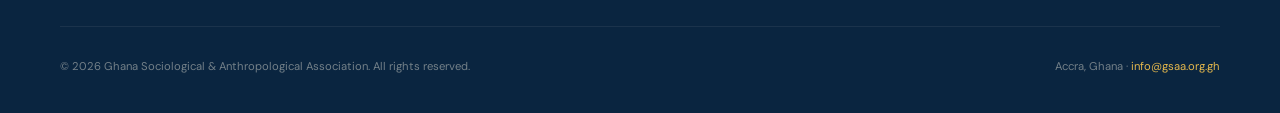
==== commit 5f1ec8e3: "Add rich profile popups for Dr. Rosemond Hiadzi, Prof. Peace Tetteh, Prof. Steve Tonah, Prof. Georgi" ====
--- a/about.html
+++ b/about.html
@@ -3,6 +3,8 @@
 <head>
 <meta charset="UTF-8">
 <meta name="viewport" content="width=device-width, initial-scale=1.0">
+<link rel="icon" type="image/jpeg" href="images/logo.jpg">
+<link rel="apple-touch-icon" href="images/logo.jpg">
 <title>About - GSAA | Ghana Sociological & Anthropological Association</title>
 <meta name="description" content="Learn about the relaunch, aims, structure, and constitution of the Ghana Sociological and Anthropological Association (GSAA).">
 <meta property="og:title" content="About GSAA - Ghana Sociological & Anthropological Association">
@@ -439,14 +441,15 @@
  </div>
 
  <!-- Immediate Past Convenor -->
- <div class="leader-card reveal reveal-delay-1">
+ <div class="leader-card reveal reveal-delay-1 interactive" data-profile="steve-tonah" tabindex="0" role="button" aria-label="View Prof. Steve Tonah's profile">
  <div class="about-photo-wrap">
   <img src="images/leaders/steve-tonah.jpg" alt="Prof. Steve Tonah" onerror="this.style.display='none'; this.nextElementSibling.style.display='flex';">
   <div class="about-photo-fallback">ST</div>
  </div>
  <div class="leader-role">Immediate Past Convenor</div>
  <div class="leader-name">Prof. Steve Tonah</div>
- <p class="leader-bio">Professor Steve Tonah served as the founding convenor who steered the re-launch and growth of the association, laying the groundwork for GSAA's institutional framework.</p>
+ <p class="leader-bio">Professor of Sociology at UG, Fellow of GAAS &amp; Alexander von Humboldt Foundation, specializing in migration, chieftaincy, and pastoralism.</p>
+ <span class="profile-card-badge-trigger">View Profile &amp; Bio &rarr;</span>
  </div>
  </div>
 
@@ -464,27 +467,29 @@
   <div class="institution-name">University of Ghana</div>
  </div>
  <div class="institution-members">
-  <div class="institution-member">
-   <div class="member-photo-wrap">
-    <img src="images/leaders/peace-tetteh.jpg" alt="Prof. Peace Mamle Tetteh" onerror="this.style.display='none'; this.nextElementSibling.style.display='flex';">
-    <div class="member-photo-fallback">PT</div>
-   </div>
-   <div>
-    <div class="member-role">Head of Department</div>
-    <div class="member-name">Prof. Peace Mamle Tetteh</div>
-   </div>
-  </div>
+   <div class="institution-member interactive" data-profile="peace-tetteh" tabindex="0" role="button" aria-label="View Asso. Prof. Peace Mamle Tetteh's profile">
+    <div class="member-photo-wrap">
+     <img src="images/leaders/peace-tetteh.jpg" alt="Asso. Prof. Peace Mamle Tetteh" onerror="this.style.display='none'; this.nextElementSibling.style.display='flex';">
+     <div class="member-photo-fallback">PT</div>
+    </div>
+    <div>
+     <div class="member-role">Head of Department · Associate Professor</div>
+     <div class="member-name">Asso. Prof. Peace Mamle Tetteh</div>
+     <span class="profile-card-badge-trigger">View Profile &amp; Bio &rarr;</span>
+    </div>
+   </div>
   <div class="institution-divider"></div>
-  <div class="institution-member">
-   <div class="member-photo-wrap">
-    <img src="images/leaders/rosemond-hiadzi.jpg" alt="Dr. Rosemond Akpene Hiadzi" onerror="this.style.display='none'; this.nextElementSibling.style.display='flex';">
-    <div class="member-photo-fallback">RH</div>
-   </div>
-   <div>
-    <div class="member-role">GSAA Representative</div>
-    <div class="member-name">Dr. Rosemond Akpene Hiadzi</div>
-   </div>
-  </div>
+   <div class="institution-member interactive" data-profile="rosemond-hiadzi" tabindex="0" role="button" aria-label="View Dr. Rosemond Akpene Hiadzi's profile">
+    <div class="member-photo-wrap">
+     <img src="images/leaders/rosemond-hiadzi.jpg" alt="Dr. Rosemond Akpene Hiadzi, PhD" onerror="this.style.display='none'; this.nextElementSibling.style.display='flex';">
+     <div class="member-photo-fallback">RH</div>
+    </div>
+    <div>
+     <div class="member-role">GSAA Representative · Senior Lecturer</div>
+     <div class="member-name">Dr. Rosemond Akpene Hiadzi, PhD</div>
+     <span class="profile-card-badge-trigger">View Profile &amp; Bio &rarr;</span>
+    </div>
+   </div>
  </div>
  </div>
 
@@ -495,16 +500,17 @@
   <div class="institution-name">University of Cape Coast</div>
  </div>
  <div class="institution-members">
-  <div class="institution-member">
-   <div class="member-photo-wrap">
-    <img src="images/leaders/gina-oduro.jpg" alt="Prof. Georgina Yaa Oduro" onerror="this.style.display='none'; this.nextElementSibling.style.display='flex';">
-    <div class="member-photo-fallback">GO</div>
-   </div>
-   <div>
-    <div class="member-role">Head of Department</div>
-    <div class="member-name">Prof. Georgina Yaa Oduro</div>
-   </div>
-  </div>
+   <div class="institution-member interactive" data-profile="georgina-oduro" tabindex="0" role="button" aria-label="View Prof. Georgina Yaa Oduro's profile">
+    <div class="member-photo-wrap">
+     <img src="images/leaders/gina-oduro.jpg" alt="Prof. Georgina Yaa Oduro" onerror="this.style.display='none'; this.nextElementSibling.style.display='flex';">
+     <div class="member-photo-fallback">GO</div>
+    </div>
+    <div>
+     <div class="member-role">Head of Department · Associate Professor</div>
+     <div class="member-name">Prof. Georgina Yaa Oduro</div>
+     <span class="profile-card-badge-trigger">View Profile &amp; Bio &rarr;</span>
+    </div>
+   </div>
   <div class="institution-divider"></div>
   <div class="institution-member">
    <div class="member-photo-wrap">
--- a/css/base.css
+++ b/css/base.css
@@ -417,3 +417,328 @@
     display: block !important;
   }
 }
+
+/* ── PROFILE MODAL POPUP & INTERACTIVE CARDS ── */
+.profile-card.interactive,
+.institution-member.interactive {
+  cursor: pointer;
+}
+.profile-card.interactive .profile-photo-wrap,
+.institution-member.interactive .member-photo-wrap {
+  cursor: pointer;
+  transition: transform 0.3s ease, box-shadow 0.3s ease, border-color 0.3s ease;
+}
+.profile-card.interactive:hover .profile-photo-wrap,
+.institution-member.interactive:hover .member-photo-wrap {
+  transform: scale(1.08);
+  border-color: var(--gold);
+  box-shadow: 0 0 0 4px rgba(229,184,76,0.3);
+}
+
+.profile-card-badge-trigger {
+  display: inline-flex;
+  align-items: center;
+  gap: 0.35rem;
+  font-size: 0.72rem;
+  font-weight: 600;
+  color: var(--gold);
+  background: rgba(229,184,76,0.12);
+  border: 1px solid rgba(229,184,76,0.3);
+  border-radius: 20px;
+  padding: 0.25rem 0.75rem;
+  margin-top: 0.65rem;
+  transition: var(--transition);
+  cursor: pointer;
+}
+.profile-card.interactive:hover .profile-card-badge-trigger,
+.institution-member.interactive:hover .profile-card-badge-trigger {
+  background: var(--gold);
+  color: var(--green-deep);
+}
+
+.profile-modal-overlay {
+  position: fixed;
+  top: 0; left: 0; width: 100vw; height: 100vh;
+  background: rgba(7, 21, 38, 0.78);
+  backdrop-filter: blur(8px);
+  -webkit-backdrop-filter: blur(8px);
+  z-index: 9999;
+  display: flex;
+  align-items: center;
+  justify-content: center;
+  padding: 1.5rem;
+  opacity: 0;
+  visibility: hidden;
+  transition: opacity 0.3s ease, visibility 0.3s ease;
+}
+.profile-modal-overlay.active {
+  opacity: 1;
+  visibility: visible;
+}
+
+.profile-modal-container {
+  background: var(--white);
+  color: var(--text-dark);
+  width: 100%;
+  max-width: 820px;
+  max-height: 90vh;
+  border-radius: 12px;
+  border: 1px solid rgba(229,184,76,0.3);
+  box-shadow: var(--shadow-lg);
+  display: flex;
+  flex-direction: column;
+  overflow: hidden;
+  transform: translateY(20px) scale(0.97);
+  transition: transform 0.3s ease;
+  position: relative;
+}
+.profile-modal-overlay.active .profile-modal-container {
+  transform: translateY(0) scale(1);
+}
+
+.profile-modal-header {
+  background: linear-gradient(135deg, var(--green-deep) 0%, var(--green-mid) 100%);
+  color: #FFFFFF;
+  padding: 2rem;
+  position: relative;
+  display: flex;
+  gap: 1.5rem;
+  align-items: center;
+  border-bottom: 3px solid var(--gold);
+}
+.profile-modal-close {
+  position: absolute;
+  top: 1rem;
+  right: 1.25rem;
+  background: rgba(255,255,255,0.12);
+  border: 1px solid rgba(255,255,255,0.2);
+  color: #FFFFFF;
+  width: 36px;
+  height: 36px;
+  border-radius: 50%;
+  font-size: 1.4rem;
+  line-height: 1;
+  display: flex;
+  align-items: center;
+  justify-content: center;
+  cursor: pointer;
+  transition: var(--transition);
+  z-index: 2;
+}
+.profile-modal-close:hover {
+  background: var(--gold);
+  color: var(--green-deep);
+  transform: rotate(90deg);
+}
+
+.profile-modal-avatar-wrap {
+  width: 110px;
+  height: 110px;
+  border-radius: 50%;
+  overflow: hidden;
+  border: 3px solid var(--gold);
+  box-shadow: 0 4px 16px rgba(0,0,0,0.3);
+  flex-shrink: 0;
+  background: var(--green-mid);
+}
+.profile-modal-avatar-wrap img {
+  width: 100%;
+  height: 100%;
+  object-fit: cover;
+}
+
+.profile-modal-title-area {
+  flex: 1;
+}
+.profile-modal-badge {
+  display: inline-block;
+  font-size: 0.75rem;
+  font-weight: 700;
+  letter-spacing: 0.05em;
+  text-transform: uppercase;
+  color: var(--gold);
+  background: rgba(229,184,76,0.15);
+  border: 1px solid rgba(229,184,76,0.3);
+  padding: 0.25rem 0.75rem;
+  border-radius: 20px;
+  margin-bottom: 0.5rem;
+}
+.profile-modal-name {
+  font-family: 'Playfair Display', serif;
+  font-size: 1.6rem;
+  font-weight: 700;
+  line-height: 1.25;
+  color: #FFFFFF;
+  margin-bottom: 0.35rem;
+}
+.profile-modal-role {
+  font-size: 0.95rem;
+  color: rgba(255,255,255,0.85);
+  font-weight: 500;
+}
+
+.profile-modal-tabs {
+  display: flex;
+  flex-wrap: wrap;
+  gap: 0.4rem;
+  background: var(--cream);
+  border-bottom: 1px solid rgba(0,0,0,0.08);
+  padding: 0.4rem;
+}
+.profile-modal-tab {
+  padding: 0.55rem 0.95rem;
+  font-size: 0.82rem;
+  font-weight: 600;
+  color: var(--text-mid);
+  background: transparent;
+  border: 1px solid transparent;
+  border-radius: 6px;
+  cursor: pointer;
+  white-space: normal;
+  transition: var(--transition);
+  display: inline-flex;
+  align-items: center;
+  gap: 0.4rem;
+}
+.profile-modal-tab:hover {
+  color: var(--green-deep);
+  background: rgba(0,0,0,0.02);
+}
+.profile-modal-tab.active {
+  color: var(--green-deep);
+  border-bottom-color: var(--gold);
+  background: var(--white);
+}
+
+.profile-modal-body {
+  padding: 1.75rem 2rem;
+  overflow-y: auto;
+  flex: 1;
+  line-height: 1.7;
+  font-size: 0.95rem;
+}
+
+.profile-tab-content {
+  display: none;
+  animation: fadeInTab 0.3s ease;
+}
+.profile-tab-content.active {
+  display: block;
+}
+@keyframes fadeInTab {
+  from { opacity: 0; transform: translateY(6px); }
+  to { opacity: 1; transform: translateY(0); }
+}
+
+.profile-bio-paragraph {
+  margin-bottom: 1.1rem;
+  color: var(--text-dark);
+}
+.profile-section-heading {
+  font-family: 'Playfair Display', serif;
+  font-size: 1.2rem;
+  font-weight: 700;
+  color: var(--green-deep);
+  margin: 1.5rem 0 0.85rem;
+  display: flex;
+  align-items: center;
+  gap: 0.5rem;
+  border-bottom: 1px solid rgba(0,0,0,0.08);
+  padding-bottom: 0.4rem;
+}
+.profile-section-heading:first-child {
+  margin-top: 0;
+}
+
+.profile-list-grid {
+  display: grid;
+  grid-template-columns: repeat(auto-fit, minmax(280px, 1fr));
+  gap: 1rem;
+  margin-top: 1rem;
+}
+.profile-item-card {
+  background: var(--cream);
+  border-left: 3px solid var(--gold);
+  padding: 1rem 1.25rem;
+  border-radius: 0 6px 6px 0;
+}
+.profile-item-title {
+  font-weight: 700;
+  color: var(--green-deep);
+  margin-bottom: 0.25rem;
+}
+.profile-item-desc {
+  font-size: 0.88rem;
+  color: var(--text-mid);
+}
+
+.journal-pill-list {
+  display: flex;
+  flex-wrap: wrap;
+  gap: 0.6rem;
+  margin-top: 0.75rem;
+}
+.journal-pill {
+  background: var(--green-deep);
+  color: var(--gold);
+  padding: 0.4rem 0.85rem;
+  border-radius: 20px;
+  font-size: 0.85rem;
+  font-weight: 600;
+  display: inline-flex;
+  align-items: center;
+  gap: 0.4rem;
+}
+
+[data-theme="dark"] .profile-modal-container {
+  background: var(--green-deep);
+  color: var(--text-dark);
+  border-color: rgba(229,184,76,0.3);
+}
+[data-theme="dark"] .profile-modal-tabs {
+  background: var(--green-mid);
+  border-bottom-color: rgba(255,255,255,0.08);
+}
+[data-theme="dark"] .profile-modal-tab {
+  color: var(--text-mid);
+}
+[data-theme="dark"] .profile-modal-tab.active {
+  color: var(--gold);
+  background: var(--green-deep);
+  border-bottom-color: var(--gold);
+}
+[data-theme="dark"] .profile-bio-paragraph {
+  color: var(--text-dark);
+}
+[data-theme="dark"] .profile-item-card {
+  background: var(--green-mid);
+  border-left-color: var(--gold);
+}
+[data-theme="dark"] .profile-item-title {
+  color: var(--gold);
+}
+[data-theme="dark"] .profile-section-heading {
+  color: var(--gold);
+  border-bottom-color: rgba(255,255,255,0.1);
+}
+
+@media (max-width: 640px) {
+  .profile-modal-header {
+    flex-direction: column;
+    text-align: center;
+    padding: 1.5rem 1rem;
+    gap: 0.75rem;
+  }
+  .profile-modal-avatar-wrap {
+    width: 85px; height: 85px;
+  }
+  .profile-modal-name {
+    font-size: 1.35rem;
+  }
+  .profile-modal-body {
+    padding: 1.25rem;
+  }
+  .profile-modal-tabs {
+    justify-content: flex-start;
+  }
+}
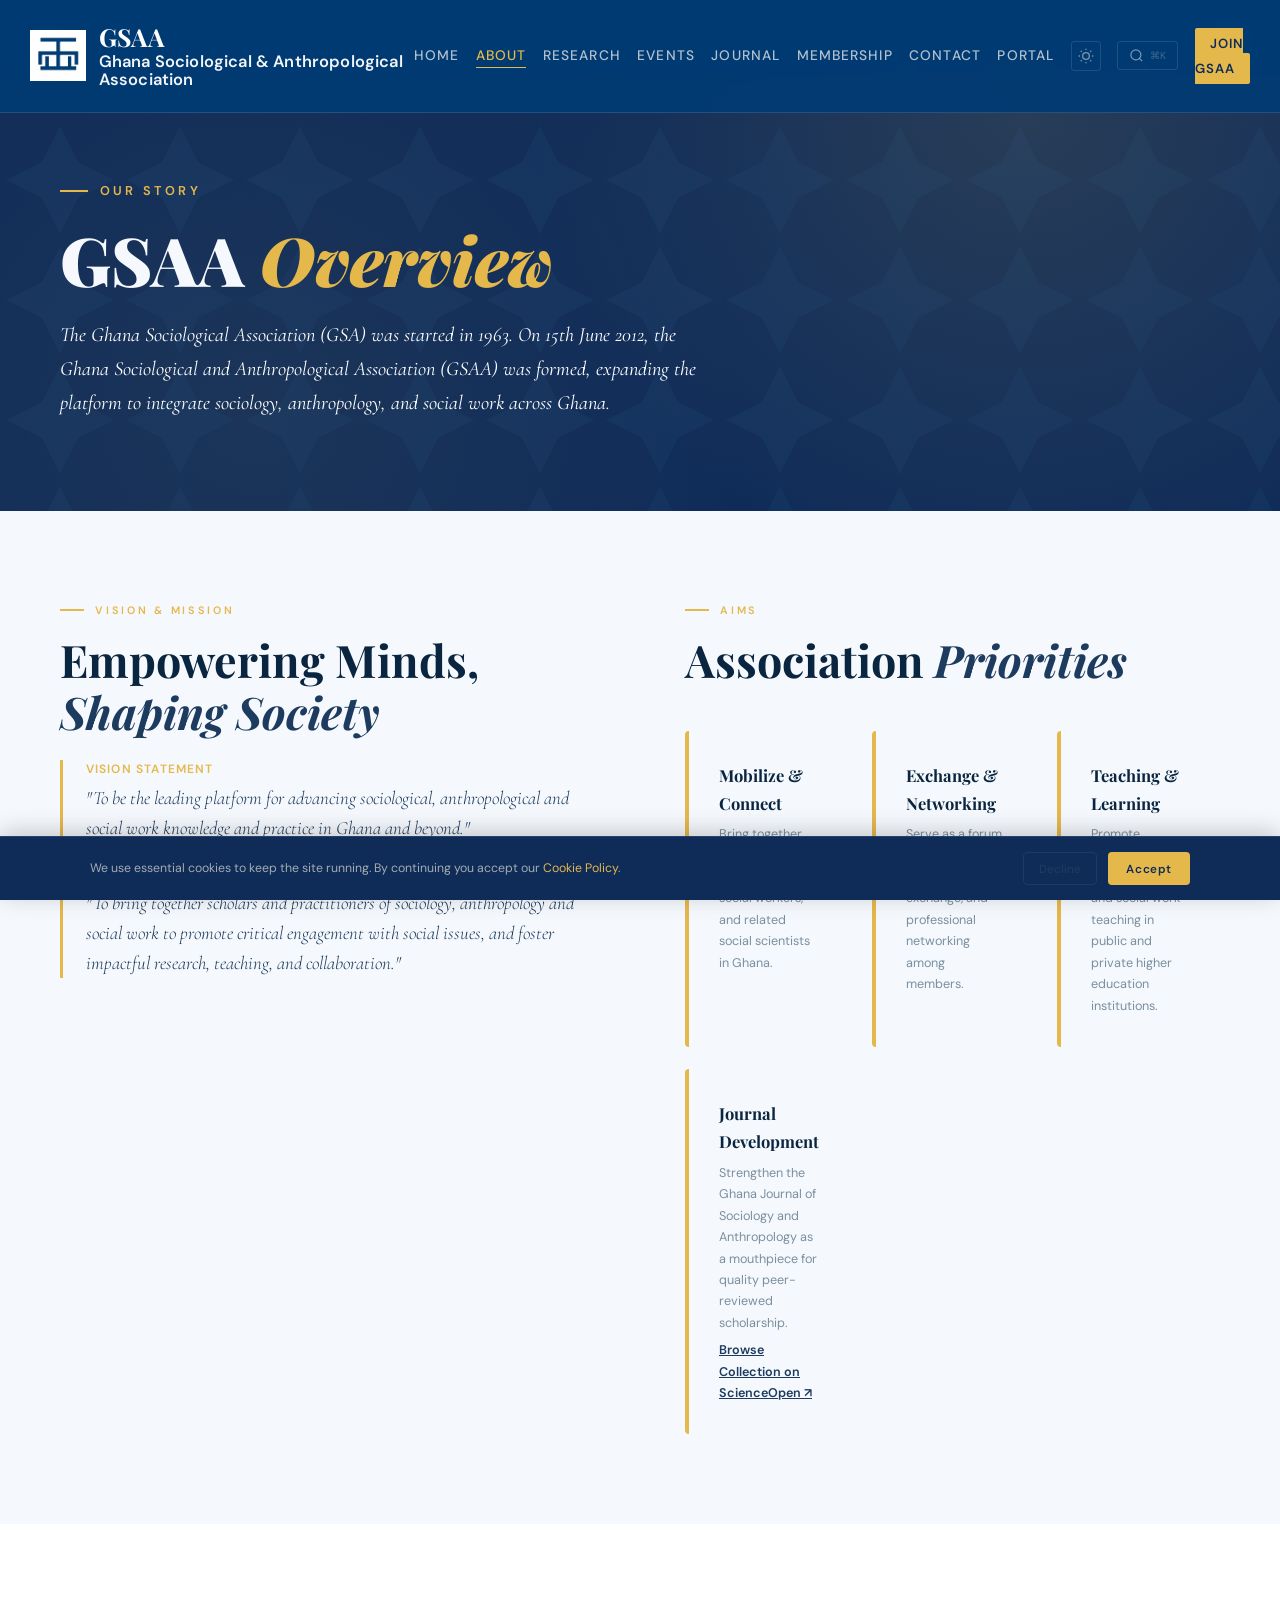
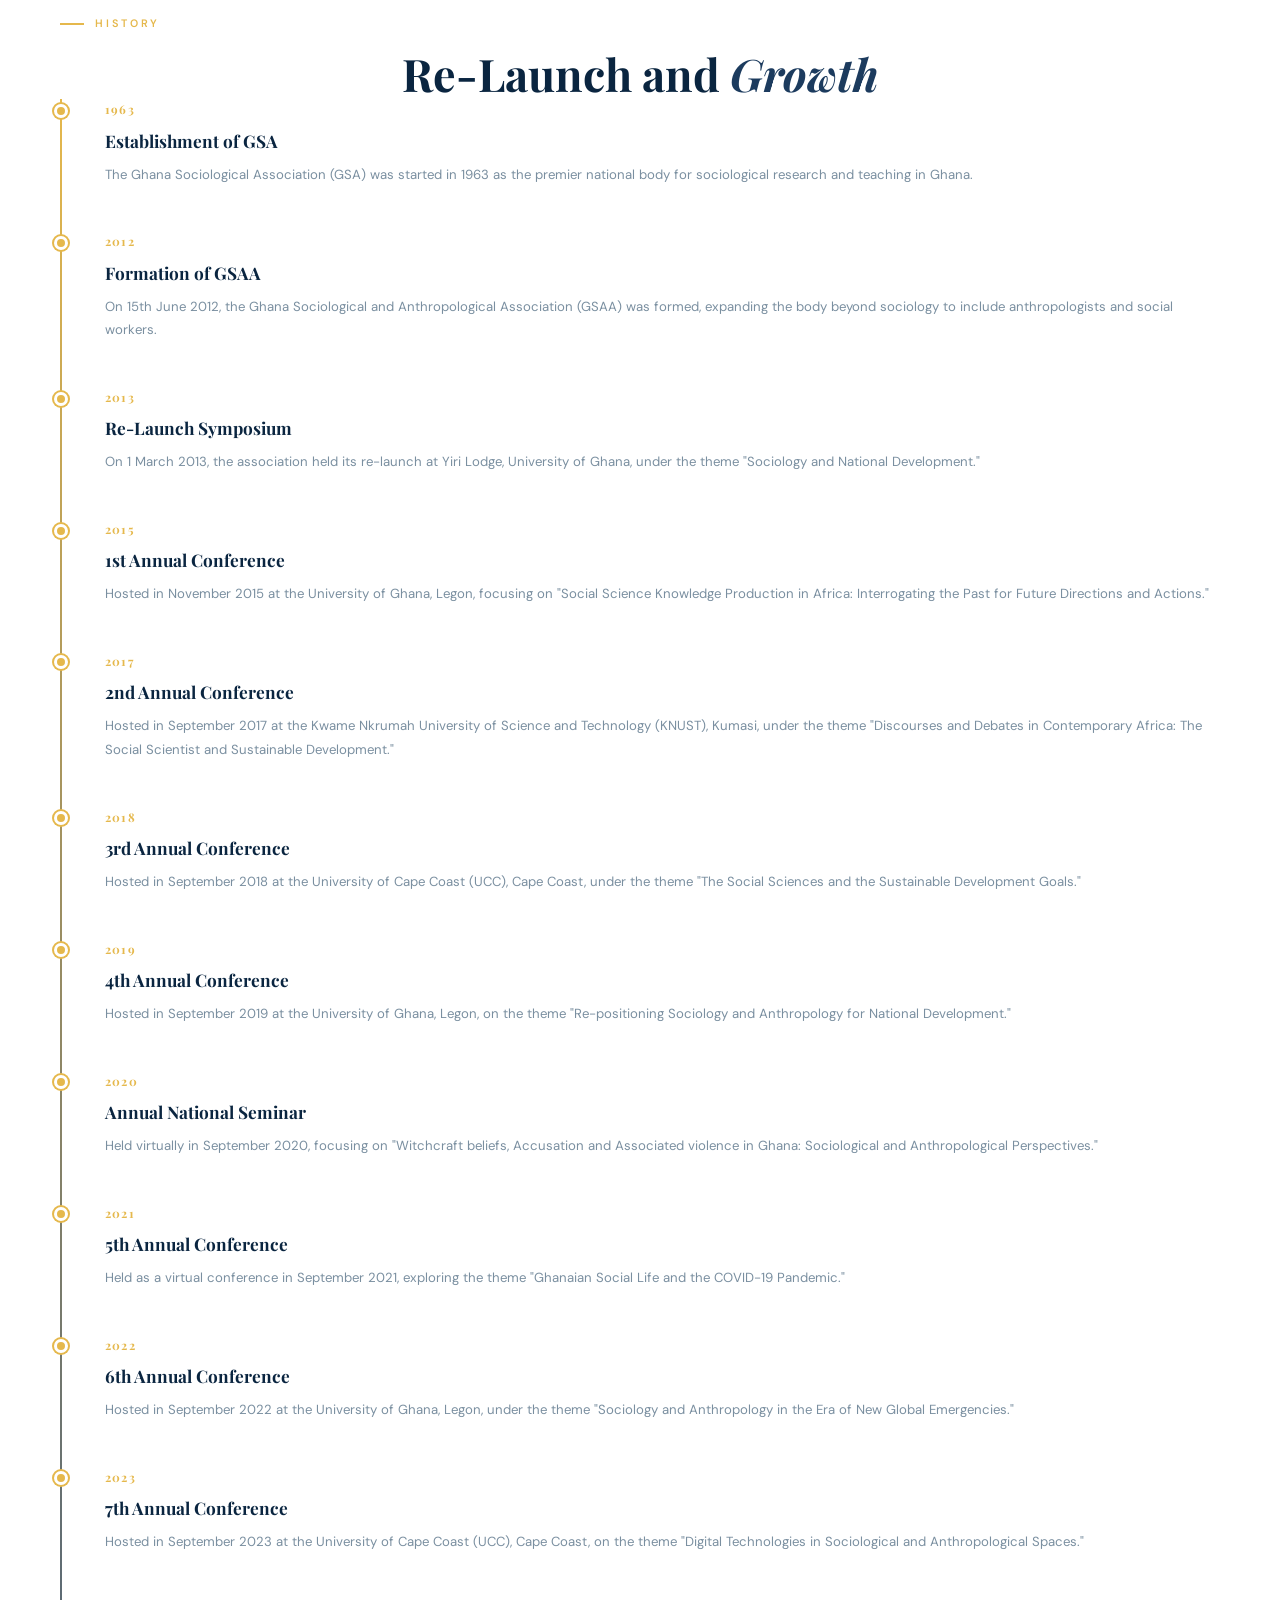
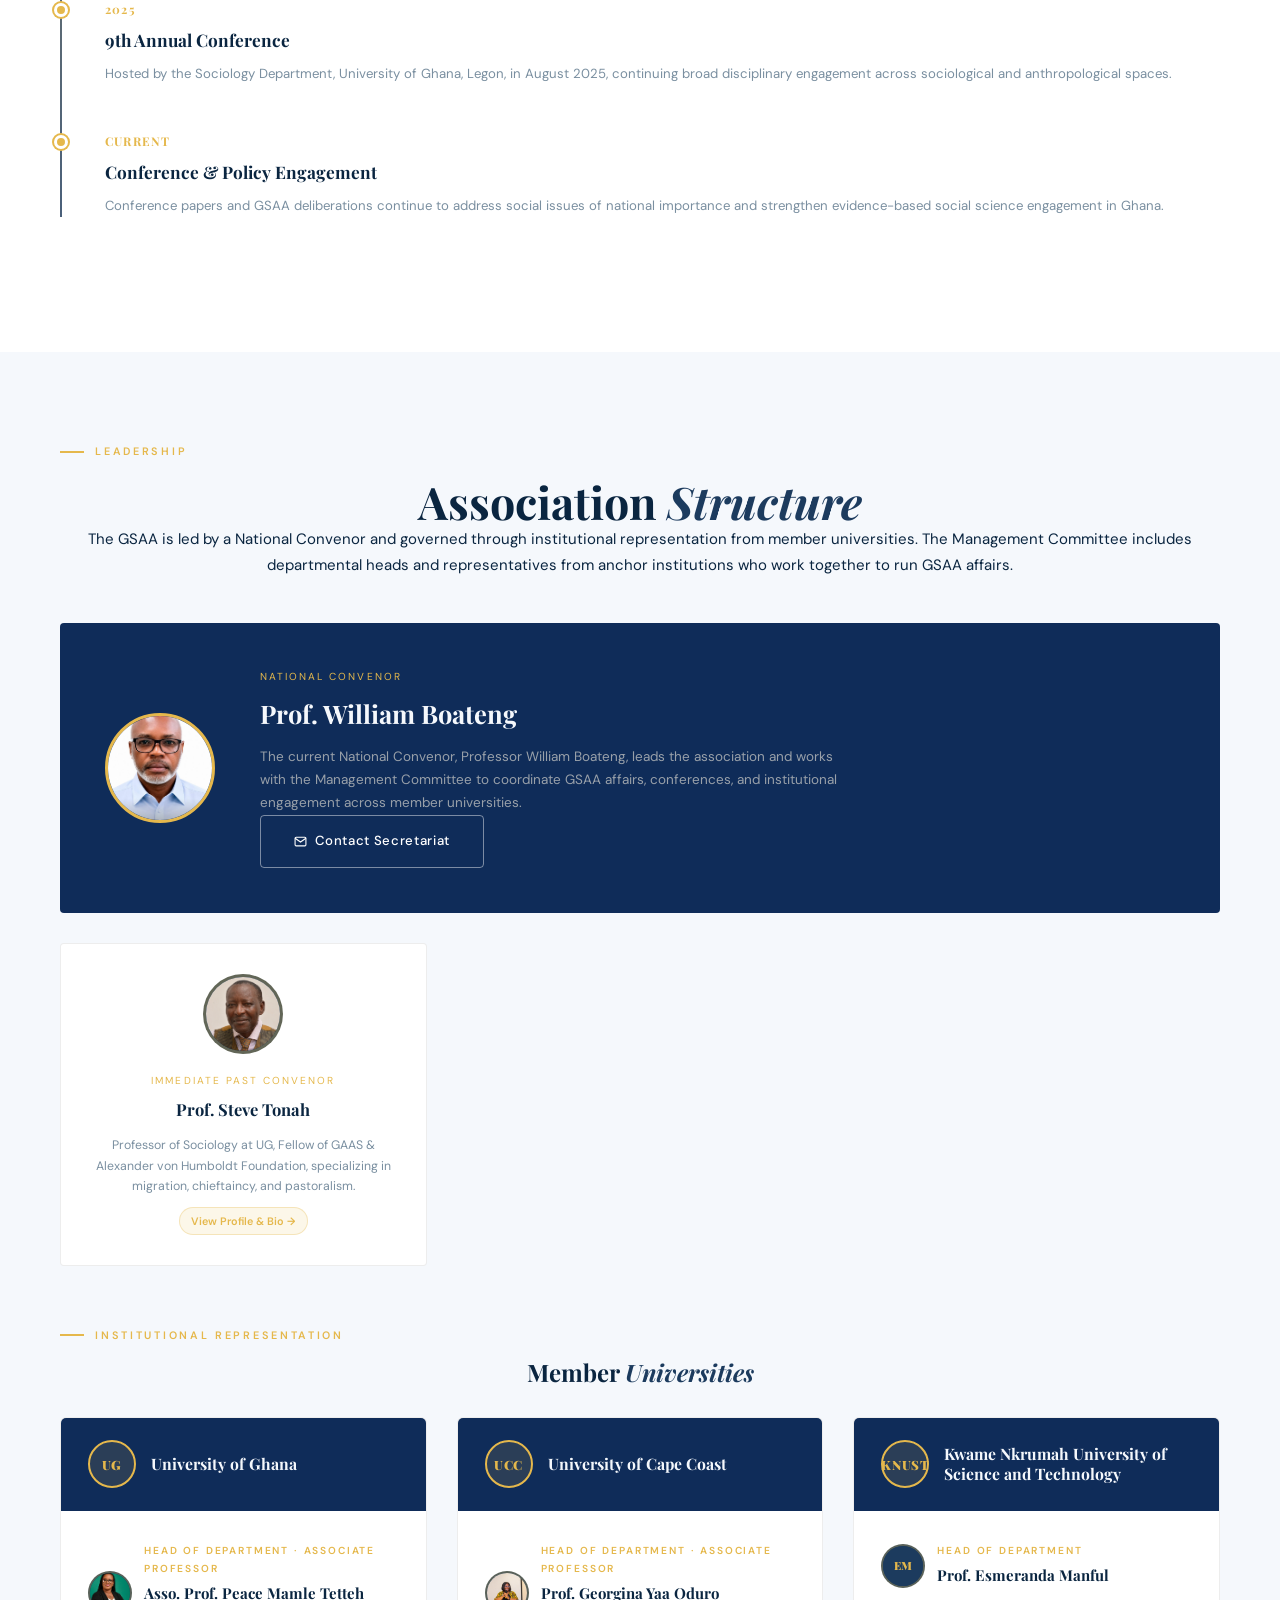
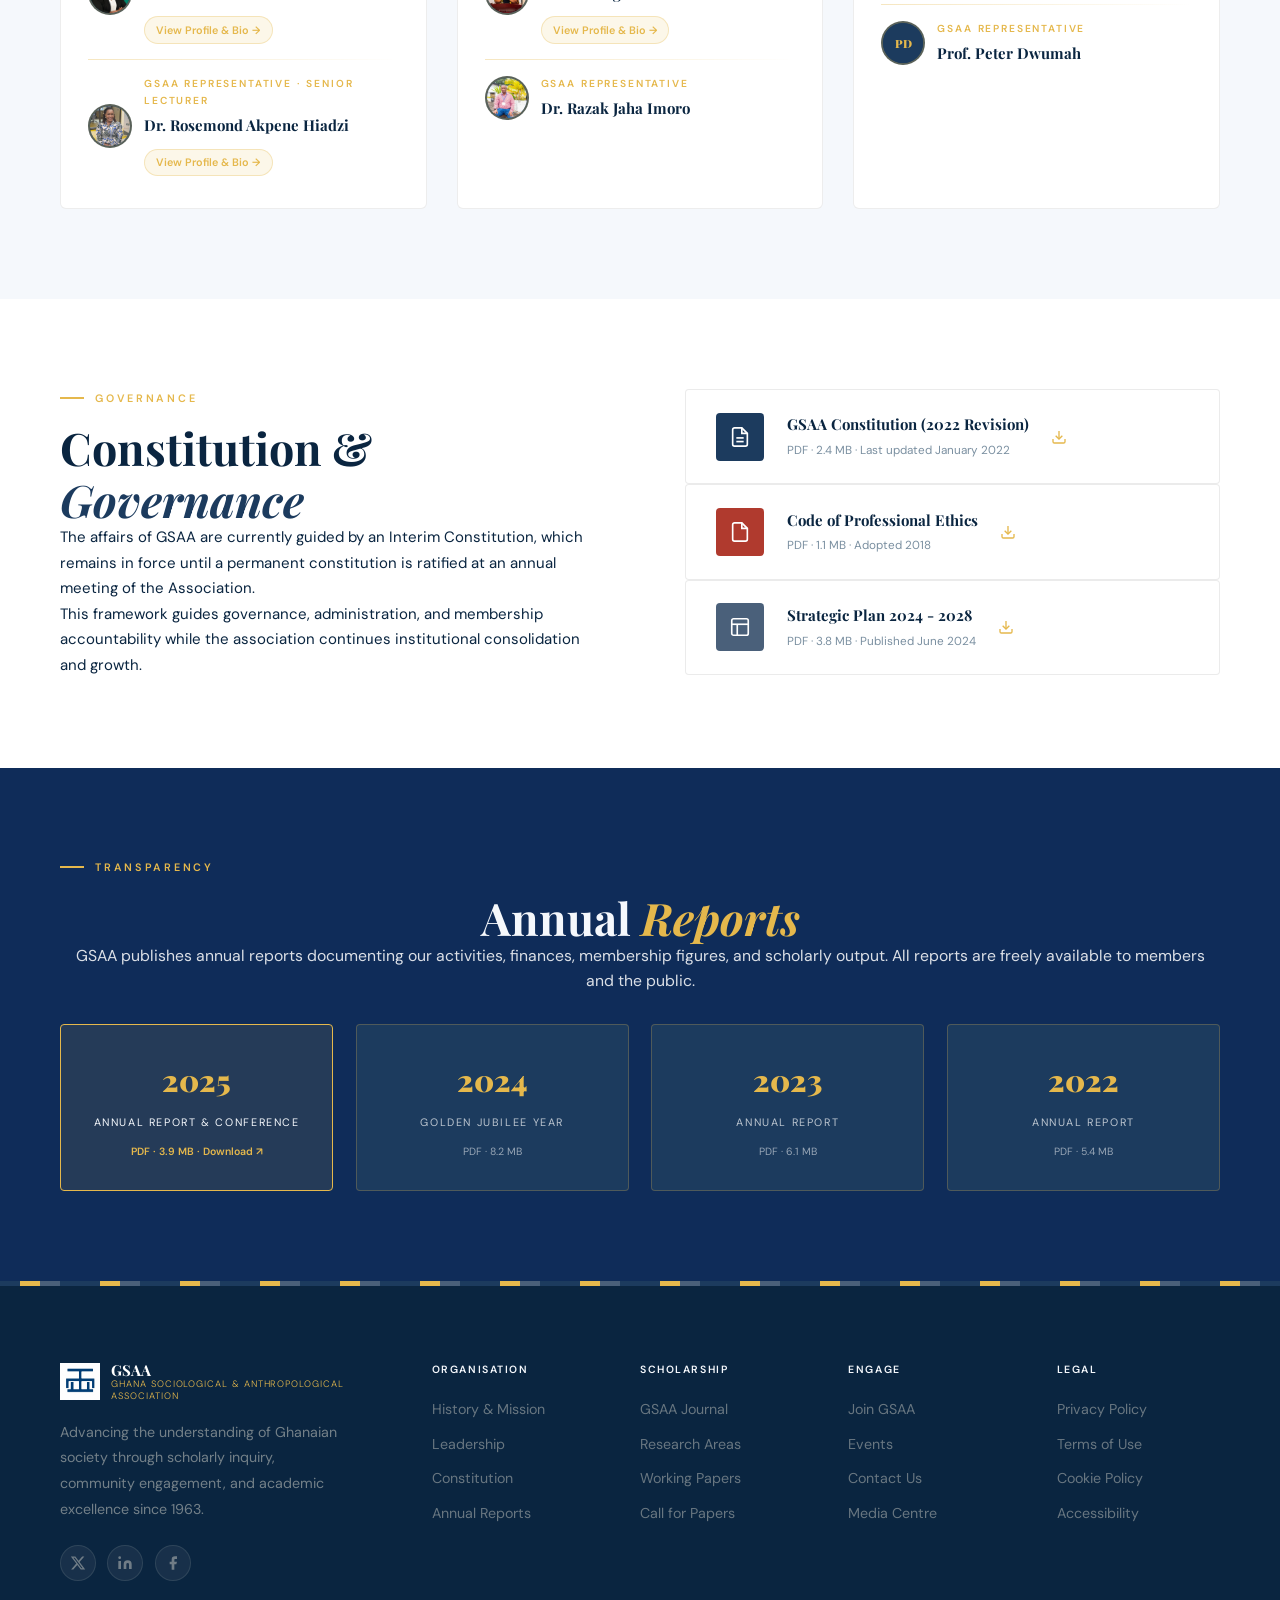
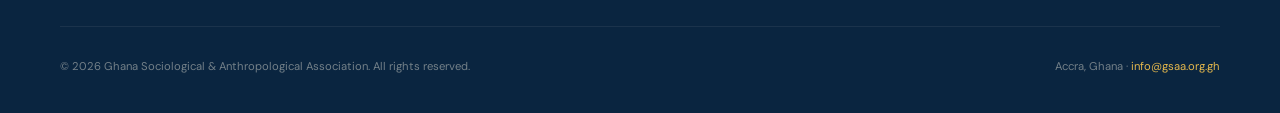
==== commit 93dca1a3: "Remove PhD suffix from Dr. Rosemond Akpene Hiadzi name across profile modal and cards" ====
--- a/about.html
+++ b/about.html
@@ -481,12 +481,12 @@
   <div class="institution-divider"></div>
    <div class="institution-member interactive" data-profile="rosemond-hiadzi" tabindex="0" role="button" aria-label="View Dr. Rosemond Akpene Hiadzi's profile">
     <div class="member-photo-wrap">
-     <img src="images/leaders/rosemond-hiadzi.jpg" alt="Dr. Rosemond Akpene Hiadzi, PhD" onerror="this.style.display='none'; this.nextElementSibling.style.display='flex';">
+     <img src="images/leaders/rosemond-hiadzi.jpg" alt="Dr. Rosemond Akpene Hiadzi" onerror="this.style.display='none'; this.nextElementSibling.style.display='flex';">
      <div class="member-photo-fallback">RH</div>
     </div>
     <div>
      <div class="member-role">GSAA Representative · Senior Lecturer</div>
-     <div class="member-name">Dr. Rosemond Akpene Hiadzi, PhD</div>
+     <div class="member-name">Dr. Rosemond Akpene Hiadzi</div>
      <span class="profile-card-badge-trigger">View Profile &amp; Bio &rarr;</span>
     </div>
    </div>
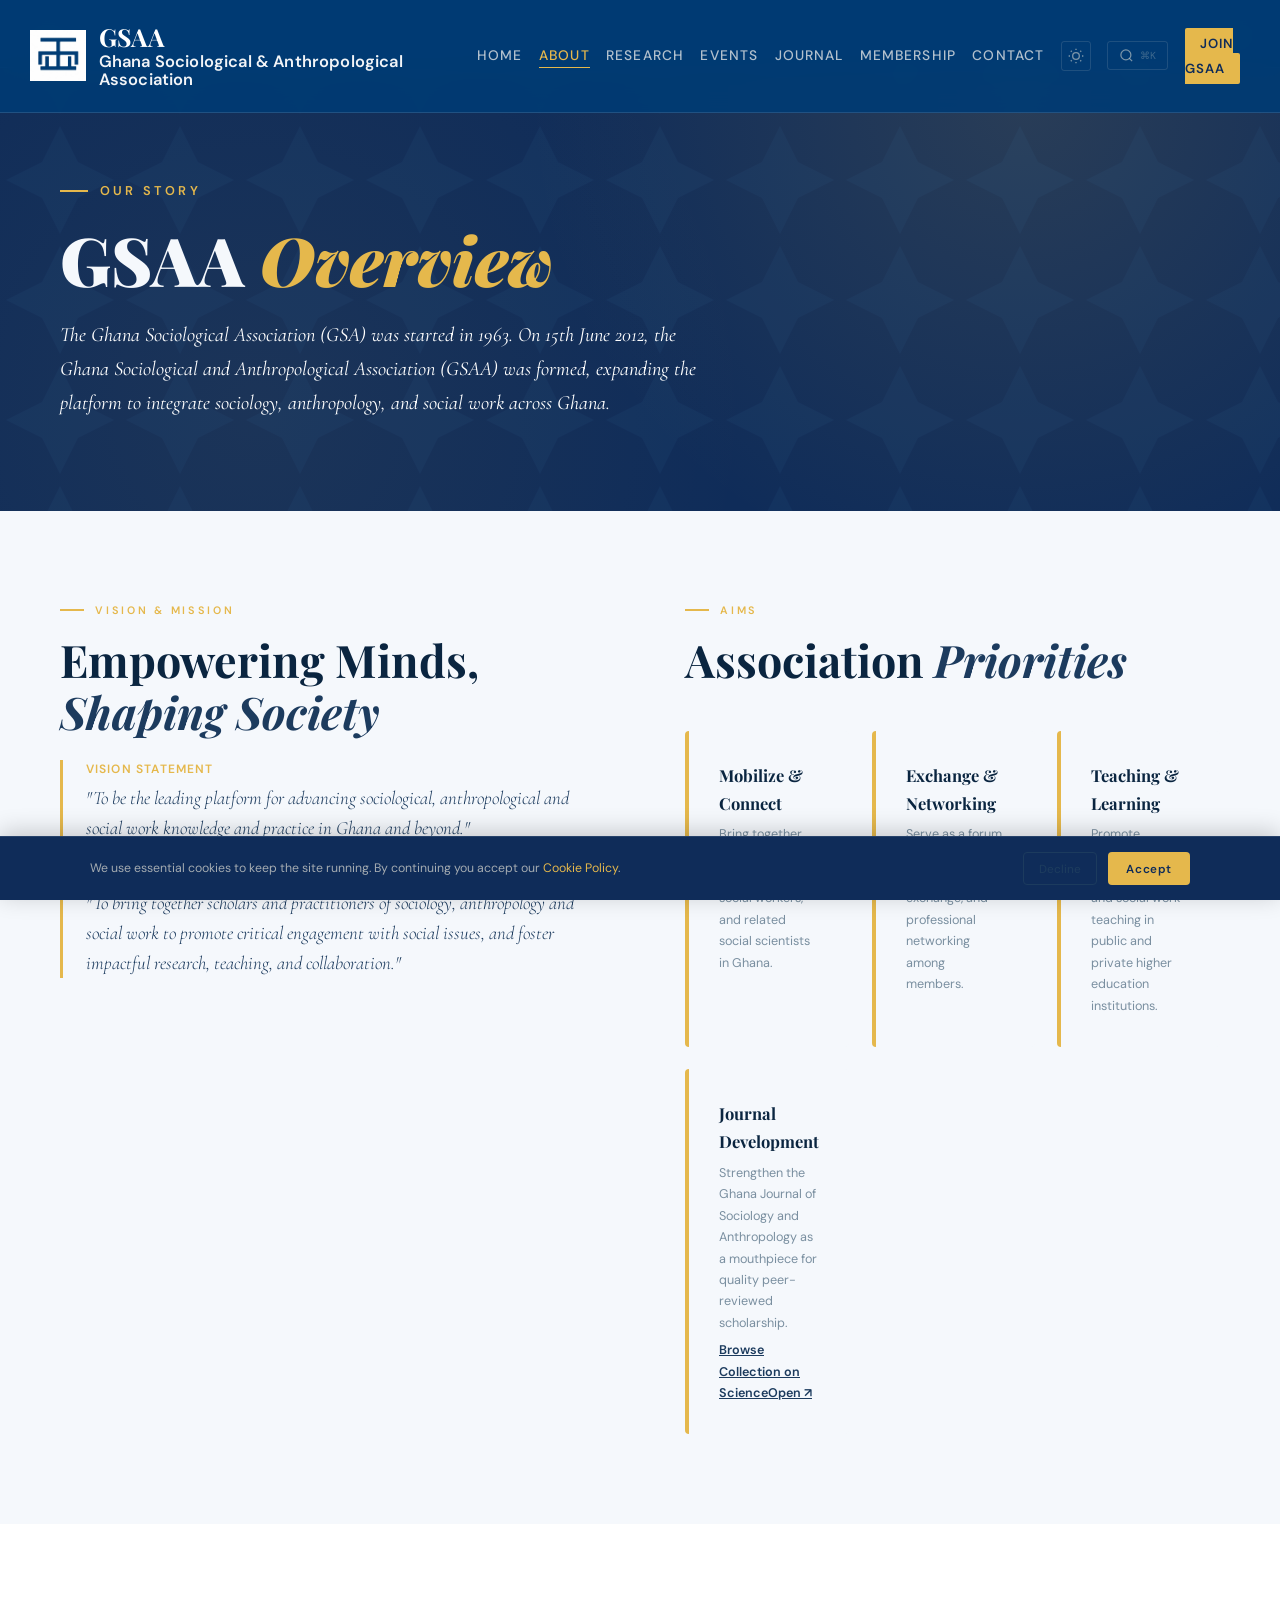
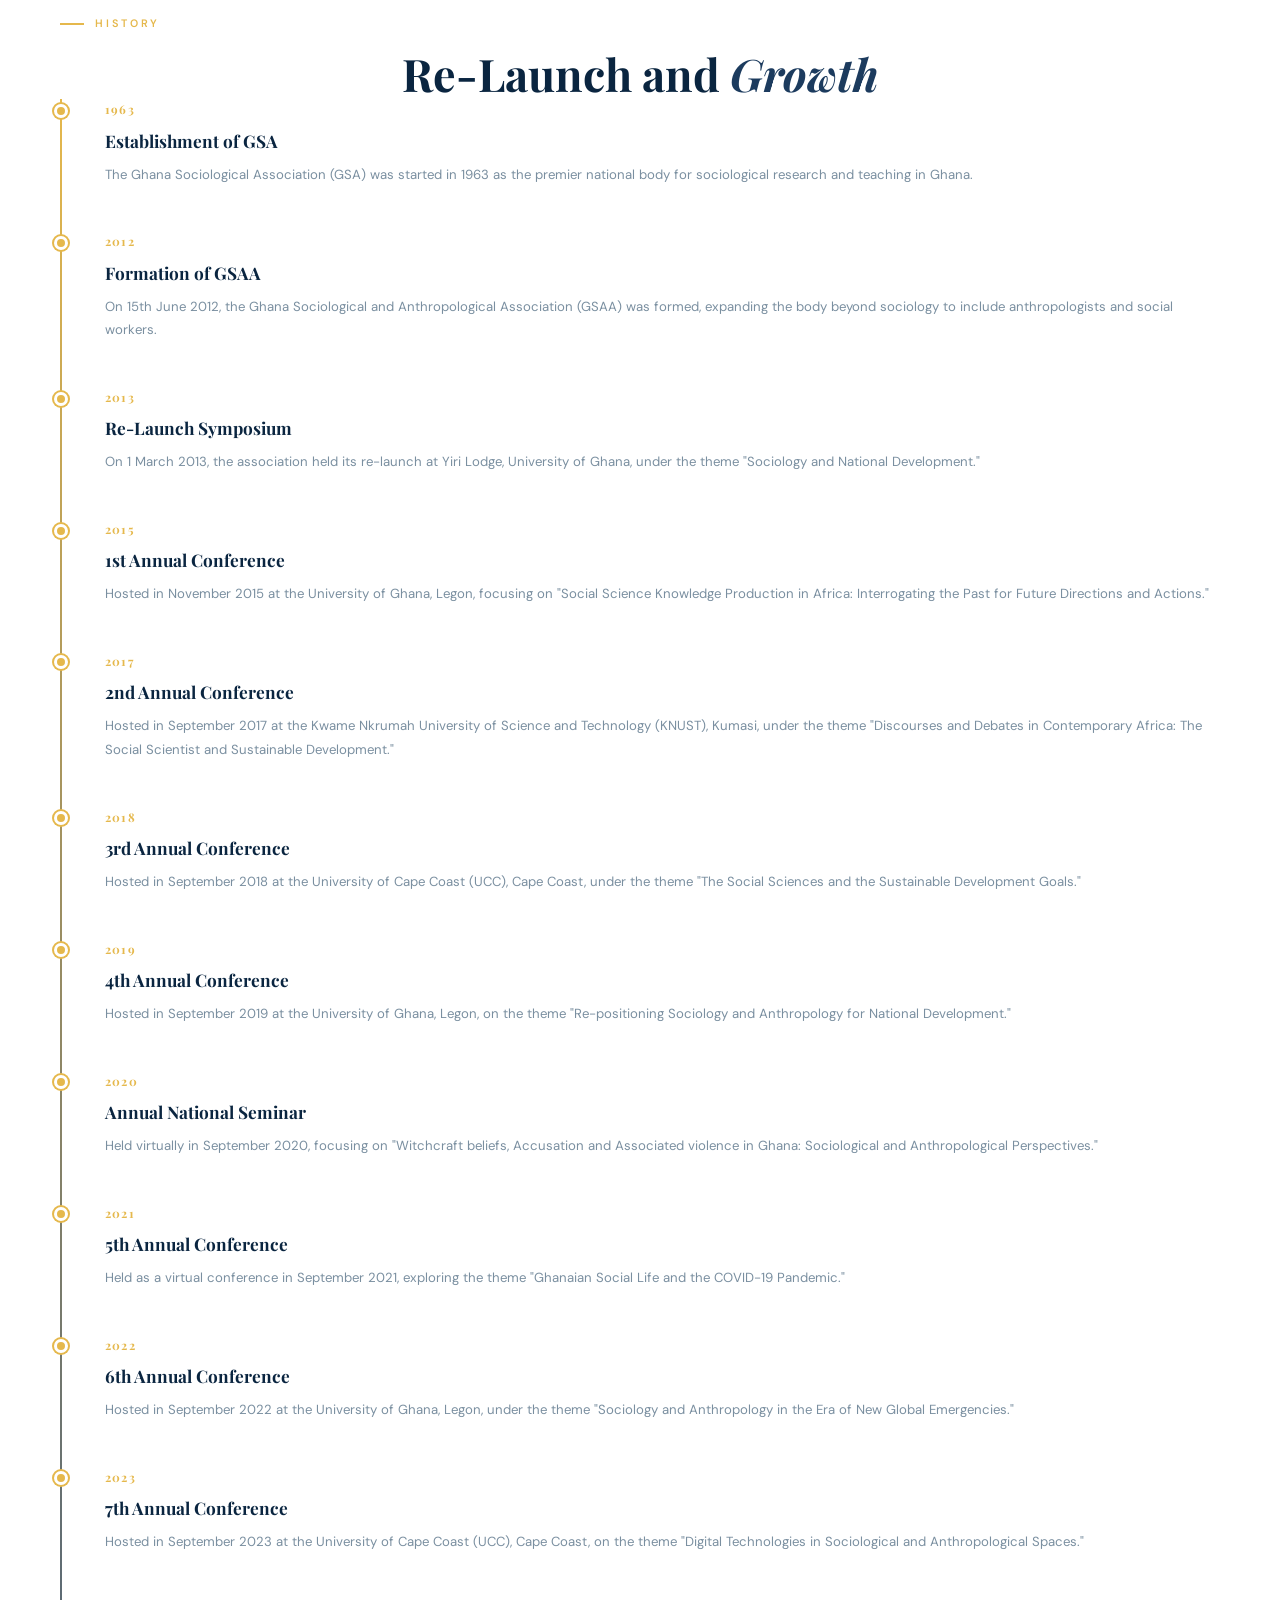
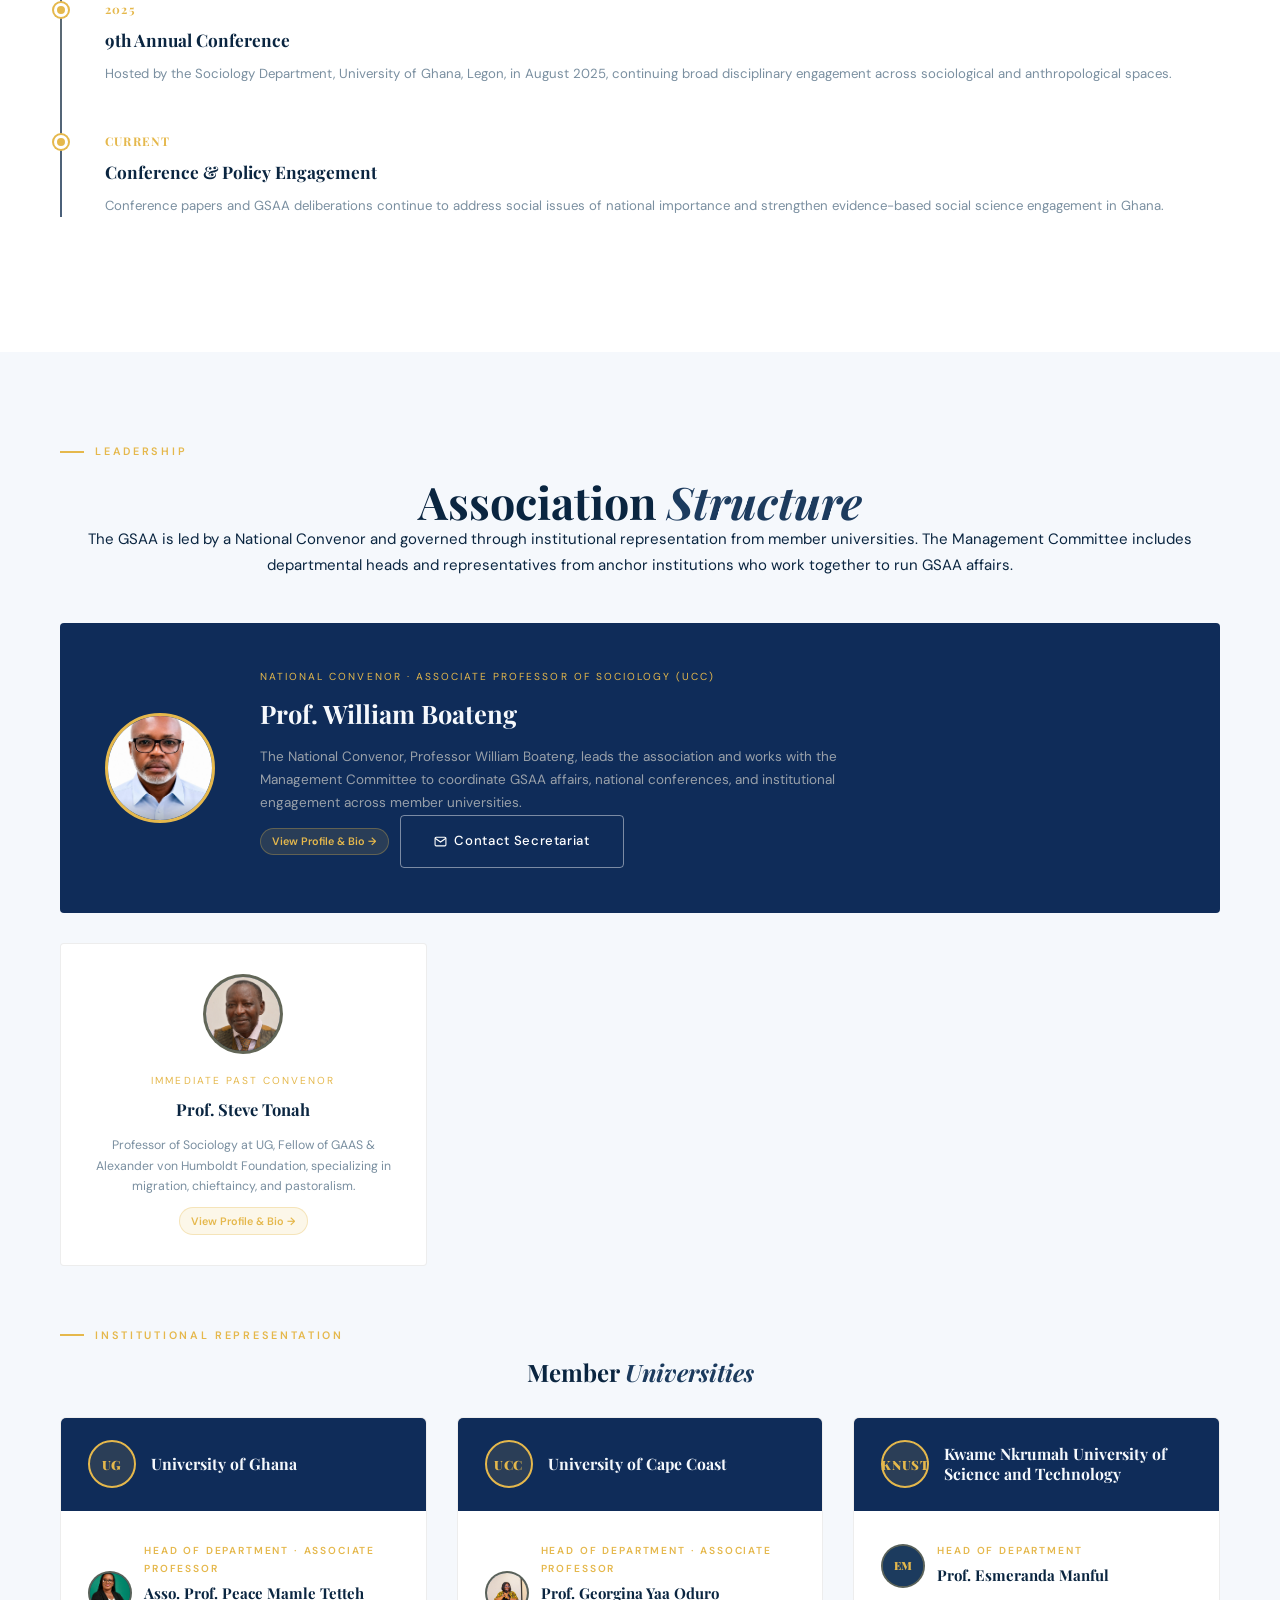
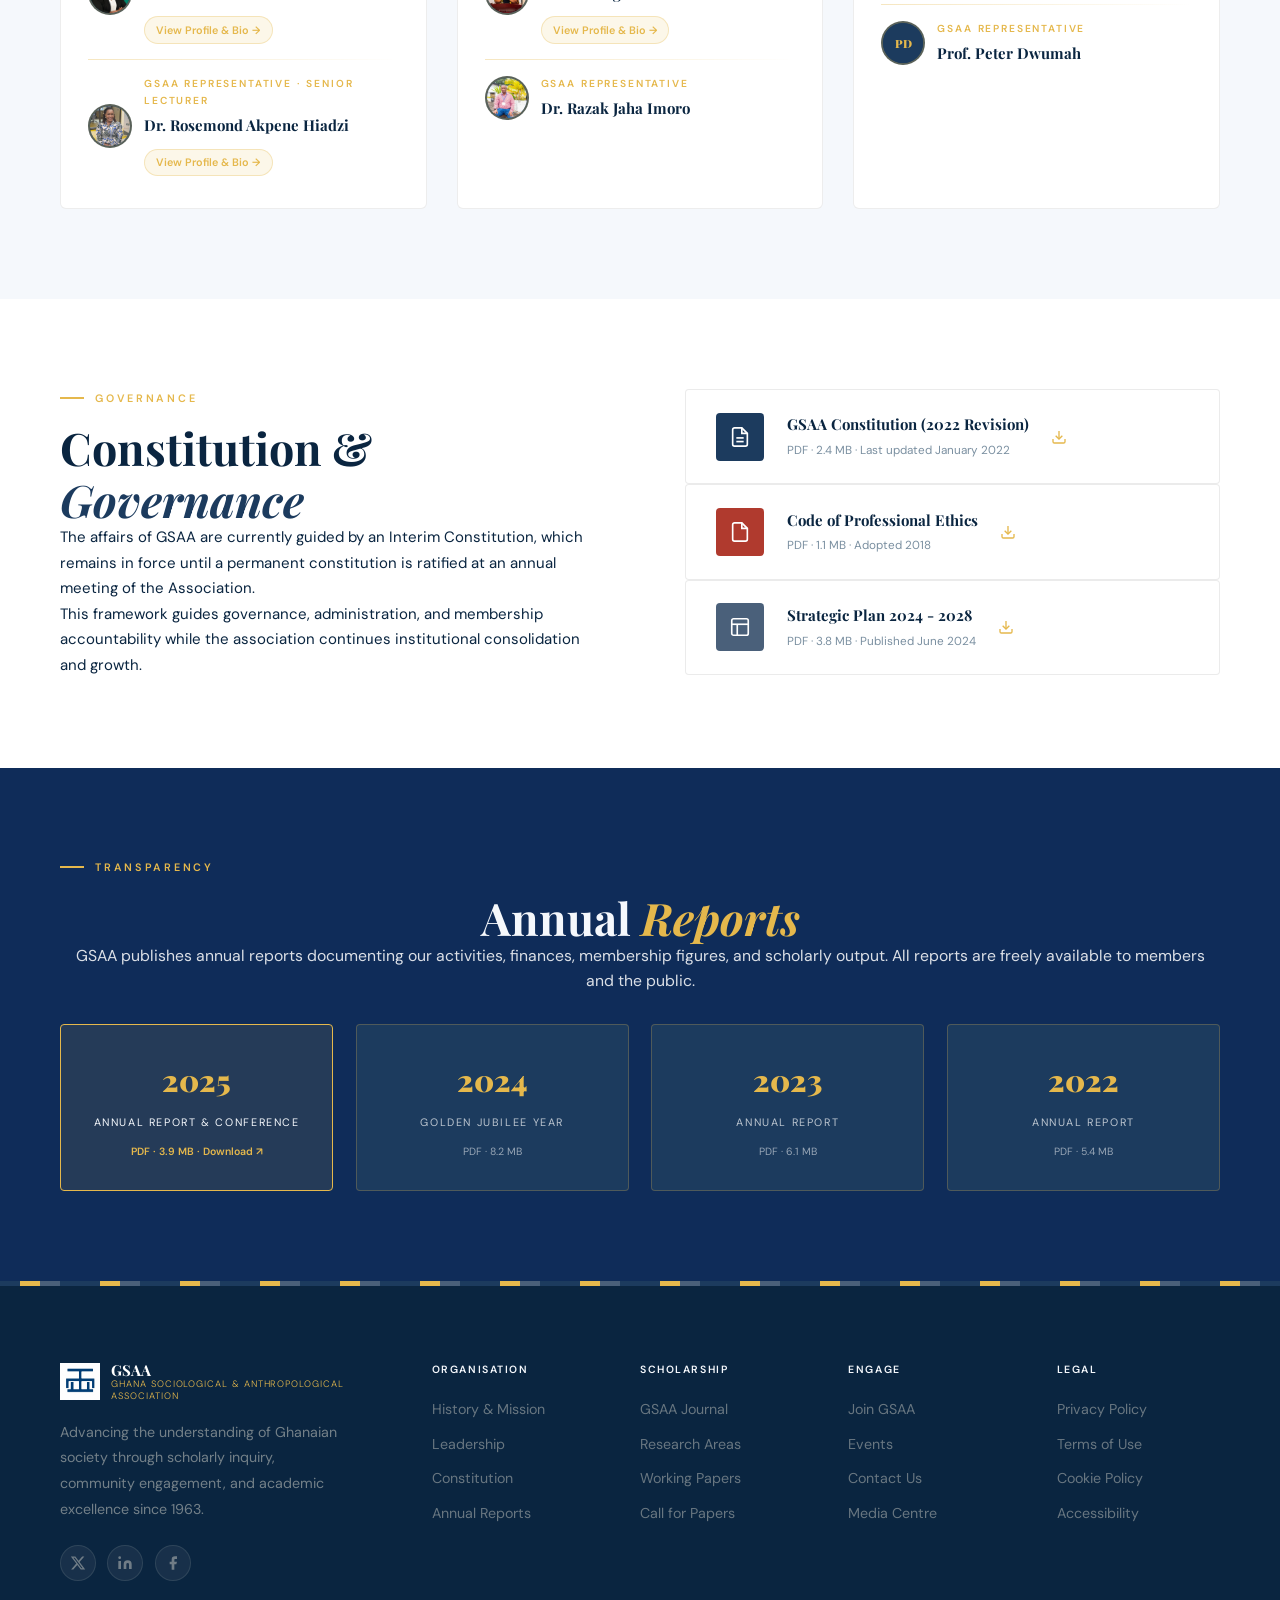
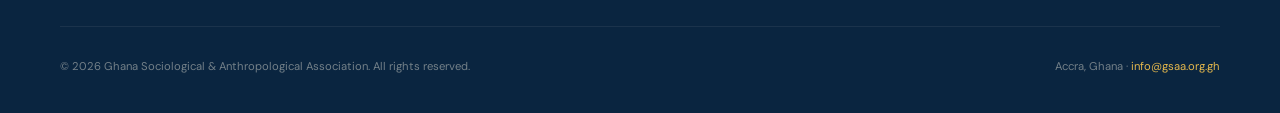
==== commit 481a4ba6: "feat: add siphoned bio and rich profile modal for Prof. William Boateng" ====
--- a/about.html
+++ b/about.html
@@ -422,23 +422,24 @@
 
  <!-- National Convenor -->
  <div class="leaders-grid">
- <div class="leader-card president reveal">
- <div class="about-photo-wrap about-photo-lg">
-  <img src="images/leaders/william-boateng.jpg" alt="Prof. William Boateng" onerror="this.style.display='none'; this.nextElementSibling.style.display='flex';">
-  <div class="about-photo-fallback about-photo-fallback-lg">WB</div>
- </div>
- <div class="president-info">
- <div class="leader-role">National Convenor</div>
- <div class="leader-name">Prof. William Boateng</div>
- <p class="leader-bio">The current National Convenor, Professor William Boateng, leads the association and works with the Management Committee to coordinate GSAA affairs, conferences, and institutional engagement across member universities.</p>
- <div class="pres-btn-container">
- <a href="contact.html" class="btn-outline pres-email-btn">
- <svg width="13" height="13" viewBox="0 0 24 24" fill="none" stroke="currentColor" stroke-width="2"><path d="M4 4h16c1.1 0 2 .9 2 2v12c0 1.1-.9 2-2 2H4c-1.1 0-2-.9-2-2V6c0-1.1.9-2 2-2z"/><polyline points="22,6 12,13 2,6"/></svg>
- Contact Secretariat
- </a>
- </div>
- </div>
- </div>
+	<div class="leader-card president reveal interactive" data-profile="william-boateng" tabindex="0" role="button" aria-label="View Prof. William Boateng's profile">
+	<div class="about-photo-wrap about-photo-lg">
+		<img src="images/leaders/william-boateng.jpg" alt="Prof. William Boateng" onerror="this.style.display='none'; this.nextElementSibling.style.display='flex';">
+		<div class="about-photo-fallback about-photo-fallback-lg">WB</div>
+	</div>
+	<div class="president-info">
+	<div class="leader-role">National Convenor · Associate Professor of Sociology (UCC)</div>
+	<div class="leader-name">Prof. William Boateng</div>
+	<p class="leader-bio">The National Convenor, Professor William Boateng, leads the association and works with the Management Committee to coordinate GSAA affairs, national conferences, and institutional engagement across member universities.</p>
+	<div class="pres-btn-container" style="display: flex; gap: 0.75rem; flex-wrap: wrap; align-items: center;">
+		<span class="profile-card-badge-trigger" style="margin-top: 0;">View Profile &amp; Bio &rarr;</span>
+		<a href="contact.html" class="btn-outline pres-email-btn" onclick="event.stopPropagation();">
+		<svg width="13" height="13" viewBox="0 0 24 24" fill="none" stroke="currentColor" stroke-width="2"><path d="M4 4h16c1.1 0 2 .9 2 2v12c0 1.1-.9 2-2 2H4c-1.1 0-2-.9-2-2V6c0-1.1.9-2 2-2z"/><polyline points="22,6 12,13 2,6"/></svg>
+		Contact Secretariat
+		</a>
+	</div>
+	</div>
+	</div>
 
  <!-- Immediate Past Convenor -->
  <div class="leader-card reveal reveal-delay-1 interactive" data-profile="steve-tonah" tabindex="0" role="button" aria-label="View Prof. Steve Tonah's profile">
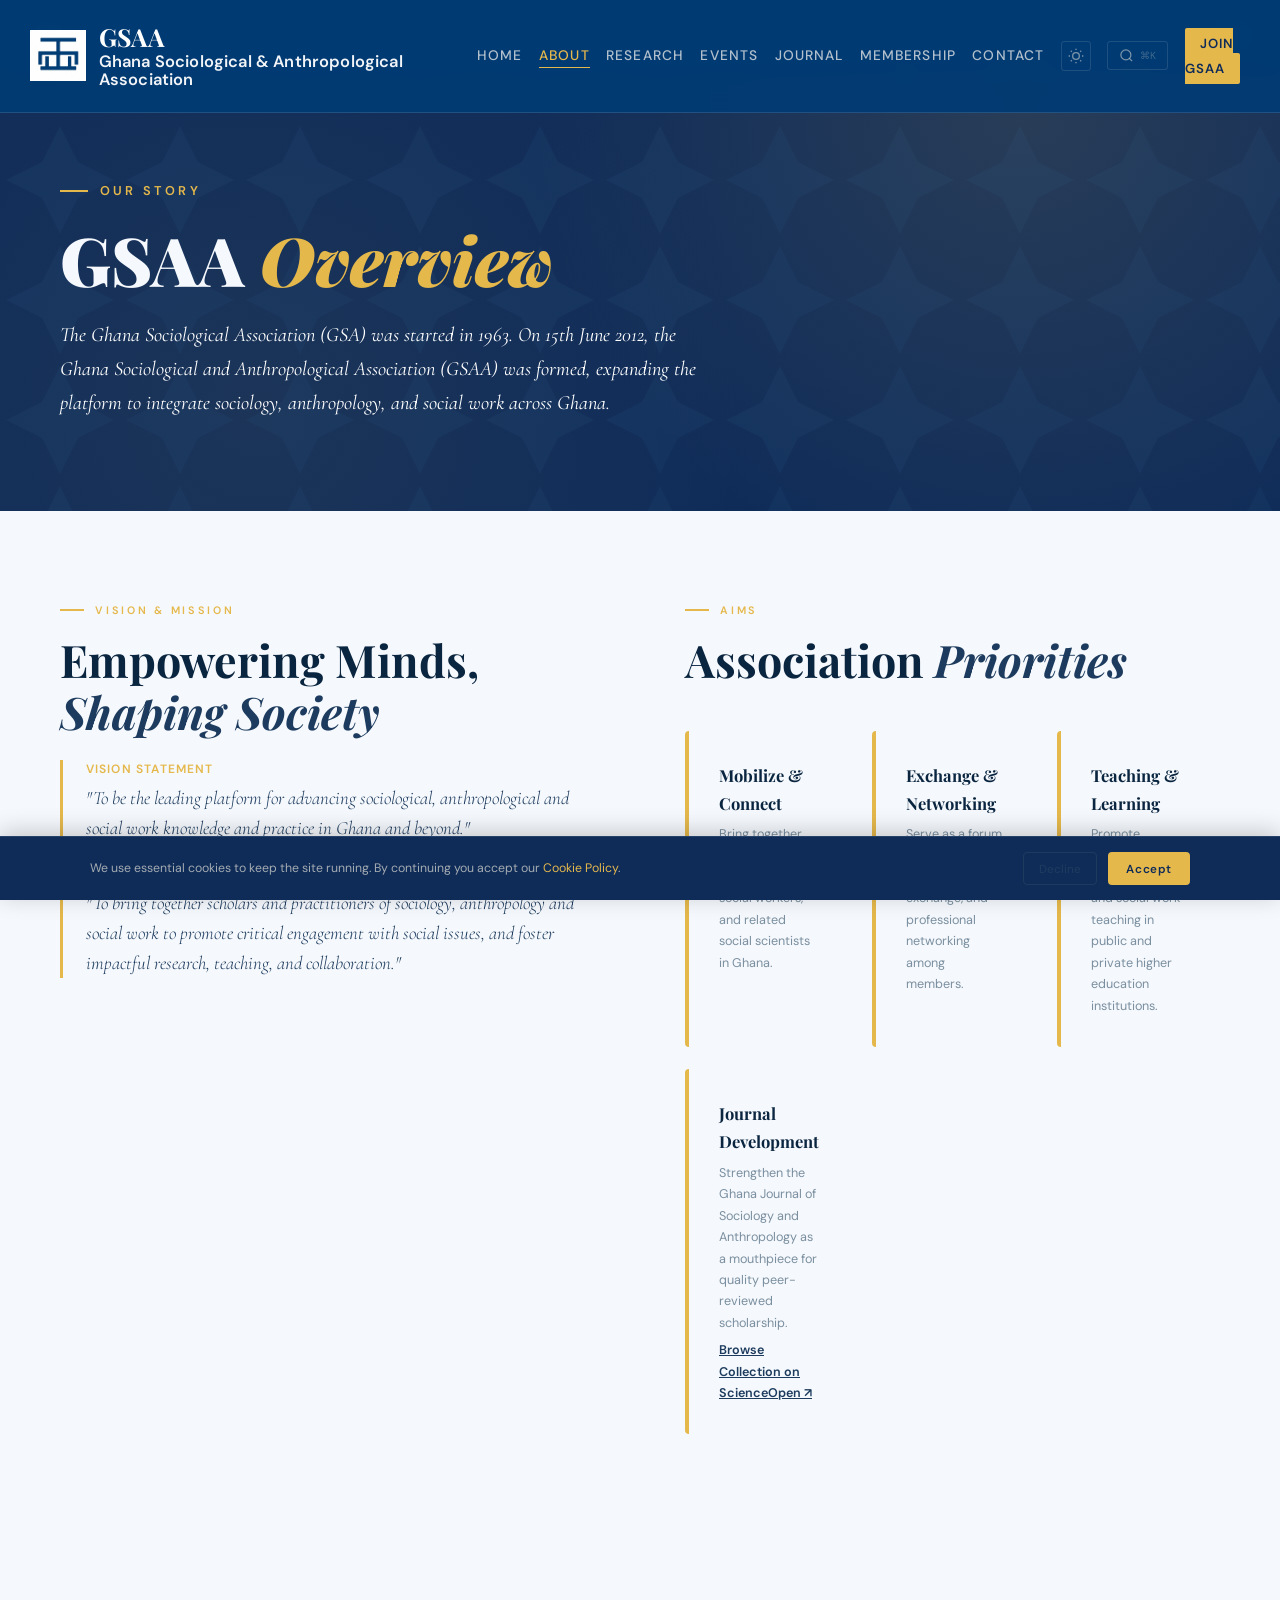
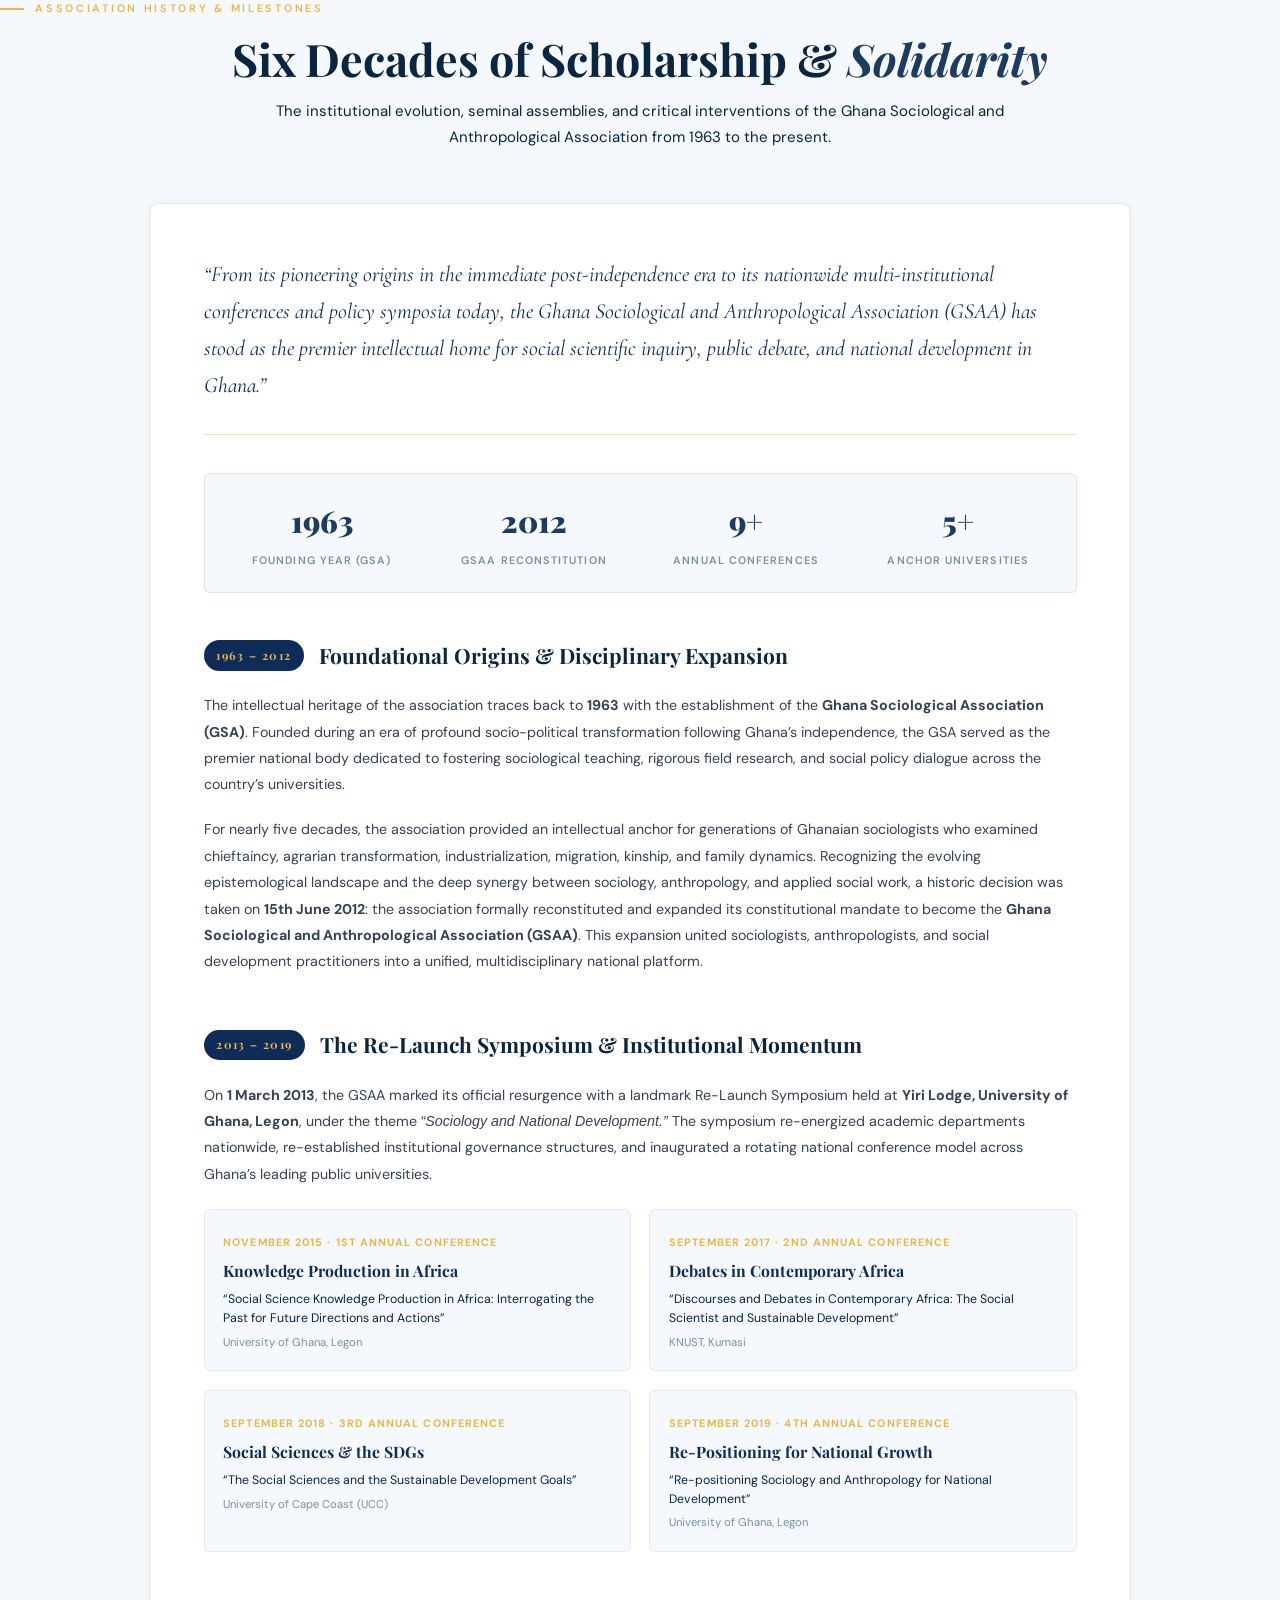
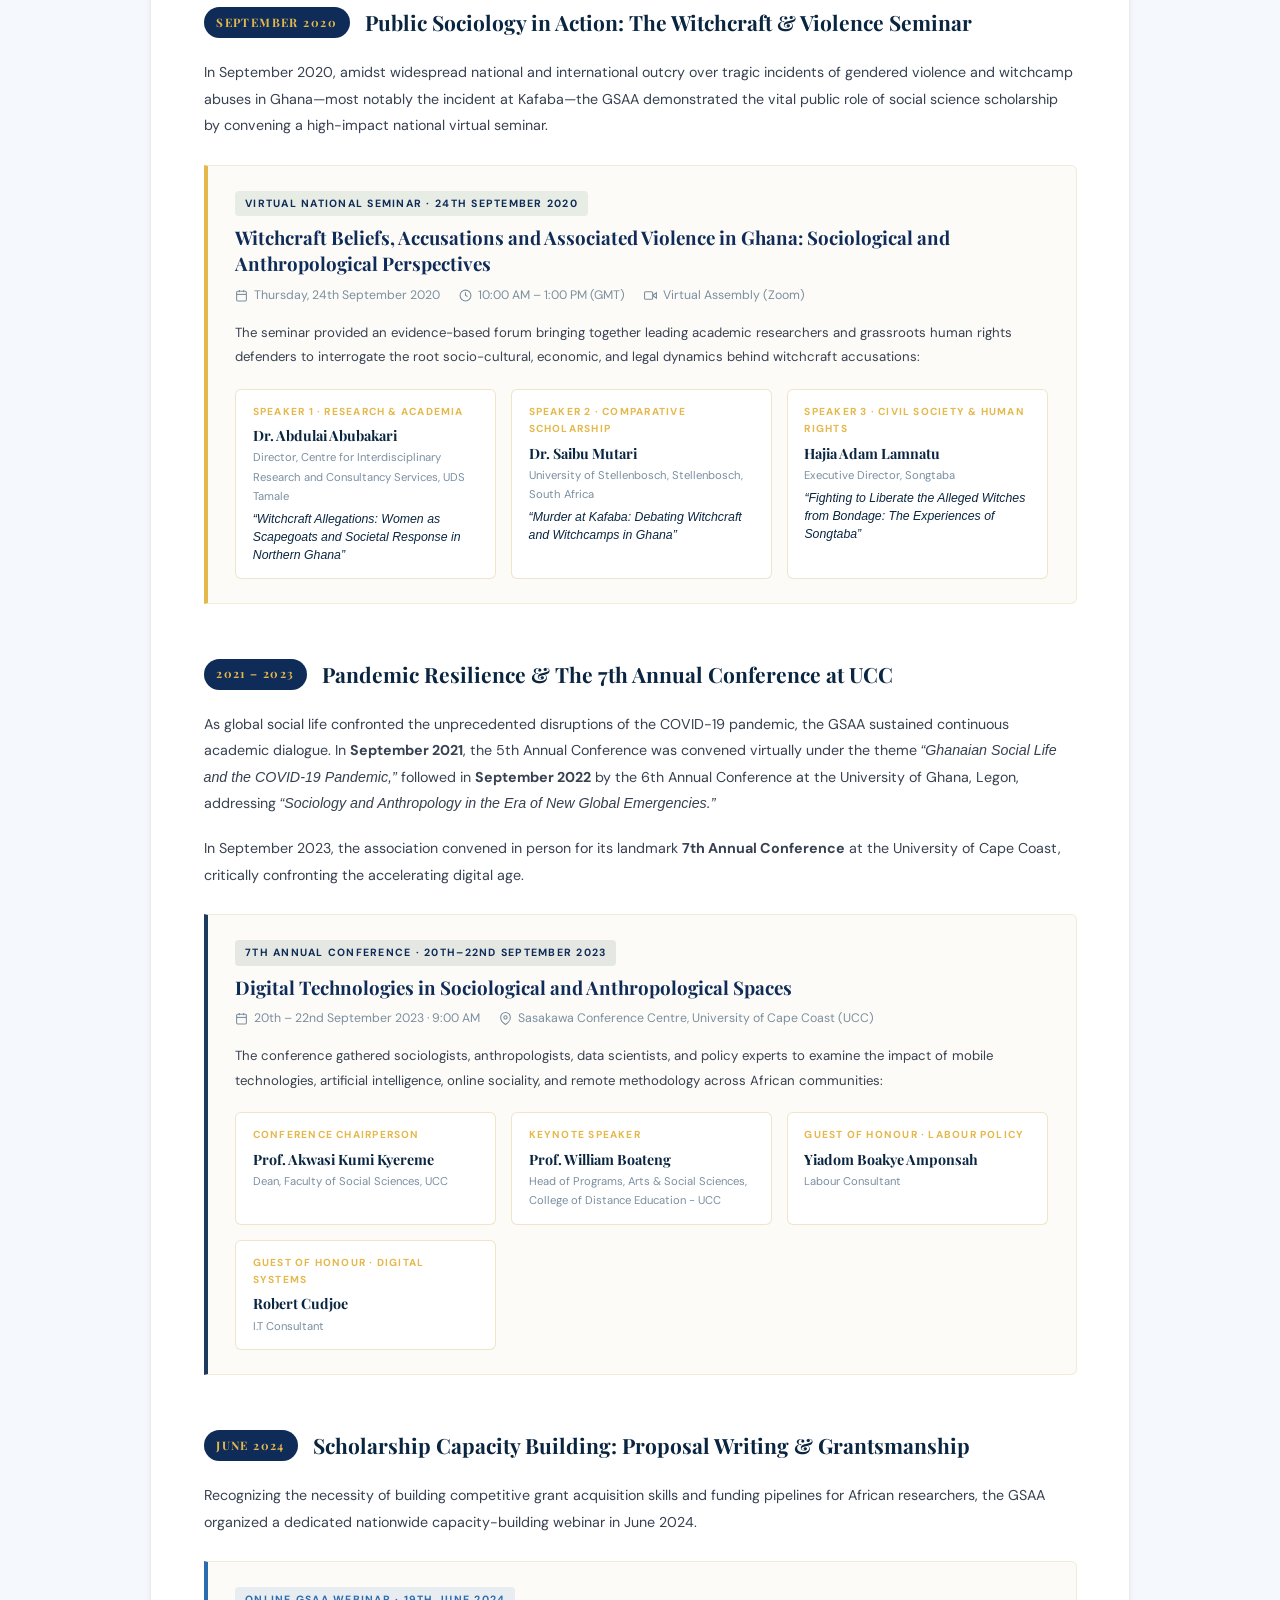
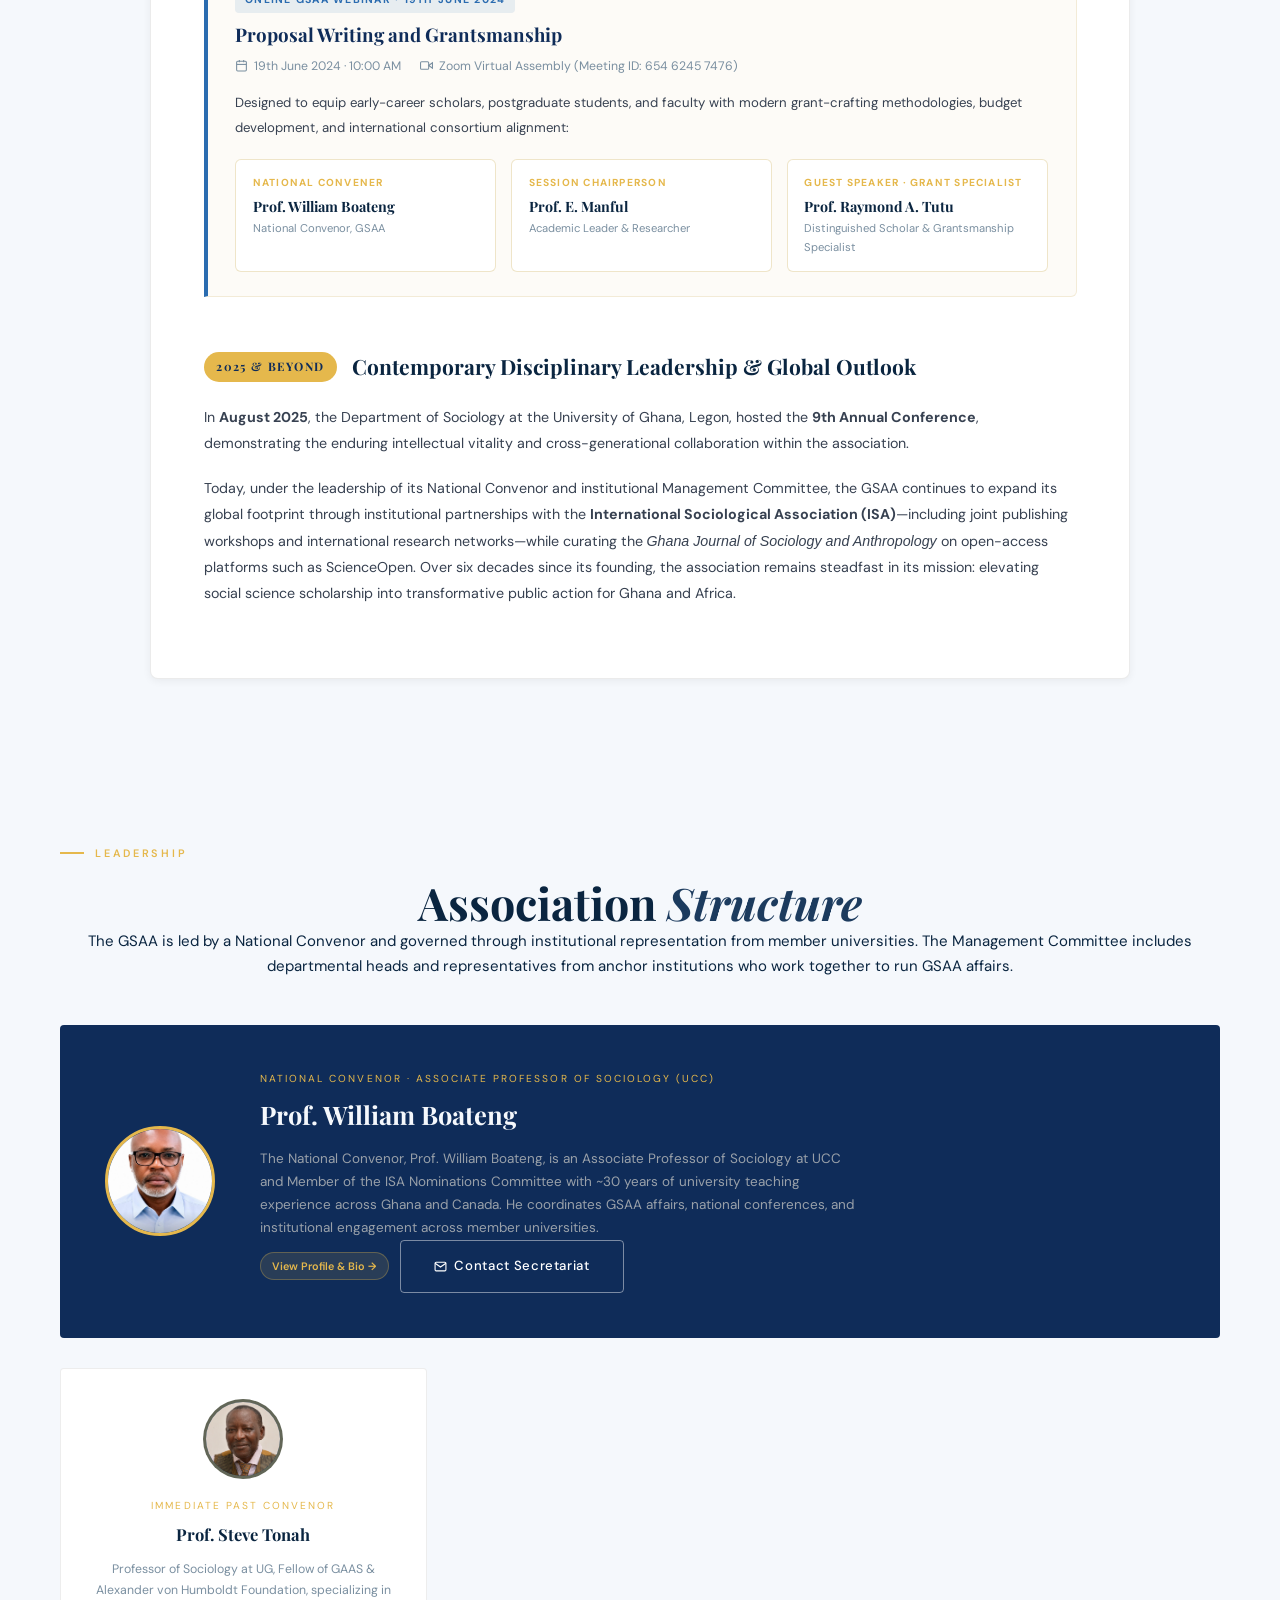
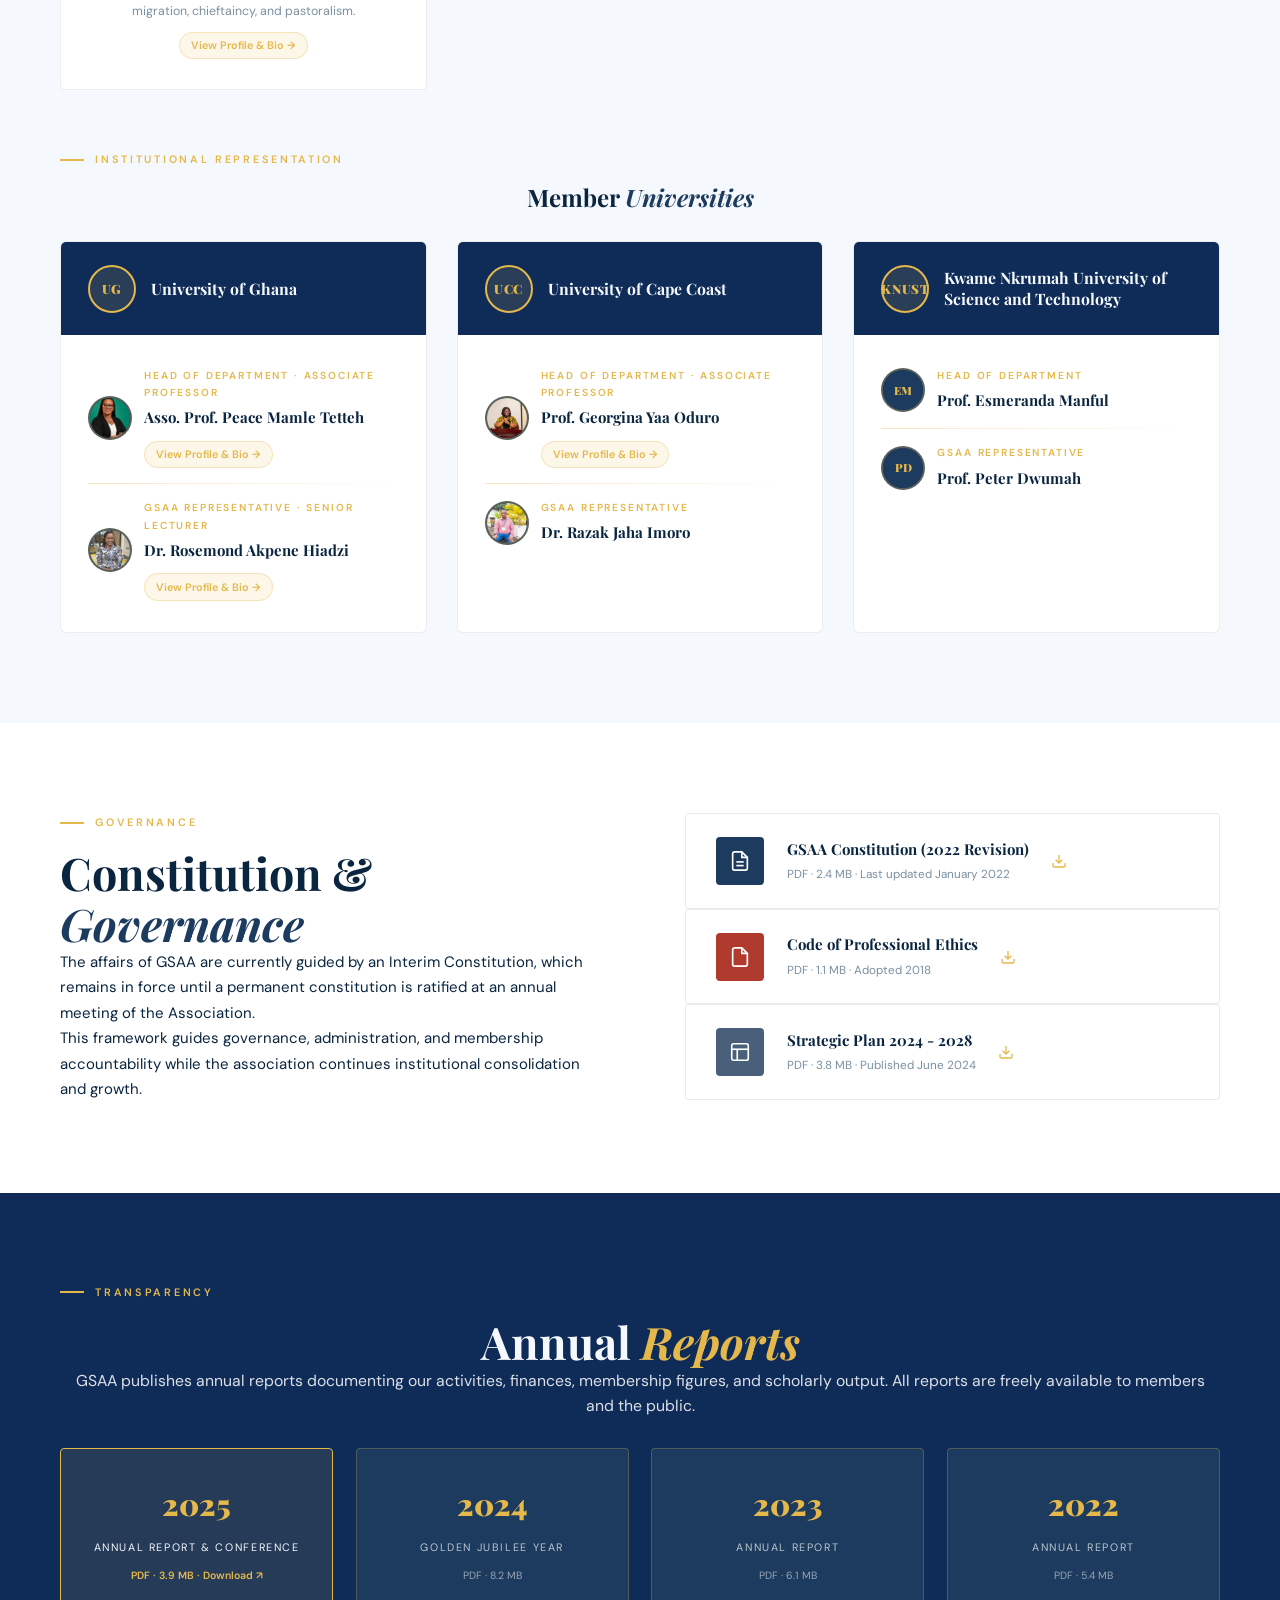
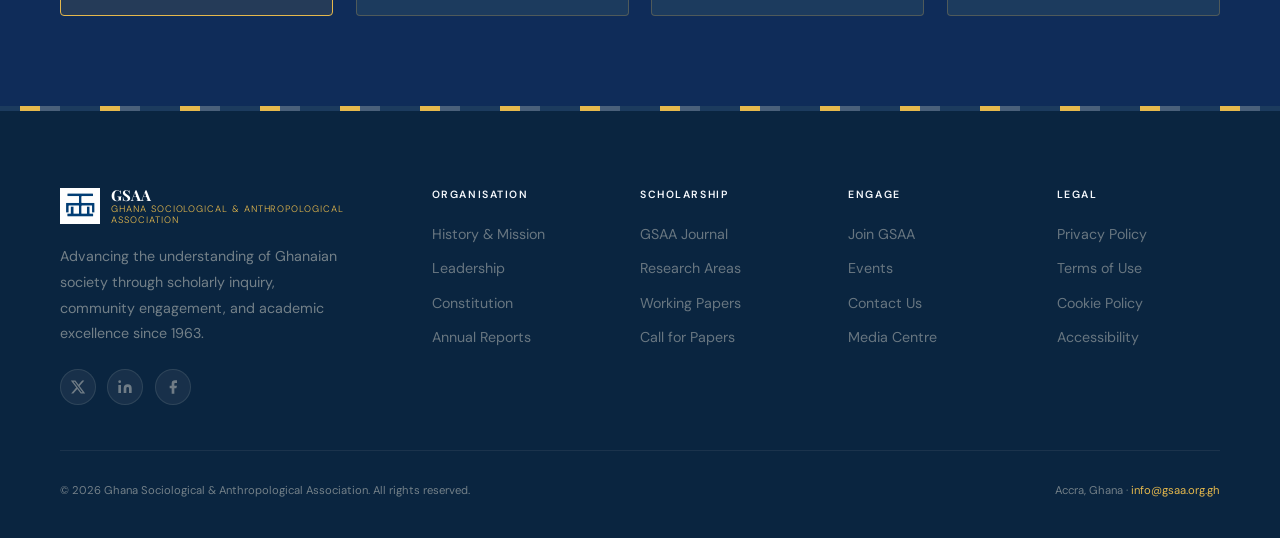
==== commit d502d40e: "Update Prof. William Boateng profile and expand GSAA History into full detailed article" ====
--- a/about.html
+++ b/about.html
@@ -15,29 +15,199 @@
 <link rel="stylesheet" href="css/base.css">
 <link rel="stylesheet" href="css/nav-footer.css">
 <style>
-/* ── TIMELINE ── */
-.timeline { position: relative; padding-left: 3rem; }
-.timeline::before {
- content: ''; position: absolute; left: 0; top: 0; bottom: 0;
- width: 2px; background: linear-gradient(180deg, var(--gold), var(--green-accent));
-}
-.timeline-item { position: relative; margin-bottom: 3rem; }
-.timeline-dot {
- position: absolute; left: -3.4rem; top: 0.3rem;
- width: 14px; height: 14px; border-radius: 50%;
- background: var(--gold); border: 3px solid var(--white);
- box-shadow: 0 0 0 2px var(--gold);
-}
-.timeline-year {
- font-family: 'Playfair Display', serif; font-size: 0.8rem;
- font-weight: 700; color: var(--gold); letter-spacing: 0.1em;
- text-transform: uppercase; margin-bottom: 0.4rem;
-}
-.timeline-title {
- font-family: 'Playfair Display', serif; font-size: 1.15rem; font-weight: 700;
- color: var(--text-dark); margin-bottom: 0.5rem;
-}
-.timeline-text { font-size: 0.88rem; line-height: 1.8; color: var(--text-light); }
+/* ── HISTORY ARTICLE ── */
+.history-article-wrapper {
+  max-width: 980px;
+  margin: 0 auto;
+  background: var(--white);
+  border: 1px solid rgba(0,0,0,0.08);
+  border-radius: 8px;
+  padding: 3.5rem;
+  box-shadow: var(--shadow-sm);
+}
+.history-lead-ingress {
+  font-family: 'Cormorant Garamond', serif;
+  font-size: 1.45rem;
+  line-height: 1.7;
+  color: var(--green-deep);
+  font-style: italic;
+  padding-bottom: 2rem;
+  margin-bottom: 2.5rem;
+  border-bottom: 1px solid rgba(201,168,76,0.3);
+}
+.history-stat-strip {
+  display: grid;
+  grid-template-columns: repeat(4, 1fr);
+  gap: 1.5rem;
+  margin-bottom: 3rem;
+  padding: 1.5rem;
+  background: var(--cream);
+  border-radius: 6px;
+  border: 1px solid rgba(201,168,76,0.25);
+}
+.history-stat-item {
+  text-align: center;
+}
+.history-stat-num {
+  font-family: 'Playfair Display', serif;
+  font-size: 2rem;
+  font-weight: 900;
+  color: var(--green-mid);
+  margin-bottom: 0.25rem;
+}
+.history-stat-label {
+  font-size: 0.72rem;
+  text-transform: uppercase;
+  letter-spacing: 0.1em;
+  color: var(--text-light);
+  font-weight: 600;
+}
+.history-chapter {
+  margin-bottom: 3.5rem;
+}
+.history-chapter-header {
+  display: flex;
+  align-items: center;
+  gap: 1rem;
+  margin-bottom: 1.25rem;
+}
+.history-chapter-era {
+  font-family: 'Playfair Display', serif;
+  font-size: 0.78rem;
+  font-weight: 700;
+  letter-spacing: 0.12em;
+  text-transform: uppercase;
+  color: var(--gold);
+  background: var(--green-deep);
+  padding: 0.35rem 0.85rem;
+  border-radius: 20px;
+  flex-shrink: 0;
+}
+.history-chapter-title {
+  font-family: 'Playfair Display', serif;
+  font-size: 1.4rem;
+  font-weight: 700;
+  color: var(--text-dark);
+  margin: 0;
+}
+.history-paragraph {
+  font-size: 0.95rem;
+  line-height: 1.85;
+  color: #374151;
+  margin-bottom: 1.25rem;
+}
+.history-event-card {
+  background: #fdfbf7;
+  border-left: 4px solid var(--gold);
+  border-radius: 0 6px 6px 0;
+  padding: 1.6rem 1.85rem;
+  margin: 1.75rem 0 2rem;
+  border-top: 1px solid rgba(201,168,76,0.18);
+  border-right: 1px solid rgba(201,168,76,0.18);
+  border-bottom: 1px solid rgba(201,168,76,0.18);
+}
+.history-event-badge {
+  display: inline-block;
+  font-size: 0.7rem;
+  font-weight: 700;
+  letter-spacing: 0.12em;
+  text-transform: uppercase;
+  color: var(--green-deep);
+  background: rgba(44,95,63,0.1);
+  padding: 0.25rem 0.65rem;
+  border-radius: 4px;
+  margin-bottom: 0.6rem;
+}
+.history-event-title {
+  font-family: 'Playfair Display', serif;
+  font-size: 1.25rem;
+  font-weight: 700;
+  color: var(--green-deep);
+  margin-bottom: 0.5rem;
+  line-height: 1.4;
+}
+.history-event-meta {
+  font-size: 0.82rem;
+  color: var(--text-light);
+  margin-bottom: 1rem;
+  display: flex;
+  flex-wrap: wrap;
+  gap: 1.25rem;
+}
+.history-event-meta-item {
+  display: inline-flex;
+  align-items: center;
+  gap: 0.4rem;
+}
+.history-speakers-grid {
+  display: grid;
+  grid-template-columns: repeat(auto-fit, minmax(240px, 1fr));
+  gap: 1rem;
+  margin-top: 1.25rem;
+}
+.history-speaker-pill {
+  background: var(--white);
+  border: 1px solid rgba(201,168,76,0.3);
+  border-radius: 6px;
+  padding: 0.9rem 1.1rem;
+}
+.history-speaker-role {
+  font-size: 0.68rem;
+  letter-spacing: 0.12em;
+  text-transform: uppercase;
+  color: var(--gold);
+  font-weight: 700;
+  margin-bottom: 0.25rem;
+}
+.history-speaker-name {
+  font-family: 'Playfair Display', serif;
+  font-size: 0.95rem;
+  font-weight: 700;
+  color: var(--text-dark);
+}
+.history-speaker-topic {
+  font-size: 0.82rem;
+  color: var(--text-dark);
+  margin-top: 0.35rem;
+  line-height: 1.45;
+  font-style: italic;
+}
+.history-conference-list {
+  display: grid;
+  grid-template-columns: repeat(2, 1fr);
+  gap: 1.25rem;
+  margin: 1.5rem 0;
+}
+.history-conf-item {
+  background: var(--cream);
+  padding: 1.25rem;
+  border-radius: 6px;
+  border: 1px solid rgba(0,0,0,0.06);
+}
+.history-conf-year {
+  font-size: 0.72rem;
+  font-weight: 700;
+  color: var(--gold);
+  letter-spacing: 0.1em;
+  text-transform: uppercase;
+}
+.history-conf-name {
+  font-family: 'Playfair Display', serif;
+  font-size: 1.05rem;
+  font-weight: 700;
+  color: var(--green-deep);
+  margin: 0.25rem 0 0.35rem;
+}
+.history-conf-theme {
+  font-size: 0.82rem;
+  color: var(--text-dark);
+  line-height: 1.5;
+}
+.history-conf-venue {
+  font-size: 0.75rem;
+  color: var(--text-light);
+  margin-top: 0.35rem;
+}
 
 /* ── LEADERSHIP ── */
 .leaders-grid {
@@ -259,11 +429,18 @@
  .reports-grid { grid-template-columns: repeat(2, 1fr); }
  .values-grid { grid-template-columns: 1fr 1fr; }
  .institution-grid { grid-template-columns: 1fr; }
+ .history-article-wrapper { padding: 2.5rem 1.75rem; }
+ .history-stat-strip { grid-template-columns: repeat(2, 1fr); gap: 1rem; }
+ .history-conference-list { grid-template-columns: 1fr; }
 }
 @media (max-width: 560px) {
  .reports-grid { grid-template-columns: 1fr 1fr; }
  .values-grid { grid-template-columns: 1fr; }
  .institution-grid { grid-template-columns: 1fr; }
+ .history-article-wrapper { padding: 1.75rem 1.25rem; }
+ .history-stat-strip { grid-template-columns: 1fr 1fr; }
+ .history-chapter-header { flex-direction: column; align-items: flex-start; gap: 0.4rem; }
+ .history-speakers-grid { grid-template-columns: 1fr; }
 }
 </style>
 </head>
@@ -324,91 +501,261 @@
  </div>
 </section>
 
-<!-- HISTORY TIMELINE -->
-<section id="history">
- <div class="reveal timeline-heading">
- <div class="section-label timeline-section-label">History</div>
- <h2 class="section-title text-center">Re-Launch and <em>Growth</em></h2>
- </div>
-  <div class="timeline timeline-container">
-    <div class="timeline-item reveal">
-      <div class="timeline-dot"></div>
-      <div class="timeline-year">1963</div>
-      <div class="timeline-title">Establishment of GSA</div>
-      <div class="timeline-text">The Ghana Sociological Association (GSA) was started in 1963 as the premier national body for sociological research and teaching in Ghana.</div>
+<!-- HISTORY ARTICLE -->
+<section id="history" style="background: var(--cream); padding: 5rem 0;">
+  <div class="reveal text-center history-heading" style="margin-bottom: 3.5rem;">
+    <div class="section-label timeline-section-label">Association History &amp; Milestones</div>
+    <h2 class="section-title">Six Decades of Scholarship &amp; <em>Solidarity</em></h2>
+    <p class="leadership-intro" style="max-width: 780px; margin: 1rem auto 0;">The institutional evolution, seminal assemblies, and critical interventions of the Ghana Sociological and Anthropological Association from 1963 to the present.</p>
+  </div>
+
+  <div class="history-article-wrapper reveal">
+    <!-- Lead Ingress -->
+    <div class="history-lead-ingress">
+      &ldquo;From its pioneering origins in the immediate post-independence era to its nationwide multi-institutional conferences and policy symposia today, the Ghana Sociological and Anthropological Association (GSAA) has stood as the premier intellectual home for social scientific inquiry, public debate, and national development in Ghana.&rdquo;
     </div>
-    <div class="timeline-item reveal reveal-delay-1">
-      <div class="timeline-dot"></div>
-      <div class="timeline-year">2012</div>
-      <div class="timeline-title">Formation of GSAA</div>
-      <div class="timeline-text">On 15th June 2012, the Ghana Sociological and Anthropological Association (GSAA) was formed, expanding the body beyond sociology to include anthropologists and social workers.</div>
+
+    <!-- Quick Milestone Metrics Strip -->
+    <div class="history-stat-strip">
+      <div class="history-stat-item">
+        <div class="history-stat-num">1963</div>
+        <div class="history-stat-label">Founding Year (GSA)</div>
+      </div>
+      <div class="history-stat-item">
+        <div class="history-stat-num">2012</div>
+        <div class="history-stat-label">GSAA Reconstitution</div>
+      </div>
+      <div class="history-stat-item">
+        <div class="history-stat-num">9+</div>
+        <div class="history-stat-label">Annual Conferences</div>
+      </div>
+      <div class="history-stat-item">
+        <div class="history-stat-num">5+</div>
+        <div class="history-stat-label">Anchor Universities</div>
+      </div>
     </div>
-    <div class="timeline-item reveal reveal-delay-2">
-      <div class="timeline-dot"></div>
-      <div class="timeline-year">2013</div>
-      <div class="timeline-title">Re-Launch Symposium</div>
-      <div class="timeline-text">On 1 March 2013, the association held its re-launch at Yiri Lodge, University of Ghana, under the theme "Sociology and National Development."</div>
-    </div>
-    <div class="timeline-item reveal reveal-delay-2">
-      <div class="timeline-dot"></div>
-      <div class="timeline-year">2015</div>
-      <div class="timeline-title">1st Annual Conference</div>
-      <div class="timeline-text">Hosted in November 2015 at the University of Ghana, Legon, focusing on "Social Science Knowledge Production in Africa: Interrogating the Past for Future Directions and Actions."</div>
-    </div>
-    <div class="timeline-item reveal">
-      <div class="timeline-dot"></div>
-      <div class="timeline-year">2017</div>
-      <div class="timeline-title">2nd Annual Conference</div>
-      <div class="timeline-text">Hosted in September 2017 at the Kwame Nkrumah University of Science and Technology (KNUST), Kumasi, under the theme "Discourses and Debates in Contemporary Africa: The Social Scientist and Sustainable Development."</div>
-    </div>
-    <div class="timeline-item reveal reveal-delay-1">
-      <div class="timeline-dot"></div>
-      <div class="timeline-year">2018</div>
-      <div class="timeline-title">3rd Annual Conference</div>
-      <div class="timeline-text">Hosted in September 2018 at the University of Cape Coast (UCC), Cape Coast, under the theme "The Social Sciences and the Sustainable Development Goals."</div>
-    </div>
-    <div class="timeline-item reveal reveal-delay-2">
-      <div class="timeline-dot"></div>
-      <div class="timeline-year">2019</div>
-      <div class="timeline-title">4th Annual Conference</div>
-      <div class="timeline-text">Hosted in September 2019 at the University of Ghana, Legon, on the theme "Re-positioning Sociology and Anthropology for National Development."</div>
-    </div>
-    <div class="timeline-item reveal">
-      <div class="timeline-dot"></div>
-      <div class="timeline-year">2020</div>
-      <div class="timeline-title">Annual National Seminar</div>
-      <div class="timeline-text">Held virtually in September 2020, focusing on "Witchcraft beliefs, Accusation and Associated violence in Ghana: Sociological and Anthropological Perspectives."</div>
-    </div>
-    <div class="timeline-item reveal reveal-delay-1">
-      <div class="timeline-dot"></div>
-      <div class="timeline-year">2021</div>
-      <div class="timeline-title">5th Annual Conference</div>
-      <div class="timeline-text">Held as a virtual conference in September 2021, exploring the theme "Ghanaian Social Life and the COVID-19 Pandemic."</div>
-    </div>
-    <div class="timeline-item reveal reveal-delay-2">
-      <div class="timeline-dot"></div>
-      <div class="timeline-year">2022</div>
-      <div class="timeline-title">6th Annual Conference</div>
-      <div class="timeline-text">Hosted in September 2022 at the University of Ghana, Legon, under the theme "Sociology and Anthropology in the Era of New Global Emergencies."</div>
-    </div>
-    <div class="timeline-item reveal">
-      <div class="timeline-dot"></div>
-      <div class="timeline-year">2023</div>
-      <div class="timeline-title">7th Annual Conference</div>
-      <div class="timeline-text">Hosted in September 2023 at the University of Cape Coast (UCC), Cape Coast, on the theme "Digital Technologies in Sociological and Anthropological Spaces."</div>
-    </div>
-    <div class="timeline-item reveal reveal-delay-1">
-      <div class="timeline-dot"></div>
-      <div class="timeline-year">2025</div>
-      <div class="timeline-title">9th Annual Conference</div>
-      <div class="timeline-text">Hosted by the Sociology Department, University of Ghana, Legon, in August 2025, continuing broad disciplinary engagement across sociological and anthropological spaces.</div>
-    </div>
-    <div class="timeline-item reveal reveal-delay-2">
-      <div class="timeline-dot timeline-dot-highlight"></div>
-      <div class="timeline-year timeline-year-highlight">Current</div>
-      <div class="timeline-title">Conference & Policy Engagement</div>
-      <div class="timeline-text">Conference papers and GSAA deliberations continue to address social issues of national importance and strengthen evidence-based social science engagement in Ghana.</div>
-    </div>
+
+    <!-- Chapter 1: Genesis and Expansion -->
+    <article class="history-chapter">
+      <div class="history-chapter-header">
+        <span class="history-chapter-era">1963 – 2012</span>
+        <h3 class="history-chapter-title">Foundational Origins &amp; Disciplinary Expansion</h3>
+      </div>
+      <p class="history-paragraph">
+        The intellectual heritage of the association traces back to <strong>1963</strong> with the establishment of the <strong>Ghana Sociological Association (GSA)</strong>. Founded during an era of profound socio-political transformation following Ghana’s independence, the GSA served as the premier national body dedicated to fostering sociological teaching, rigorous field research, and social policy dialogue across the country’s universities.
+      </p>
+      <p class="history-paragraph">
+        For nearly five decades, the association provided an intellectual anchor for generations of Ghanaian sociologists who examined chieftaincy, agrarian transformation, industrialization, migration, kinship, and family dynamics. Recognizing the evolving epistemological landscape and the deep synergy between sociology, anthropology, and applied social work, a historic decision was taken on <strong>15th June 2012</strong>: the association formally reconstituted and expanded its constitutional mandate to become the <strong>Ghana Sociological and Anthropological Association (GSAA)</strong>. This expansion united sociologists, anthropologists, and social development practitioners into a unified, multidisciplinary national platform.
+      </p>
+    </article>
+
+    <!-- Chapter 2: The 2013 Re-Launch & Early Assemblies -->
+    <article class="history-chapter">
+      <div class="history-chapter-header">
+        <span class="history-chapter-era">2013 – 2019</span>
+        <h3 class="history-chapter-title">The Re-Launch Symposium &amp; Institutional Momentum</h3>
+      </div>
+      <p class="history-paragraph">
+        On <strong>1 March 2013</strong>, the GSAA marked its official resurgence with a landmark Re-Launch Symposium held at <strong>Yiri Lodge, University of Ghana, Legon</strong>, under the theme <em>&ldquo;Sociology and National Development.&rdquo;</em> The symposium re-energized academic departments nationwide, re-established institutional governance structures, and inaugurated a rotating national conference model across Ghana’s leading public universities.
+      </p>
+
+      <div class="history-conference-list">
+        <div class="history-conf-item">
+          <span class="history-conf-year">November 2015 · 1st Annual Conference</span>
+          <div class="history-conf-name">Knowledge Production in Africa</div>
+          <div class="history-conf-theme">&ldquo;Social Science Knowledge Production in Africa: Interrogating the Past for Future Directions and Actions&rdquo;</div>
+          <div class="history-conf-venue">University of Ghana, Legon</div>
+        </div>
+        <div class="history-conf-item">
+          <span class="history-conf-year">September 2017 · 2nd Annual Conference</span>
+          <div class="history-conf-name">Debates in Contemporary Africa</div>
+          <div class="history-conf-theme">&ldquo;Discourses and Debates in Contemporary Africa: The Social Scientist and Sustainable Development&rdquo;</div>
+          <div class="history-conf-venue">KNUST, Kumasi</div>
+        </div>
+        <div class="history-conf-item">
+          <span class="history-conf-year">September 2018 · 3rd Annual Conference</span>
+          <div class="history-conf-name">Social Sciences &amp; the SDGs</div>
+          <div class="history-conf-theme">&ldquo;The Social Sciences and the Sustainable Development Goals&rdquo;</div>
+          <div class="history-conf-venue">University of Cape Coast (UCC)</div>
+        </div>
+        <div class="history-conf-item">
+          <span class="history-conf-year">September 2019 · 4th Annual Conference</span>
+          <div class="history-conf-name">Re-Positioning for National Growth</div>
+          <div class="history-conf-theme">&ldquo;Re-positioning Sociology and Anthropology for National Development&rdquo;</div>
+          <div class="history-conf-venue">University of Ghana, Legon</div>
+        </div>
+      </div>
+    </article>
+
+    <!-- Chapter 3: 2020 Public Sociology & The Witchcraft Seminar -->
+    <article class="history-chapter">
+      <div class="history-chapter-header">
+        <span class="history-chapter-era">September 2020</span>
+        <h3 class="history-chapter-title">Public Sociology in Action: The Witchcraft &amp; Violence Seminar</h3>
+      </div>
+      <p class="history-paragraph">
+        In September 2020, amidst widespread national and international outcry over tragic incidents of gendered violence and witchcamp abuses in Ghana—most notably the incident at Kafaba—the GSAA demonstrated the vital public role of social science scholarship by convening a high-impact national virtual seminar.
+      </p>
+
+      <div class="history-event-card">
+        <span class="history-event-badge">Virtual National Seminar · 24th September 2020</span>
+        <div class="history-event-title">Witchcraft Beliefs, Accusations and Associated Violence in Ghana: Sociological and Anthropological Perspectives</div>
+        <div class="history-event-meta">
+          <span class="history-event-meta-item">
+            <svg width="13" height="13" viewBox="0 0 24 24" fill="none" stroke="currentColor" stroke-width="2"><rect x="3" y="4" width="18" height="18" rx="2" ry="2"/><line x1="16" y1="2" x2="16" y2="6"/><line x1="8" y1="2" x2="8" y2="6"/><line x1="3" y1="10" x2="21" y2="10"/></svg>
+            Thursday, 24th September 2020
+          </span>
+          <span class="history-event-meta-item">
+            <svg width="13" height="13" viewBox="0 0 24 24" fill="none" stroke="currentColor" stroke-width="2"><circle cx="12" cy="12" r="10"/><polyline points="12 6 12 12 16 14"/></svg>
+            10:00 AM – 1:00 PM (GMT)
+          </span>
+          <span class="history-event-meta-item">
+            <svg width="13" height="13" viewBox="0 0 24 24" fill="none" stroke="currentColor" stroke-width="2"><polygon points="23 7 16 12 23 17 23 7"/><rect x="1" y="5" width="15" height="14" rx="2" ry="2"/></svg>
+            Virtual Assembly (Zoom)
+          </span>
+        </div>
+        <p class="history-paragraph" style="margin-bottom:0.75rem; font-size:0.88rem;">
+          The seminar provided an evidence-based forum bringing together leading academic researchers and grassroots human rights defenders to interrogate the root socio-cultural, economic, and legal dynamics behind witchcraft accusations:
+        </p>
+
+        <div class="history-speakers-grid">
+          <div class="history-speaker-pill">
+            <div class="history-speaker-role">Speaker 1 · Research &amp; Academia</div>
+            <div class="history-speaker-name">Dr. Abdulai Abubakari</div>
+            <div style="font-size:0.75rem; color:var(--text-light); margin-bottom:0.3rem;">Director, Centre for Interdisciplinary Research and Consultancy Services, UDS Tamale</div>
+            <div class="history-speaker-topic">&ldquo;Witchcraft Allegations: Women as Scapegoats and Societal Response in Northern Ghana&rdquo;</div>
+          </div>
+          <div class="history-speaker-pill">
+            <div class="history-speaker-role">Speaker 2 · Comparative Scholarship</div>
+            <div class="history-speaker-name">Dr. Saibu Mutari</div>
+            <div style="font-size:0.75rem; color:var(--text-light); margin-bottom:0.3rem;">University of Stellenbosch, Stellenbosch, South Africa</div>
+            <div class="history-speaker-topic">&ldquo;Murder at Kafaba: Debating Witchcraft and Witchcamps in Ghana&rdquo;</div>
+          </div>
+          <div class="history-speaker-pill">
+            <div class="history-speaker-role">Speaker 3 · Civil Society &amp; Human Rights</div>
+            <div class="history-speaker-name">Hajia Adam Lamnatu</div>
+            <div style="font-size:0.75rem; color:var(--text-light); margin-bottom:0.3rem;">Executive Director, Songtaba</div>
+            <div class="history-speaker-topic">&ldquo;Fighting to Liberate the Alleged Witches from Bondage: The Experiences of Songtaba&rdquo;</div>
+          </div>
+        </div>
+      </div>
+    </article>
+
+    <!-- Chapter 4: Navigating Crises & The 7th Conference at UCC -->
+    <article class="history-chapter">
+      <div class="history-chapter-header">
+        <span class="history-chapter-era">2021 – 2023</span>
+        <h3 class="history-chapter-title">Pandemic Resilience &amp; The 7th Annual Conference at UCC</h3>
+      </div>
+      <p class="history-paragraph">
+        As global social life confronted the unprecedented disruptions of the COVID-19 pandemic, the GSAA sustained continuous academic dialogue. In <strong>September 2021</strong>, the 5th Annual Conference was convened virtually under the theme <em>&ldquo;Ghanaian Social Life and the COVID-19 Pandemic,&rdquo;</em> followed in <strong>September 2022</strong> by the 6th Annual Conference at the University of Ghana, Legon, addressing <em>&ldquo;Sociology and Anthropology in the Era of New Global Emergencies.&rdquo;</em>
+      </p>
+      <p class="history-paragraph">
+        In September 2023, the association convened in person for its landmark <strong>7th Annual Conference</strong> at the University of Cape Coast, critically confronting the accelerating digital age.
+      </p>
+
+      <div class="history-event-card" style="border-left-color: var(--green-mid);">
+        <span class="history-event-badge" style="background: rgba(26,58,42,0.1); color: var(--green-deep);">7th Annual Conference · 20th–22nd September 2023</span>
+        <div class="history-event-title">Digital Technologies in Sociological and Anthropological Spaces</div>
+        <div class="history-event-meta">
+          <span class="history-event-meta-item">
+            <svg width="13" height="13" viewBox="0 0 24 24" fill="none" stroke="currentColor" stroke-width="2"><rect x="3" y="4" width="18" height="18" rx="2" ry="2"/><line x1="16" y1="2" x2="16" y2="6"/><line x1="8" y1="2" x2="8" y2="6"/><line x1="3" y1="10" x2="21" y2="10"/></svg>
+            20th – 22nd September 2023 · 9:00 AM
+          </span>
+          <span class="history-event-meta-item">
+            <svg width="13" height="13" viewBox="0 0 24 24" fill="none" stroke="currentColor" stroke-width="2"><path d="M21 10c0 7-9 13-9 13s-9-6-9-13a9 9 0 0 1 18 0z"/><circle cx="12" cy="10" r="3"/></svg>
+            Sasakawa Conference Centre, University of Cape Coast (UCC)
+          </span>
+        </div>
+        <p class="history-paragraph" style="margin-bottom:0.75rem; font-size:0.88rem;">
+          The conference gathered sociologists, anthropologists, data scientists, and policy experts to examine the impact of mobile technologies, artificial intelligence, online sociality, and remote methodology across African communities:
+        </p>
+
+        <div class="history-speakers-grid">
+          <div class="history-speaker-pill">
+            <div class="history-speaker-role">Conference Chairperson</div>
+            <div class="history-speaker-name">Prof. Akwasi Kumi Kyereme</div>
+            <div style="font-size:0.75rem; color:var(--text-light);">Dean, Faculty of Social Sciences, UCC</div>
+          </div>
+          <div class="history-speaker-pill">
+            <div class="history-speaker-role">Keynote Speaker</div>
+            <div class="history-speaker-name">Prof. William Boateng</div>
+            <div style="font-size:0.75rem; color:var(--text-light);">Head of Programs, Arts &amp; Social Sciences, College of Distance Education - UCC</div>
+          </div>
+          <div class="history-speaker-pill">
+            <div class="history-speaker-role">Guest of Honour · Labour Policy</div>
+            <div class="history-speaker-name">Yiadom Boakye Amponsah</div>
+            <div style="font-size:0.75rem; color:var(--text-light);">Labour Consultant</div>
+          </div>
+          <div class="history-speaker-pill">
+            <div class="history-speaker-role">Guest of Honour · Digital Systems</div>
+            <div class="history-speaker-name">Robert Cudjoe</div>
+            <div style="font-size:0.75rem; color:var(--text-light);">I.T Consultant</div>
+          </div>
+        </div>
+      </div>
+    </article>
+
+    <!-- Chapter 5: 2024 Grantsmanship & Capacity Building -->
+    <article class="history-chapter">
+      <div class="history-chapter-header">
+        <span class="history-chapter-era">June 2024</span>
+        <h3 class="history-chapter-title">Scholarship Capacity Building: Proposal Writing &amp; Grantsmanship</h3>
+      </div>
+      <p class="history-paragraph">
+        Recognizing the necessity of building competitive grant acquisition skills and funding pipelines for African researchers, the GSAA organized a dedicated nationwide capacity-building webinar in June 2024.
+      </p>
+
+      <div class="history-event-card" style="border-left-color: #2b6cb0;">
+        <span class="history-event-badge" style="background: rgba(43,108,176,0.1); color: #2b6cb0;">Online GSAA Webinar · 19th June 2024</span>
+        <div class="history-event-title">Proposal Writing and Grantsmanship</div>
+        <div class="history-event-meta">
+          <span class="history-event-meta-item">
+            <svg width="13" height="13" viewBox="0 0 24 24" fill="none" stroke="currentColor" stroke-width="2"><rect x="3" y="4" width="18" height="18" rx="2" ry="2"/><line x1="16" y1="2" x2="16" y2="6"/><line x1="8" y1="2" x2="8" y2="6"/><line x1="3" y1="10" x2="21" y2="10"/></svg>
+            19th June 2024 · 10:00 AM
+          </span>
+          <span class="history-event-meta-item">
+            <svg width="13" height="13" viewBox="0 0 24 24" fill="none" stroke="currentColor" stroke-width="2"><polygon points="23 7 16 12 23 17 23 7"/><rect x="1" y="5" width="15" height="14" rx="2" ry="2"/></svg>
+            Zoom Virtual Assembly (Meeting ID: 654 6245 7476)
+          </span>
+        </div>
+        <p class="history-paragraph" style="margin-bottom:0.75rem; font-size:0.88rem;">
+          Designed to equip early-career scholars, postgraduate students, and faculty with modern grant-crafting methodologies, budget development, and international consortium alignment:
+        </p>
+
+        <div class="history-speakers-grid">
+          <div class="history-speaker-pill">
+            <div class="history-speaker-role">National Convener</div>
+            <div class="history-speaker-name">Prof. William Boateng</div>
+            <div style="font-size:0.75rem; color:var(--text-light);">National Convenor, GSAA</div>
+          </div>
+          <div class="history-speaker-pill">
+            <div class="history-speaker-role">Session Chairperson</div>
+            <div class="history-speaker-name">Prof. E. Manful</div>
+            <div style="font-size:0.75rem; color:var(--text-light);">Academic Leader &amp; Researcher</div>
+          </div>
+          <div class="history-speaker-pill">
+            <div class="history-speaker-role">Guest Speaker · Grant Specialist</div>
+            <div class="history-speaker-name">Prof. Raymond A. Tutu</div>
+            <div style="font-size:0.75rem; color:var(--text-light);">Distinguished Scholar &amp; Grantsmanship Specialist</div>
+          </div>
+        </div>
+      </div>
+    </article>
+
+    <!-- Chapter 6: Contemporary Stewardship & Expanding Horizons -->
+    <article class="history-chapter" style="margin-bottom: 0;">
+      <div class="history-chapter-header">
+        <span class="history-chapter-era" style="background: var(--gold); color: var(--green-deep);">2025 &amp; Beyond</span>
+        <h3 class="history-chapter-title">Contemporary Disciplinary Leadership &amp; Global Outlook</h3>
+      </div>
+      <p class="history-paragraph">
+        In <strong>August 2025</strong>, the Department of Sociology at the University of Ghana, Legon, hosted the <strong>9th Annual Conference</strong>, demonstrating the enduring intellectual vitality and cross-generational collaboration within the association.
+      </p>
+      <p class="history-paragraph">
+        Today, under the leadership of its National Convenor and institutional Management Committee, the GSAA continues to expand its global footprint through institutional partnerships with the <strong>International Sociological Association (ISA)</strong>—including joint publishing workshops and international research networks—while curating the <em>Ghana Journal of Sociology and Anthropology</em> on open-access platforms such as ScienceOpen. Over six decades since its founding, the association remains steadfast in its mission: elevating social science scholarship into transformative public action for Ghana and Africa.
+      </p>
+    </article>
   </div>
 </section>
 
@@ -430,7 +777,7 @@
 	<div class="president-info">
 	<div class="leader-role">National Convenor · Associate Professor of Sociology (UCC)</div>
 	<div class="leader-name">Prof. William Boateng</div>
-	<p class="leader-bio">The National Convenor, Professor William Boateng, leads the association and works with the Management Committee to coordinate GSAA affairs, national conferences, and institutional engagement across member universities.</p>
+	<p class="leader-bio">The National Convenor, Prof. William Boateng, is an Associate Professor of Sociology at UCC and Member of the ISA Nominations Committee with ~30 years of university teaching experience across Ghana and Canada. He coordinates GSAA affairs, national conferences, and institutional engagement across member universities.</p>
 	<div class="pres-btn-container" style="display: flex; gap: 0.75rem; flex-wrap: wrap; align-items: center;">
 		<span class="profile-card-badge-trigger" style="margin-top: 0;">View Profile &amp; Bio &rarr;</span>
 		<a href="contact.html" class="btn-outline pres-email-btn" onclick="event.stopPropagation();">
